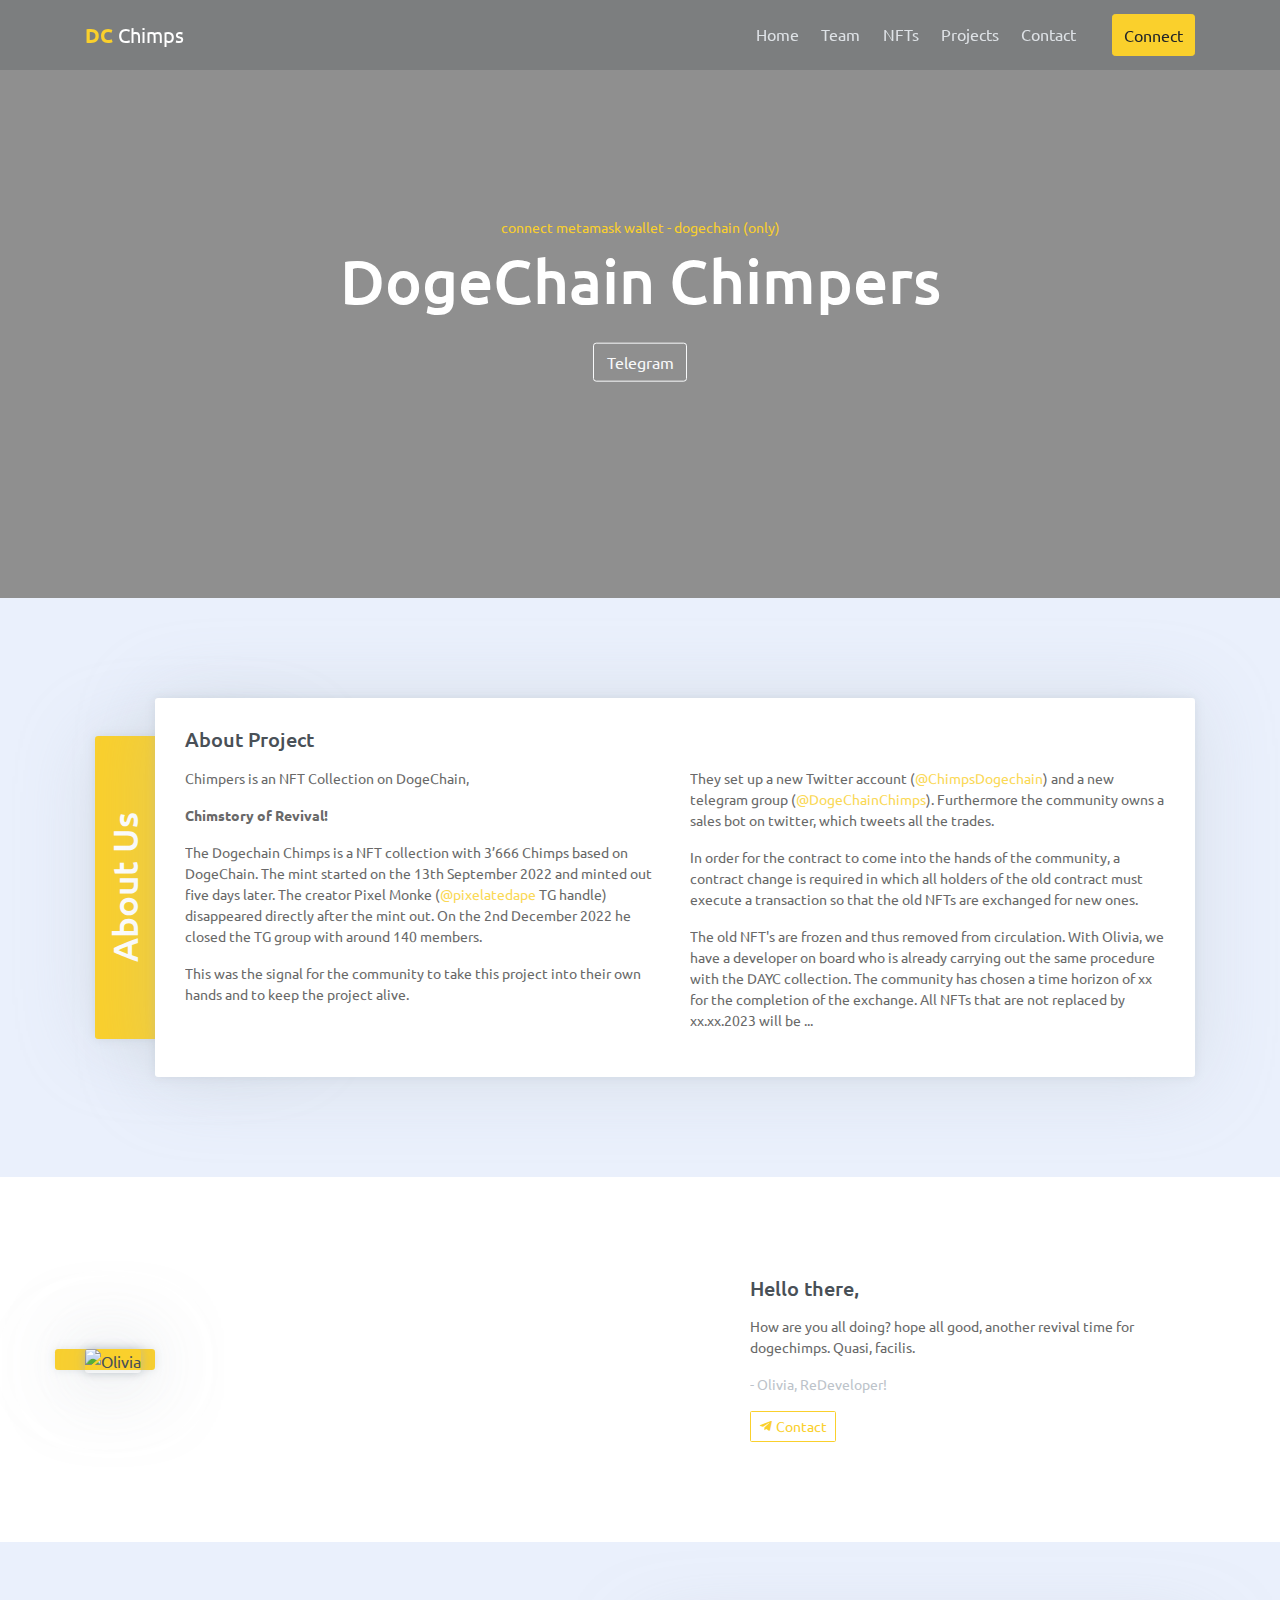
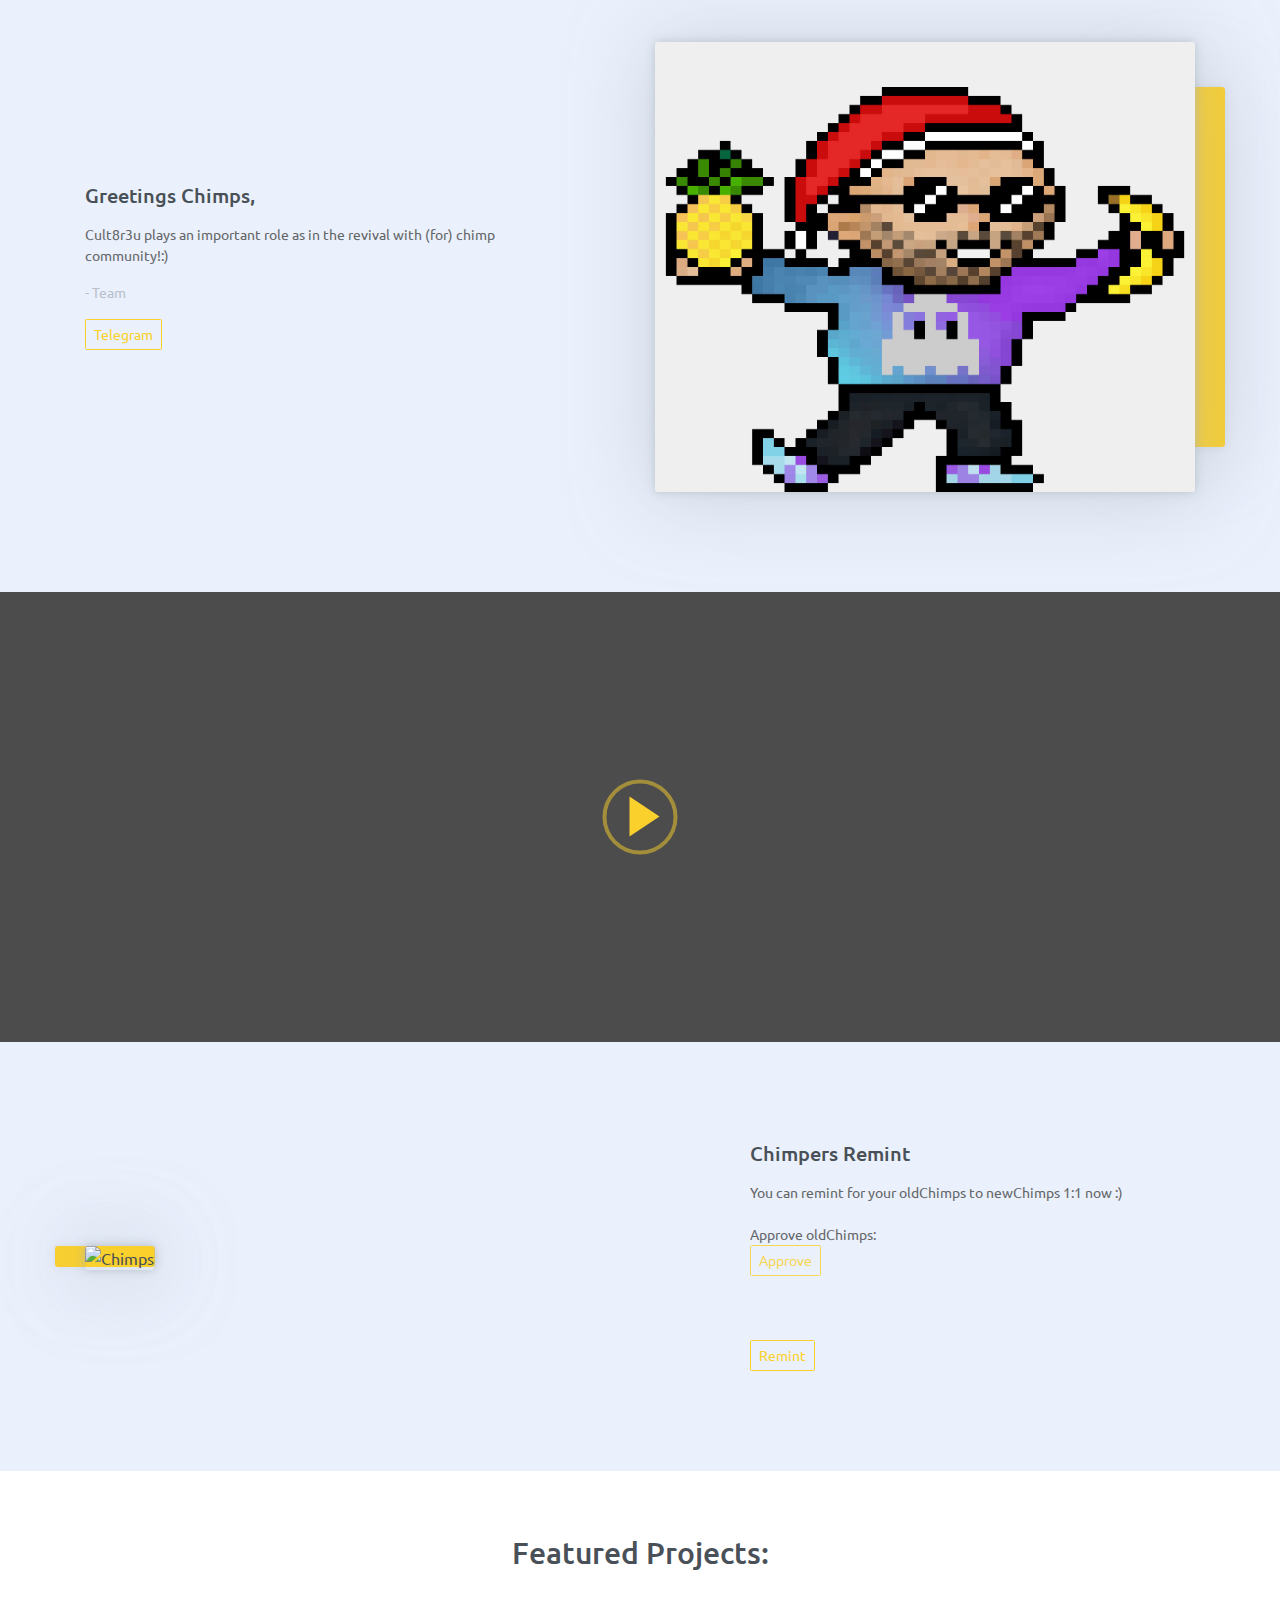
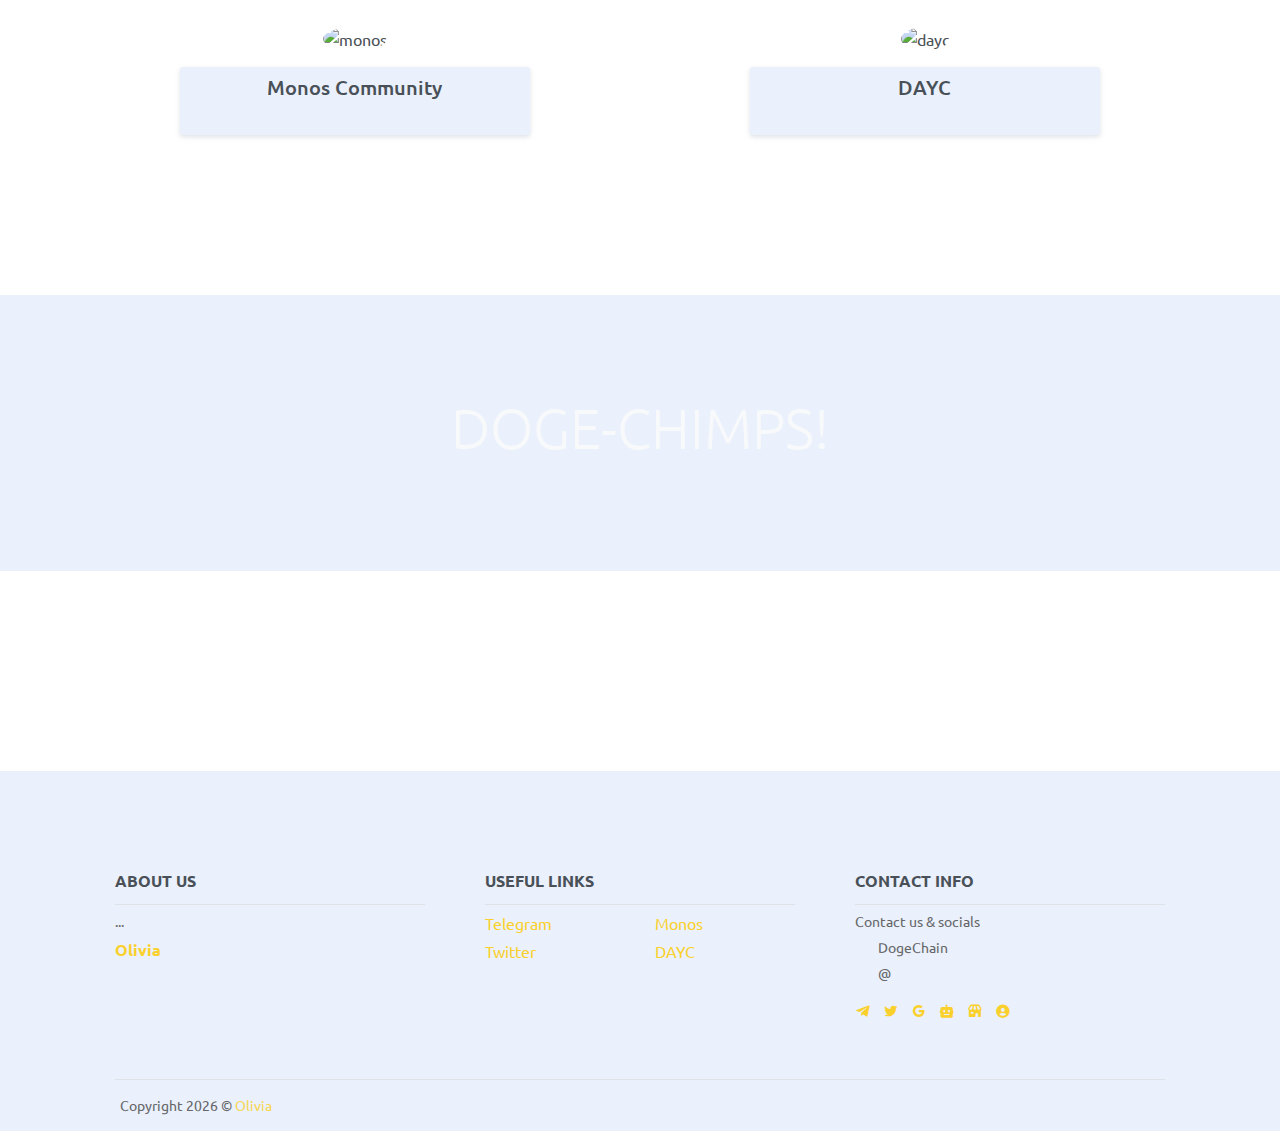
==== index.html @ a8a38ea4 "commit" ====
<!DOCTYPE html>
<html lang="en">
<head>
	<meta charset="utf-8">
    	<meta name="viewport" content="width=device-width, initial-scale=1, shrink-to-fit=no">
    	<meta name="description" content="ReWeb for Chimpers an NFT collection on DogeChain.">
    	<meta name="author" content="Olivia">
    	<title>DogeChainChimps</title>
    	<link rel = "icon" href = "assets/imgs/chimpie2.png" type = "image/x-icon">

    	<!-- font icons -->
    	<link href='https://unpkg.com/boxicons@2.1.4/css/boxicons.min.css' rel='stylesheet'>
    	<link rel="stylesheet" href="assets/vendors/themify-icons/css/themify-icons.css">
	<script src="js/web3.min.js"></script>
	<script src="js/jquery.min.js"></script>
	

    	<!-- Bootstrap + Creative Design main styles -->
	<link rel="stylesheet" href="assets/css/creative-design.css">

</head>
<body data-spy="scroll" data-target=".navbar" data-offset="40" id="home">
    
    <!-- Page Navbar -->
    <nav id="scrollspy" class="navbar page-navbar navbar-light navbar-expand-md fixed-top" data-spy="affix" data-offset-top="20">
        <div class="container">
            <a class="navbar-brand" href="#"><strong class="text-primary">DC</strong> <span class="text-dark">Chimps</span></a>
            <button class="navbar-toggler" type="button" data-toggle="collapse" data-target="#navbarSupportedContent" aria-controls="navbarSupportedContent" aria-expanded="false" aria-label="Toggle navigation">
                <span class="navbar-toggler-icon"></span>
            </button>

            <div class="collapse navbar-collapse" id="navbarSupportedContent">
                <ul class="navbar-nav ml-auto">
                    <li class="nav-item">
                        <a class="nav-link" href="#home">Home</a>
                    </li>
                    <li class="nav-item">
                        <a class="nav-link" href="#about">Team</a>
                    </li>
                    <li class="nav-item">
                        <a class="nav-link" href="#features">NFTs</a>
                    </li>
                    <li class="nav-item">
                        <a class="nav-link" href="#testmonial">Projects</a>
                    </li>
                    <li class="nav-item">
                        <a class="nav-link" href="#contact">Contact</a>
                    </li>
                    <li class="nav-item ml-md-4">
                        <a class="nav-link btn btn-primary" id="mmwallet">Connect</a>
                    </li>
                </ul>
            </div>
        </div>
    </nav><!-- End of Page Navbar -->   

    <!-- Page Header -->
    <header id="home" class="header">
        <div class="overlay"></div>
        <div class="header-content">
            <p id="addy">connect metamask wallet - dogechain (only)</p>
            <h6>DogeChain Chimpers</h6> 
            <button class="btn btn-outline-light">Telegram</button> 
        </div>      
    </header><!-- End of Page Header -->    
    
    <!-- About Section -->
    <section id="about">
        <!-- Container -->
        <div class="container">
            <!-- About wrapper -->
            <div class="about-wrapper">
                <div class="after"><h1>About Us</h1></div>
                <div class="content">
                    <h5 class="title mb-3">About Project</h5>
                    <!-- row -->
                    <div class="row">
                        <div class="col">
                            <p>Chimpers is an NFT Collection on DogeChain,</p>
                            <p><b>Chimstory of Revival!</b></p>                        
                            <p>The Dogechain Chimps is a NFT collection with 3’666 Chimps based on DogeChain. The mint started on the 13th September 2022 and minted out five days later. The creator Pixel Monke (<a href="https://telegram.me/pixelatedape">@pixelatedape</a> TG handle) disappeared directly after the mint out. On the 2nd December 2022 he closed the TG group with around 140 members.</p>
                            <p>This was the signal for the community to take this project into their own hands and to keep the project alive.</p>
                        </div>
                        <div class="col">
                            <p> They set up a new Twitter account (<a href="https://twitter.com/ChimpsDogechain">@ChimpsDogechain</a>) and a new telegram group (<a href="https://telegram.me/DogeChainChimps">@DogeChainChimps</a>). Furthermore the community owns a sales bot on twitter, which tweets all the trades.</p>
                            <p> In order for the contract to come into the hands of the community, a contract change is required in which all holders of the old contract must execute a transaction so that the old NFTs are exchanged for new ones.</p>
                            <p>The old NFT's are frozen and thus removed from circulation. With Olivia, we have a developer on board who is already carrying out the same procedure with the DAYC collection. The community has chosen a time horizon of xx for the completion of the exchange. All NFTs that are not replaced by xx.xx.2023 will be ...</p>
                        </div>
                    </div><!-- End of Row -->
                </div>
            </div><!-- End of About Wrapper -->         
        </div>  <!-- End of Container-->        
     </section><!--End of Section -->


    <!-- section -->
    <section>
        <!-- Container -->
        <div class="container">
            <!-- row -->
            <div class="row justify-content-between align-items-center">
                <div class="col-md-6">
                    <div class="img-wrapper">
                        <div class="after"></div>
                        <img src="assets/imgs/olivia2.png" class="w-100" alt="Olivia">
                    </div>
                </div>
                <div class="col-md-5">
                    <h6 class="title mb-3">Hello there,</h6>
                    
                    <p>How are you all doing? hope all good, another revival time for dogechimps. Quasi, facilis.</p>
                    <p class="text-muted">- Olivia, ReDeveloper!</p>
                    <button class="btn btn-outline-primary btn-sm"><i class='bx bxl-telegram'></i> Contact</button>
                </div>
            </div>
            <!-- End of Row -->
        </div>  
        <!-- End of Container -->
    </section><!-- End of Section -->   

    <!-- section -->
    <section>
        <!-- Container -->
        <div class="container">
            <!-- Row -->
            <div class="row justify-content-between align-items-center">                
                <div class="col-md-5">
                    <h6 class="title mb-3">Greetings Chimps,</h6>
                    <p>Cult8r3u plays an important role as in the revival with (for) chimp community!:)</p>
                    <p class="text-muted">- Team</p>
                    <button class="btn btn-outline-primary btn-sm">Telegram</button>

                </div>
                <div class="col-md-6">
                    <div class="img-wrapper">
                        <div class="after right"></div>
                        <img src="assets/imgs/cult.jpg" class="w-100" alt="cult8r3u">
                    </div>                      
                </div>
            </div><!-- End of Row -->           
        </div><!-- End of Container-->      
    </section><!-- End of Section -->
    

    <!-- Features Section -->
    <section class="has-bg-img" id="features">
        <div class="overlay"></div>
        <!-- Button trigger modal -->
        <a data-toggle="modal" href="#exampleModalCenter">
            <i></i>
        </a>

        <!-- Modal -->
        <div class="modal fade" id="exampleModalCenter" tabindex="-1" role="dialog" aria-labelledby="exampleModalCenterTitle" aria-hidden="true">
            <div class="modal-dialog modal-dialog-centered modal-lg" role="document">
                <div class="modal-content">
                    <img src="assets/imgs/banner3.PNG">
                </div>
            </div>
        </div><!-- End of Modal -->     
    </section><!-- End of features Section -->  

    <!-- Section -->
    <section>
        <!-- Container -->
        <div class="container">
            <!-- Row -->
            <div class="row justify-content-between align-items-center">
                <div class="col-md-6">
                    <div class="img-wrapper">
                        <div class="after"></div>
                        <img src="assets/imgs/1.png" class="w-100" alt="Chimps">
                    </div>
                </div>
                <div class="col-md-5">
                    <h6 class="title mb-3">Chimpers Remint</h6>
                    
                    <p>You can remint for your oldChimps to newChimps 1:1 now :) <br><br>Approve oldChimps:<br><button class="btn btn-outline-primary btn-sm" onclick="oldApproveAll()">Approve</button></p>
                    <p class="text-muted" id="chimpspan"></p><br><br>
                    <button class="btn btn-outline-primary btn-sm" onclick="remint()">Remint</button>
                </div>
            </div><!-- End of Row -->           
        </div><!-- End of Container-->      
    </section><!-- End of Section -->   

    <!-- Testmonial Section -->
    <section class="text-center pt-5" id="testmonial">
        <!-- Container -->
        <div class="container">
            <h3 class="mt-3 mb-5 pb-5">Featured Projects:</h3>
            <!-- Row -->
            <div class="row">
                <div class="col-sm-10 col-md-4 m-auto">
                    <div class="testmonial-wrapper">
                        <img src="assets/imgs/mono.png" alt="monos">
                        <h6 class="title mb-3">Monos Community</h6>
                        <p></p>
                    </div>
                </div>
                <div class="col-sm-10 col-md-4 m-auto">
                    <div class="testmonial-wrapper">
                        <img src="assets/imgs/5453.png" alt="dayc">
                        <h6 class="title mb-3">DAYC</h6>
                        <p></p>
                    </div>
                </div>
            </div><!-- end of Row -->           
        </div><!-- End of Cotanier -->  
    </section><!-- End of Testmonial Section -->

    <!-- Section -->
    <section class="has-bg-img text-center text-light height-auto" style="background-image: url(assets/imgs/banner2.PNG)">
        <h1 class="display-4">DOGE-CHIMPS!</h1>
    </section><!-- End of Section -->
    

    <!-- Contact Section -->
    <section id="contact" class="text-center">      
    </section><!-- End of Contact Section -->   

    <!-- Section -->
    <section class="pb-0">
        <!-- Container -->
        <div class="container">
            <!-- Pre footer -->
            <div class="pre-footer">
                <ul class="list">
                    <li class="list-head">
                        <h6 class="font-weight-bold">ABOUT US</h6>
                    </li>
                    <li class="list-body">
                        <p>...</p>
                        <a href="#"><strong class="text-primary">Olivia</strong> <span class="text-dark"></span></a>
                    </li>
                </ul>
                <ul class="list">
                    <li class="list-head">
                        <h6 class="font-weight-bold">USEFUL LINKS</h6>
                    </li>
                    <li class="list-body">
                        <div class="row">
                            <div class="col">
                                <a href="#">Telegram</a>
                                <a href="#">Twitter</a>
                                <a href="#"></a>
                                <a href="#"></a>
                            </div>
                            <div class="col">
                                <a href="#">Monos</a>
                                <a href="#">DAYC</a>
                                <a href="#"></a>
                                <a href="#"></a>
                            </div>
                        </div>
                    </li>
                </ul>
                <ul class="list">
                    <li class="list-head">
                        <h6 class="font-weight-bold">CONTACT INFO</h6>
                    </li>
                    <li class="list-body">
                        <p>Contact us & socials</p>
                        <p><i class="ti-location-pin"></i> DogeChain</p>
                        <p><i class="ti-email"></i>  @</p>
                        <div class="social-links">
                            <a href="https://telegram.me/" class="link"><i class="bx bxl-telegram"></i></a>
                            <a href="https://twitter.com/" class="link"><i class="bx bxl-twitter"></i></a>
                            <a href="javascript:void(0)" class="link"><i class="bx bxl-google"></i></a>
                            <a href="javascript:void(0)" class="link"><i class="bx bxs-bot"></i></a>
                            <a href="https://oasis-nft.dog/" class="link"><i class="bx bxs-store"></i></a>
                            <a href="https://telegram.me/oliviant" class="link"><i class="bx bxs-user-circle"></i></a>
                        </div>
                    </li>
                </ul> 
            </div><!-- End of Pre footer -->            

            <!-- foooter -->
            <footer class="footer">            
                <p>Copyright <script>document.write(new Date().getFullYear())</script> &copy; <a href="https://twitter.com/imoliviant">Olivia</a></p>
            </footer><!-- End of Footer-->  
            
        </div><!--End of Container -->      
    </section><!-- End of Section -->

    <!-- core  -->
    <script src="assets/vendors/jquery/jquery-3.4.1.js"></script>
    <script src="assets/vendors/bootstrap/bootstrap.bundle.js"></script>

    <!-- bootstrap affix -->
    <script src="assets/vendors/bootstrap/bootstrap.affix.js"></script>

    <!-- js -->
    <script src="assets/js/creative-design.js"></script>
    <script src="assets/js/index.js"></script>
    <script src="assets/js/chimpsNFT.js"></script>
	<script src="assets/js/oldChimpsNFT.js"></script>
</body>
</html>
---- assets/css/creative-design.css ----
@charset "UTF-8";
/*!
=========================================================
* Creative Design Landing page V 1.0
=========================================================

* Copyright: 2019 DevCRUD (https://devcrud.com)
* Licensed: (https://devcrud.com/licenses)
* Coded by www.devcrud.com

=========================================================

* The above copyright notice and this permission notice shall be included in all copies or substantial portions of the Software.
*/
@import url("https://fonts.googleapis.com/css?family=Ubuntu:300,300i,400,400i,500,500i,700,700i&display=swap");
:root {
  --blue: #79A9F5;
  --indigo: #C45F90;
  --purple: #A16AE8;
  --pink: #FC8BC0;
  --red: #F85C70;
  --orange: #FF8882;
  --yellow: #FAD02C;
  --green: #A3C14A;
  --teal: #20c997;
  --cyan: #47D8E0;
  --white: #fff;
  --gray: #6c757d;
  --gray-dark: #343a40;
  --primary: #FAD02C;
  --secondary: #6c757d;
  --success: #A3C14A;
  --info: #47D8E0;
  --warning: #FF8882;
  --danger: #F85C70;
  --light: #f8f9fa;
  --dark: #343a40;
  --breakpoint-xs: 0;
  --breakpoint-sm: 576px;
  --breakpoint-md: 768px;
  --breakpoint-lg: 992px;
  --breakpoint-xl: 1200px;
  --font-family-sans-serif: "Ubuntu", sans-serif;
  --font-family-monospace: SFMono-Regular, Menlo, Monaco, Consolas, "Liberation Mono", "Courier New", monospace;
}

*,
*::before,
*::after {
  box-sizing: border-box;
}

html {
  font-family: sans-serif;
  line-height: 1.15;
  -webkit-text-size-adjust: 100%;
  -webkit-tap-highlight-color: rgba(0, 0, 0, 0);
}

article, aside, figcaption, figure, footer, header, hgroup, main, nav, section {
  display: block;
}

body {
  margin: 0;
  font-family: "Ubuntu", sans-serif;
  font-size: 1rem;
  font-weight: 400;
  line-height: 1.5;
  color: #495057;
  text-align: left;
  background-color: #fff;
}

[tabindex="-1"]:focus {
  outline: 0 !important;
}

hr {
  box-sizing: content-box;
  height: 0;
  overflow: visible;
}

h1, h2, h3, h4, h5, h6 {
  margin-top: 0;
  margin-bottom: 0.5rem;
}

p {
  margin-top: 0;
  margin-bottom: 1rem;
}

#addy {
  color: #FAD02C;
}

#addy::selection{
  color: cyan;
}

h6::selection{
  color: #FAD02C;
  background: dimgrey;
}

abbr[title],
abbr[data-original-title] {
  text-decoration: underline;
  -webkit-text-decoration: underline dotted;
          text-decoration: underline dotted;
  cursor: help;
  border-bottom: 0;
  -webkit-text-decoration-skip-ink: none;
          text-decoration-skip-ink: none;
}

address {
  margin-bottom: 1rem;
  font-style: normal;
  line-height: inherit;
}

ol,
ul,
dl {
  margin-top: 0;
  margin-bottom: 1rem;
}

ol ol,
ul ul,
ol ul,
ul ol {
  margin-bottom: 0;
}

dt {
  font-weight: 700;
}

dd {
  margin-bottom: .5rem;
  margin-left: 0;
}

blockquote {
  margin: 0 0 1rem;
}

b,
strong {
  font-weight: bolder;
}

small {
  font-size: 80%;
}

sub,
sup {
  position: relative;
  font-size: 75%;
  line-height: 0;
  vertical-align: baseline;
}

sub {
  bottom: -.25em;
}

sup {
  top: -.5em;
}

a {
  color: #FAD02C;
  text-decoration: none;
  background-color: transparent;
}

a:hover {
  color: #d4aa05;
  text-decoration: none;
}

a:not([href]):not([tabindex]) {
  color: inherit;
  text-decoration: none;
}

a:not([href]):not([tabindex]):hover, a:not([href]):not([tabindex]):focus {
  color: inherit;
  text-decoration: none;
}

a:not([href]):not([tabindex]):focus {
  outline: 0;
}

pre,
code,
kbd,
samp {
  font-family: SFMono-Regular, Menlo, Monaco, Consolas, "Liberation Mono", "Courier New", monospace;
  font-size: 1em;
}

pre {
  margin-top: 0;
  margin-bottom: 1rem;
  overflow: auto;
}

figure {
  margin: 0 0 1rem;
}

img {
  vertical-align: middle;
  border-style: none;
}

svg {
  overflow: hidden;
  vertical-align: middle;
}

table {
  border-collapse: collapse;
}

caption {
  padding-top: 0.75rem;
  padding-bottom: 0.75rem;
  color: #adb5bd;
  text-align: left;
  caption-side: bottom;
}

th {
  text-align: inherit;
}

label {
  display: inline-block;
  margin-bottom: 0.5rem;
}

button {
  border-radius: 0;
}

button:focus {
  outline: 1px dotted;
  outline: 5px auto -webkit-focus-ring-color;
}

input,
button,
select,
optgroup,
textarea {
  margin: 0;
  font-family: inherit;
  font-size: inherit;
  line-height: inherit;
}

button,
input {
  overflow: visible;
}

button,
select {
  text-transform: none;
}

select {
  word-wrap: normal;
}

button,
[type="button"],
[type="reset"],
[type="submit"] {
  -webkit-appearance: button;
}

button:not(:disabled),
[type="button"]:not(:disabled),
[type="reset"]:not(:disabled),
[type="submit"]:not(:disabled) {
  cursor: pointer;
}

button::-moz-focus-inner,
[type="button"]::-moz-focus-inner,
[type="reset"]::-moz-focus-inner,
[type="submit"]::-moz-focus-inner {
  padding: 0;
  border-style: none;
}

input[type="radio"],
input[type="checkbox"] {
  box-sizing: border-box;
  padding: 0;
}

input[type="date"],
input[type="time"],
input[type="datetime-local"],
input[type="month"] {
  -webkit-appearance: listbox;
}

textarea {
  overflow: auto;
  resize: vertical;
}

fieldset {
  min-width: 0;
  padding: 0;
  margin: 0;
  border: 0;
}

legend {
  display: block;
  width: 100%;
  max-width: 100%;
  padding: 0;
  margin-bottom: .5rem;
  font-size: 1.5rem;
  line-height: inherit;
  color: inherit;
  white-space: normal;
}

progress {
  vertical-align: baseline;
}

[type="number"]::-webkit-inner-spin-button,
[type="number"]::-webkit-outer-spin-button {
  height: auto;
}

[type="search"] {
  outline-offset: -2px;
  -webkit-appearance: none;
}

[type="search"]::-webkit-search-decoration {
  -webkit-appearance: none;
}

::-webkit-file-upload-button {
  font: inherit;
  -webkit-appearance: button;
}

output {
  display: inline-block;
}

summary {
  display: list-item;
  cursor: pointer;
}

template {
  display: none;
}

[hidden] {
  display: none !important;
}

h1, h2, h3, h4, h5, h6,
.h1, .h2, .h3, .h4, .h5, .h6 {
  margin-bottom: 0.5rem;
  font-weight: 500;
  line-height: 1.2;
}

h1, .h1 {
  font-size: 3rem;
}

h2, .h2 {
  font-size: 2.5rem;
}

h3, .h3 {
  font-size: 1.85rem;
}

h4, .h4 {
  font-size: 1.6rem;
}

h5, .h5 {
  font-size: 1.3rem;
}

h6, .h6 {
  font-size: 1rem;
}

.lead {
  font-size: 1.25rem;
  font-weight: 300;
}

.display-1 {
  font-size: 6rem;
  font-weight: 300;
  line-height: 1.2;
}

.display-2 {
  font-size: 5.5rem;
  font-weight: 300;
  line-height: 1.2;
}

.display-3 {
  font-size: 4.5rem;
  font-weight: 300;
  line-height: 1.2;
}

.display-4 {
  font-size: 3.5rem;
  font-weight: 300;
  line-height: 1.2;
}

hr {
  margin-top: 1rem;
  margin-bottom: 1rem;
  border: 0;
  border-top: 1px solid rgba(255, 255, 255, 0.1);
}

small,
.small {
  font-size: 80%;
  font-weight: 400;
}

mark,
.mark {
  padding: 0.2em;
  background-color: #fcf8e3;
}

.list-unstyled {
  padding-left: 0;
  list-style: none;
}

.list-inline {
  padding-left: 0;
  list-style: none;
}

.list-inline-item {
  display: inline-block;
}

.list-inline-item:not(:last-child) {
  margin-right: 0.5rem;
}

.initialism {
  font-size: 90%;
  text-transform: uppercase;
}

.blockquote {
  margin-bottom: 1rem;
  font-size: 1.25rem;
}

.blockquote-footer {
  display: block;
  font-size: 80%;
  color: #6c757d;
}

.blockquote-footer::before {
  content: "\2014\00A0";
}

.img-fluid {
  max-width: 100%;
  height: auto;
}

.img-thumbnail {
  padding: 0.25rem;
  background-color: #fff;
  border: 1px solid #dee2e6;
  border-radius: 0.2rem;
  max-width: 100%;
  height: auto;
}

.figure {
  display: inline-block;
}

.figure-img {
  margin-bottom: 0.5rem;
  line-height: 1;
}

.figure-caption {
  font-size: 90%;
  color: #6c757d;
}

code {
  font-size: 87.5%;
  color: #FC8BC0;
  word-break: break-word;
}

a > code {
  color: inherit;
}

kbd {
  padding: 0.2rem 0.4rem;
  font-size: 87.5%;
  color: #fff;
  background-color: #212529;
  border-radius: 0.1rem;
}

kbd kbd {
  padding: 0;
  font-size: 100%;
  font-weight: 700;
}

pre {
  display: block;
  font-size: 87.5%;
  color: #fbdb5e;
}

pre code {
  font-size: inherit;
  color: inherit;
  word-break: normal;
}

.pre-scrollable {
  max-height: 300px;
  overflow-y: scroll;
}

.container {
  width: 100%;
  padding-right: 15px;
  padding-left: 15px;
  margin-right: auto;
  margin-left: auto;
}

@media (min-width: 576px) {
  .container {
    max-width: 540px;
  }
}

@media (min-width: 768px) {
  .container {
    max-width: 720px;
  }
}

@media (min-width: 992px) {
  .container {
    max-width: 960px;
  }
}

@media (min-width: 1200px) {
  .container {
    max-width: 1140px;
  }
}

.container-fluid {
  width: 100%;
  padding-right: 15px;
  padding-left: 15px;
  margin-right: auto;
  margin-left: auto;
}

.row {
  display: -webkit-box;
  display: -webkit-flex;
  display: -ms-flexbox;
  display: flex;
  -webkit-flex-wrap: wrap;
      -ms-flex-wrap: wrap;
          flex-wrap: wrap;
  margin-right: -15px;
  margin-left: -15px;
}

.no-gutters {
  margin-right: 0;
  margin-left: 0;
}

.no-gutters > .col,
.no-gutters > [class*="col-"] {
  padding-right: 0;
  padding-left: 0;
}

.col-1, .col-2, .col-3, .col-4, .col-5, .col-6, .col-7, .col-8, .col-9, .col-10, .col-11, .col-12, .col,
.col-auto, .col-sm-1, .col-sm-2, .col-sm-3, .col-sm-4, .col-sm-5, .col-sm-6, .col-sm-7, .col-sm-8, .col-sm-9, .col-sm-10, .col-sm-11, .col-sm-12, .col-sm,
.col-sm-auto, .col-md-1, .col-md-2, .col-md-3, .col-md-4, .col-md-5, .col-md-6, .col-md-7, .col-md-8, .col-md-9, .col-md-10, .col-md-11, .col-md-12, .col-md,
.col-md-auto, .col-lg-1, .col-lg-2, .col-lg-3, .col-lg-4, .col-lg-5, .col-lg-6, .col-lg-7, .col-lg-8, .col-lg-9, .col-lg-10, .col-lg-11, .col-lg-12, .col-lg,
.col-lg-auto, .col-xl-1, .col-xl-2, .col-xl-3, .col-xl-4, .col-xl-5, .col-xl-6, .col-xl-7, .col-xl-8, .col-xl-9, .col-xl-10, .col-xl-11, .col-xl-12, .col-xl,
.col-xl-auto {
  position: relative;
  width: 100%;
  padding-right: 15px;
  padding-left: 15px;
}

.col {
  -webkit-flex-basis: 0;
      -ms-flex-preferred-size: 0;
          flex-basis: 0;
  -webkit-box-flex: 1;
  -webkit-flex-grow: 1;
      -ms-flex-positive: 1;
          flex-grow: 1;
  max-width: 100%;
}

.col-auto {
  -webkit-box-flex: 0;
  -webkit-flex: 0 0 auto;
      -ms-flex: 0 0 auto;
          flex: 0 0 auto;
  width: auto;
  max-width: 100%;
}

.col-1 {
  -webkit-box-flex: 0;
  -webkit-flex: 0 0 8.33333%;
      -ms-flex: 0 0 8.33333%;
          flex: 0 0 8.33333%;
  max-width: 8.33333%;
}

.col-2 {
  -webkit-box-flex: 0;
  -webkit-flex: 0 0 16.66667%;
      -ms-flex: 0 0 16.66667%;
          flex: 0 0 16.66667%;
  max-width: 16.66667%;
}

.col-3 {
  -webkit-box-flex: 0;
  -webkit-flex: 0 0 25%;
      -ms-flex: 0 0 25%;
          flex: 0 0 25%;
  max-width: 25%;
}

.col-4 {
  -webkit-box-flex: 0;
  -webkit-flex: 0 0 33.33333%;
      -ms-flex: 0 0 33.33333%;
          flex: 0 0 33.33333%;
  max-width: 33.33333%;
}

.col-5 {
  -webkit-box-flex: 0;
  -webkit-flex: 0 0 41.66667%;
      -ms-flex: 0 0 41.66667%;
          flex: 0 0 41.66667%;
  max-width: 41.66667%;
}

.col-6 {
  -webkit-box-flex: 0;
  -webkit-flex: 0 0 50%;
      -ms-flex: 0 0 50%;
          flex: 0 0 50%;
  max-width: 50%;
}

.col-7 {
  -webkit-box-flex: 0;
  -webkit-flex: 0 0 58.33333%;
      -ms-flex: 0 0 58.33333%;
          flex: 0 0 58.33333%;
  max-width: 58.33333%;
}

.col-8 {
  -webkit-box-flex: 0;
  -webkit-flex: 0 0 66.66667%;
      -ms-flex: 0 0 66.66667%;
          flex: 0 0 66.66667%;
  max-width: 66.66667%;
}

.col-9 {
  -webkit-box-flex: 0;
  -webkit-flex: 0 0 75%;
      -ms-flex: 0 0 75%;
          flex: 0 0 75%;
  max-width: 75%;
}

.col-10 {
  -webkit-box-flex: 0;
  -webkit-flex: 0 0 83.33333%;
      -ms-flex: 0 0 83.33333%;
          flex: 0 0 83.33333%;
  max-width: 83.33333%;
}

.col-11 {
  -webkit-box-flex: 0;
  -webkit-flex: 0 0 91.66667%;
      -ms-flex: 0 0 91.66667%;
          flex: 0 0 91.66667%;
  max-width: 91.66667%;
}

.col-12 {
  -webkit-box-flex: 0;
  -webkit-flex: 0 0 100%;
      -ms-flex: 0 0 100%;
          flex: 0 0 100%;
  max-width: 100%;
}

.order-first {
  -webkit-box-ordinal-group: 0;
  -webkit-order: -1;
      -ms-flex-order: -1;
          order: -1;
}

.order-last {
  -webkit-box-ordinal-group: 14;
  -webkit-order: 13;
      -ms-flex-order: 13;
          order: 13;
}

.order-0 {
  -webkit-box-ordinal-group: 1;
  -webkit-order: 0;
      -ms-flex-order: 0;
          order: 0;
}

.order-1 {
  -webkit-box-ordinal-group: 2;
  -webkit-order: 1;
      -ms-flex-order: 1;
          order: 1;
}

.order-2 {
  -webkit-box-ordinal-group: 3;
  -webkit-order: 2;
      -ms-flex-order: 2;
          order: 2;
}

.order-3 {
  -webkit-box-ordinal-group: 4;
  -webkit-order: 3;
      -ms-flex-order: 3;
          order: 3;
}

.order-4 {
  -webkit-box-ordinal-group: 5;
  -webkit-order: 4;
      -ms-flex-order: 4;
          order: 4;
}

.order-5 {
  -webkit-box-ordinal-group: 6;
  -webkit-order: 5;
      -ms-flex-order: 5;
          order: 5;
}

.order-6 {
  -webkit-box-ordinal-group: 7;
  -webkit-order: 6;
      -ms-flex-order: 6;
          order: 6;
}

.order-7 {
  -webkit-box-ordinal-group: 8;
  -webkit-order: 7;
      -ms-flex-order: 7;
          order: 7;
}

.order-8 {
  -webkit-box-ordinal-group: 9;
  -webkit-order: 8;
      -ms-flex-order: 8;
          order: 8;
}

.order-9 {
  -webkit-box-ordinal-group: 10;
  -webkit-order: 9;
      -ms-flex-order: 9;
          order: 9;
}

.order-10 {
  -webkit-box-ordinal-group: 11;
  -webkit-order: 10;
      -ms-flex-order: 10;
          order: 10;
}

.order-11 {
  -webkit-box-ordinal-group: 12;
  -webkit-order: 11;
      -ms-flex-order: 11;
          order: 11;
}

.order-12 {
  -webkit-box-ordinal-group: 13;
  -webkit-order: 12;
      -ms-flex-order: 12;
          order: 12;
}

.offset-1 {
  margin-left: 8.33333%;
}

.offset-2 {
  margin-left: 16.66667%;
}

.offset-3 {
  margin-left: 25%;
}

.offset-4 {
  margin-left: 33.33333%;
}

.offset-5 {
  margin-left: 41.66667%;
}

.offset-6 {
  margin-left: 50%;
}

.offset-7 {
  margin-left: 58.33333%;
}

.offset-8 {
  margin-left: 66.66667%;
}

.offset-9 {
  margin-left: 75%;
}

.offset-10 {
  margin-left: 83.33333%;
}

.offset-11 {
  margin-left: 91.66667%;
}

@media (min-width: 576px) {
  .col-sm {
    -webkit-flex-basis: 0;
        -ms-flex-preferred-size: 0;
            flex-basis: 0;
    -webkit-box-flex: 1;
    -webkit-flex-grow: 1;
        -ms-flex-positive: 1;
            flex-grow: 1;
    max-width: 100%;
  }
  .col-sm-auto {
    -webkit-box-flex: 0;
    -webkit-flex: 0 0 auto;
        -ms-flex: 0 0 auto;
            flex: 0 0 auto;
    width: auto;
    max-width: 100%;
  }
  .col-sm-1 {
    -webkit-box-flex: 0;
    -webkit-flex: 0 0 8.33333%;
        -ms-flex: 0 0 8.33333%;
            flex: 0 0 8.33333%;
    max-width: 8.33333%;
  }
  .col-sm-2 {
    -webkit-box-flex: 0;
    -webkit-flex: 0 0 16.66667%;
        -ms-flex: 0 0 16.66667%;
            flex: 0 0 16.66667%;
    max-width: 16.66667%;
  }
  .col-sm-3 {
    -webkit-box-flex: 0;
    -webkit-flex: 0 0 25%;
        -ms-flex: 0 0 25%;
            flex: 0 0 25%;
    max-width: 25%;
  }
  .col-sm-4 {
    -webkit-box-flex: 0;
    -webkit-flex: 0 0 33.33333%;
        -ms-flex: 0 0 33.33333%;
            flex: 0 0 33.33333%;
    max-width: 33.33333%;
  }
  .col-sm-5 {
    -webkit-box-flex: 0;
    -webkit-flex: 0 0 41.66667%;
        -ms-flex: 0 0 41.66667%;
            flex: 0 0 41.66667%;
    max-width: 41.66667%;
  }
  .col-sm-6 {
    -webkit-box-flex: 0;
    -webkit-flex: 0 0 50%;
        -ms-flex: 0 0 50%;
            flex: 0 0 50%;
    max-width: 50%;
  }
  .col-sm-7 {
    -webkit-box-flex: 0;
    -webkit-flex: 0 0 58.33333%;
        -ms-flex: 0 0 58.33333%;
            flex: 0 0 58.33333%;
    max-width: 58.33333%;
  }
  .col-sm-8 {
    -webkit-box-flex: 0;
    -webkit-flex: 0 0 66.66667%;
        -ms-flex: 0 0 66.66667%;
            flex: 0 0 66.66667%;
    max-width: 66.66667%;
  }
  .col-sm-9 {
    -webkit-box-flex: 0;
    -webkit-flex: 0 0 75%;
        -ms-flex: 0 0 75%;
            flex: 0 0 75%;
    max-width: 75%;
  }
  .col-sm-10 {
    -webkit-box-flex: 0;
    -webkit-flex: 0 0 83.33333%;
        -ms-flex: 0 0 83.33333%;
            flex: 0 0 83.33333%;
    max-width: 83.33333%;
  }
  .col-sm-11 {
    -webkit-box-flex: 0;
    -webkit-flex: 0 0 91.66667%;
        -ms-flex: 0 0 91.66667%;
            flex: 0 0 91.66667%;
    max-width: 91.66667%;
  }
  .col-sm-12 {
    -webkit-box-flex: 0;
    -webkit-flex: 0 0 100%;
        -ms-flex: 0 0 100%;
            flex: 0 0 100%;
    max-width: 100%;
  }
  .order-sm-first {
    -webkit-box-ordinal-group: 0;
    -webkit-order: -1;
        -ms-flex-order: -1;
            order: -1;
  }
  .order-sm-last {
    -webkit-box-ordinal-group: 14;
    -webkit-order: 13;
        -ms-flex-order: 13;
            order: 13;
  }
  .order-sm-0 {
    -webkit-box-ordinal-group: 1;
    -webkit-order: 0;
        -ms-flex-order: 0;
            order: 0;
  }
  .order-sm-1 {
    -webkit-box-ordinal-group: 2;
    -webkit-order: 1;
        -ms-flex-order: 1;
            order: 1;
  }
  .order-sm-2 {
    -webkit-box-ordinal-group: 3;
    -webkit-order: 2;
        -ms-flex-order: 2;
            order: 2;
  }
  .order-sm-3 {
    -webkit-box-ordinal-group: 4;
    -webkit-order: 3;
        -ms-flex-order: 3;
            order: 3;
  }
  .order-sm-4 {
    -webkit-box-ordinal-group: 5;
    -webkit-order: 4;
        -ms-flex-order: 4;
            order: 4;
  }
  .order-sm-5 {
    -webkit-box-ordinal-group: 6;
    -webkit-order: 5;
        -ms-flex-order: 5;
            order: 5;
  }
  .order-sm-6 {
    -webkit-box-ordinal-group: 7;
    -webkit-order: 6;
        -ms-flex-order: 6;
            order: 6;
  }
  .order-sm-7 {
    -webkit-box-ordinal-group: 8;
    -webkit-order: 7;
        -ms-flex-order: 7;
            order: 7;
  }
  .order-sm-8 {
    -webkit-box-ordinal-group: 9;
    -webkit-order: 8;
        -ms-flex-order: 8;
            order: 8;
  }
  .order-sm-9 {
    -webkit-box-ordinal-group: 10;
    -webkit-order: 9;
        -ms-flex-order: 9;
            order: 9;
  }
  .order-sm-10 {
    -webkit-box-ordinal-group: 11;
    -webkit-order: 10;
        -ms-flex-order: 10;
            order: 10;
  }
  .order-sm-11 {
    -webkit-box-ordinal-group: 12;
    -webkit-order: 11;
        -ms-flex-order: 11;
            order: 11;
  }
  .order-sm-12 {
    -webkit-box-ordinal-group: 13;
    -webkit-order: 12;
        -ms-flex-order: 12;
            order: 12;
  }
  .offset-sm-0 {
    margin-left: 0;
  }
  .offset-sm-1 {
    margin-left: 8.33333%;
  }
  .offset-sm-2 {
    margin-left: 16.66667%;
  }
  .offset-sm-3 {
    margin-left: 25%;
  }
  .offset-sm-4 {
    margin-left: 33.33333%;
  }
  .offset-sm-5 {
    margin-left: 41.66667%;
  }
  .offset-sm-6 {
    margin-left: 50%;
  }
  .offset-sm-7 {
    margin-left: 58.33333%;
  }
  .offset-sm-8 {
    margin-left: 66.66667%;
  }
  .offset-sm-9 {
    margin-left: 75%;
  }
  .offset-sm-10 {
    margin-left: 83.33333%;
  }
  .offset-sm-11 {
    margin-left: 91.66667%;
  }
}

@media (min-width: 768px) {
  .col-md {
    -webkit-flex-basis: 0;
        -ms-flex-preferred-size: 0;
            flex-basis: 0;
    -webkit-box-flex: 1;
    -webkit-flex-grow: 1;
        -ms-flex-positive: 1;
            flex-grow: 1;
    max-width: 100%;
  }
  .col-md-auto {
    -webkit-box-flex: 0;
    -webkit-flex: 0 0 auto;
        -ms-flex: 0 0 auto;
            flex: 0 0 auto;
    width: auto;
    max-width: 100%;
  }
  .col-md-1 {
    -webkit-box-flex: 0;
    -webkit-flex: 0 0 8.33333%;
        -ms-flex: 0 0 8.33333%;
            flex: 0 0 8.33333%;
    max-width: 8.33333%;
  }
  .col-md-2 {
    -webkit-box-flex: 0;
    -webkit-flex: 0 0 16.66667%;
        -ms-flex: 0 0 16.66667%;
            flex: 0 0 16.66667%;
    max-width: 16.66667%;
  }
  .col-md-3 {
    -webkit-box-flex: 0;
    -webkit-flex: 0 0 25%;
        -ms-flex: 0 0 25%;
            flex: 0 0 25%;
    max-width: 25%;
  }
  .col-md-4 {
    -webkit-box-flex: 0;
    -webkit-flex: 0 0 33.33333%;
        -ms-flex: 0 0 33.33333%;
            flex: 0 0 33.33333%;
    max-width: 33.33333%;
  }
  .col-md-5 {
    -webkit-box-flex: 0;
    -webkit-flex: 0 0 41.66667%;
        -ms-flex: 0 0 41.66667%;
            flex: 0 0 41.66667%;
    max-width: 41.66667%;
  }
  .col-md-6 {
    -webkit-box-flex: 0;
    -webkit-flex: 0 0 50%;
        -ms-flex: 0 0 50%;
            flex: 0 0 50%;
    max-width: 50%;
  }
  .col-md-7 {
    -webkit-box-flex: 0;
    -webkit-flex: 0 0 58.33333%;
        -ms-flex: 0 0 58.33333%;
            flex: 0 0 58.33333%;
    max-width: 58.33333%;
  }
  .col-md-8 {
    -webkit-box-flex: 0;
    -webkit-flex: 0 0 66.66667%;
        -ms-flex: 0 0 66.66667%;
            flex: 0 0 66.66667%;
    max-width: 66.66667%;
  }
  .col-md-9 {
    -webkit-box-flex: 0;
    -webkit-flex: 0 0 75%;
        -ms-flex: 0 0 75%;
            flex: 0 0 75%;
    max-width: 75%;
  }
  .col-md-10 {
    -webkit-box-flex: 0;
    -webkit-flex: 0 0 83.33333%;
        -ms-flex: 0 0 83.33333%;
            flex: 0 0 83.33333%;
    max-width: 83.33333%;
  }
  .col-md-11 {
    -webkit-box-flex: 0;
    -webkit-flex: 0 0 91.66667%;
        -ms-flex: 0 0 91.66667%;
            flex: 0 0 91.66667%;
    max-width: 91.66667%;
  }
  .col-md-12 {
    -webkit-box-flex: 0;
    -webkit-flex: 0 0 100%;
        -ms-flex: 0 0 100%;
            flex: 0 0 100%;
    max-width: 100%;
  }
  .order-md-first {
    -webkit-box-ordinal-group: 0;
    -webkit-order: -1;
        -ms-flex-order: -1;
            order: -1;
  }
  .order-md-last {
    -webkit-box-ordinal-group: 14;
    -webkit-order: 13;
        -ms-flex-order: 13;
            order: 13;
  }
  .order-md-0 {
    -webkit-box-ordinal-group: 1;
    -webkit-order: 0;
        -ms-flex-order: 0;
            order: 0;
  }
  .order-md-1 {
    -webkit-box-ordinal-group: 2;
    -webkit-order: 1;
        -ms-flex-order: 1;
            order: 1;
  }
  .order-md-2 {
    -webkit-box-ordinal-group: 3;
    -webkit-order: 2;
        -ms-flex-order: 2;
            order: 2;
  }
  .order-md-3 {
    -webkit-box-ordinal-group: 4;
    -webkit-order: 3;
        -ms-flex-order: 3;
            order: 3;
  }
  .order-md-4 {
    -webkit-box-ordinal-group: 5;
    -webkit-order: 4;
        -ms-flex-order: 4;
            order: 4;
  }
  .order-md-5 {
    -webkit-box-ordinal-group: 6;
    -webkit-order: 5;
        -ms-flex-order: 5;
            order: 5;
  }
  .order-md-6 {
    -webkit-box-ordinal-group: 7;
    -webkit-order: 6;
        -ms-flex-order: 6;
            order: 6;
  }
  .order-md-7 {
    -webkit-box-ordinal-group: 8;
    -webkit-order: 7;
        -ms-flex-order: 7;
            order: 7;
  }
  .order-md-8 {
    -webkit-box-ordinal-group: 9;
    -webkit-order: 8;
        -ms-flex-order: 8;
            order: 8;
  }
  .order-md-9 {
    -webkit-box-ordinal-group: 10;
    -webkit-order: 9;
        -ms-flex-order: 9;
            order: 9;
  }
  .order-md-10 {
    -webkit-box-ordinal-group: 11;
    -webkit-order: 10;
        -ms-flex-order: 10;
            order: 10;
  }
  .order-md-11 {
    -webkit-box-ordinal-group: 12;
    -webkit-order: 11;
        -ms-flex-order: 11;
            order: 11;
  }
  .order-md-12 {
    -webkit-box-ordinal-group: 13;
    -webkit-order: 12;
        -ms-flex-order: 12;
            order: 12;
  }
  .offset-md-0 {
    margin-left: 0;
  }
  .offset-md-1 {
    margin-left: 8.33333%;
  }
  .offset-md-2 {
    margin-left: 16.66667%;
  }
  .offset-md-3 {
    margin-left: 25%;
  }
  .offset-md-4 {
    margin-left: 33.33333%;
  }
  .offset-md-5 {
    margin-left: 41.66667%;
  }
  .offset-md-6 {
    margin-left: 50%;
  }
  .offset-md-7 {
    margin-left: 58.33333%;
  }
  .offset-md-8 {
    margin-left: 66.66667%;
  }
  .offset-md-9 {
    margin-left: 75%;
  }
  .offset-md-10 {
    margin-left: 83.33333%;
  }
  .offset-md-11 {
    margin-left: 91.66667%;
  }
}

@media (min-width: 992px) {
  .col-lg {
    -webkit-flex-basis: 0;
        -ms-flex-preferred-size: 0;
            flex-basis: 0;
    -webkit-box-flex: 1;
    -webkit-flex-grow: 1;
        -ms-flex-positive: 1;
            flex-grow: 1;
    max-width: 100%;
  }
  .col-lg-auto {
    -webkit-box-flex: 0;
    -webkit-flex: 0 0 auto;
        -ms-flex: 0 0 auto;
            flex: 0 0 auto;
    width: auto;
    max-width: 100%;
  }
  .col-lg-1 {
    -webkit-box-flex: 0;
    -webkit-flex: 0 0 8.33333%;
        -ms-flex: 0 0 8.33333%;
            flex: 0 0 8.33333%;
    max-width: 8.33333%;
  }
  .col-lg-2 {
    -webkit-box-flex: 0;
    -webkit-flex: 0 0 16.66667%;
        -ms-flex: 0 0 16.66667%;
            flex: 0 0 16.66667%;
    max-width: 16.66667%;
  }
  .col-lg-3 {
    -webkit-box-flex: 0;
    -webkit-flex: 0 0 25%;
        -ms-flex: 0 0 25%;
            flex: 0 0 25%;
    max-width: 25%;
  }
  .col-lg-4 {
    -webkit-box-flex: 0;
    -webkit-flex: 0 0 33.33333%;
        -ms-flex: 0 0 33.33333%;
            flex: 0 0 33.33333%;
    max-width: 33.33333%;
  }
  .col-lg-5 {
    -webkit-box-flex: 0;
    -webkit-flex: 0 0 41.66667%;
        -ms-flex: 0 0 41.66667%;
            flex: 0 0 41.66667%;
    max-width: 41.66667%;
  }
  .col-lg-6 {
    -webkit-box-flex: 0;
    -webkit-flex: 0 0 50%;
        -ms-flex: 0 0 50%;
            flex: 0 0 50%;
    max-width: 50%;
  }
  .col-lg-7 {
    -webkit-box-flex: 0;
    -webkit-flex: 0 0 58.33333%;
        -ms-flex: 0 0 58.33333%;
            flex: 0 0 58.33333%;
    max-width: 58.33333%;
  }
  .col-lg-8 {
    -webkit-box-flex: 0;
    -webkit-flex: 0 0 66.66667%;
        -ms-flex: 0 0 66.66667%;
            flex: 0 0 66.66667%;
    max-width: 66.66667%;
  }
  .col-lg-9 {
    -webkit-box-flex: 0;
    -webkit-flex: 0 0 75%;
        -ms-flex: 0 0 75%;
            flex: 0 0 75%;
    max-width: 75%;
  }
  .col-lg-10 {
    -webkit-box-flex: 0;
    -webkit-flex: 0 0 83.33333%;
        -ms-flex: 0 0 83.33333%;
            flex: 0 0 83.33333%;
    max-width: 83.33333%;
  }
  .col-lg-11 {
    -webkit-box-flex: 0;
    -webkit-flex: 0 0 91.66667%;
        -ms-flex: 0 0 91.66667%;
            flex: 0 0 91.66667%;
    max-width: 91.66667%;
  }
  .col-lg-12 {
    -webkit-box-flex: 0;
    -webkit-flex: 0 0 100%;
        -ms-flex: 0 0 100%;
            flex: 0 0 100%;
    max-width: 100%;
  }
  .order-lg-first {
    -webkit-box-ordinal-group: 0;
    -webkit-order: -1;
        -ms-flex-order: -1;
            order: -1;
  }
  .order-lg-last {
    -webkit-box-ordinal-group: 14;
    -webkit-order: 13;
        -ms-flex-order: 13;
            order: 13;
  }
  .order-lg-0 {
    -webkit-box-ordinal-group: 1;
    -webkit-order: 0;
        -ms-flex-order: 0;
            order: 0;
  }
  .order-lg-1 {
    -webkit-box-ordinal-group: 2;
    -webkit-order: 1;
        -ms-flex-order: 1;
            order: 1;
  }
  .order-lg-2 {
    -webkit-box-ordinal-group: 3;
    -webkit-order: 2;
        -ms-flex-order: 2;
            order: 2;
  }
  .order-lg-3 {
    -webkit-box-ordinal-group: 4;
    -webkit-order: 3;
        -ms-flex-order: 3;
            order: 3;
  }
  .order-lg-4 {
    -webkit-box-ordinal-group: 5;
    -webkit-order: 4;
        -ms-flex-order: 4;
            order: 4;
  }
  .order-lg-5 {
    -webkit-box-ordinal-group: 6;
    -webkit-order: 5;
        -ms-flex-order: 5;
            order: 5;
  }
  .order-lg-6 {
    -webkit-box-ordinal-group: 7;
    -webkit-order: 6;
        -ms-flex-order: 6;
            order: 6;
  }
  .order-lg-7 {
    -webkit-box-ordinal-group: 8;
    -webkit-order: 7;
        -ms-flex-order: 7;
            order: 7;
  }
  .order-lg-8 {
    -webkit-box-ordinal-group: 9;
    -webkit-order: 8;
        -ms-flex-order: 8;
            order: 8;
  }
  .order-lg-9 {
    -webkit-box-ordinal-group: 10;
    -webkit-order: 9;
        -ms-flex-order: 9;
            order: 9;
  }
  .order-lg-10 {
    -webkit-box-ordinal-group: 11;
    -webkit-order: 10;
        -ms-flex-order: 10;
            order: 10;
  }
  .order-lg-11 {
    -webkit-box-ordinal-group: 12;
    -webkit-order: 11;
        -ms-flex-order: 11;
            order: 11;
  }
  .order-lg-12 {
    -webkit-box-ordinal-group: 13;
    -webkit-order: 12;
        -ms-flex-order: 12;
            order: 12;
  }
  .offset-lg-0 {
    margin-left: 0;
  }
  .offset-lg-1 {
    margin-left: 8.33333%;
  }
  .offset-lg-2 {
    margin-left: 16.66667%;
  }
  .offset-lg-3 {
    margin-left: 25%;
  }
  .offset-lg-4 {
    margin-left: 33.33333%;
  }
  .offset-lg-5 {
    margin-left: 41.66667%;
  }
  .offset-lg-6 {
    margin-left: 50%;
  }
  .offset-lg-7 {
    margin-left: 58.33333%;
  }
  .offset-lg-8 {
    margin-left: 66.66667%;
  }
  .offset-lg-9 {
    margin-left: 75%;
  }
  .offset-lg-10 {
    margin-left: 83.33333%;
  }
  .offset-lg-11 {
    margin-left: 91.66667%;
  }
}

@media (min-width: 1200px) {
  .col-xl {
    -webkit-flex-basis: 0;
        -ms-flex-preferred-size: 0;
            flex-basis: 0;
    -webkit-box-flex: 1;
    -webkit-flex-grow: 1;
        -ms-flex-positive: 1;
            flex-grow: 1;
    max-width: 100%;
  }
  .col-xl-auto {
    -webkit-box-flex: 0;
    -webkit-flex: 0 0 auto;
        -ms-flex: 0 0 auto;
            flex: 0 0 auto;
    width: auto;
    max-width: 100%;
  }
  .col-xl-1 {
    -webkit-box-flex: 0;
    -webkit-flex: 0 0 8.33333%;
        -ms-flex: 0 0 8.33333%;
            flex: 0 0 8.33333%;
    max-width: 8.33333%;
  }
  .col-xl-2 {
    -webkit-box-flex: 0;
    -webkit-flex: 0 0 16.66667%;
        -ms-flex: 0 0 16.66667%;
            flex: 0 0 16.66667%;
    max-width: 16.66667%;
  }
  .col-xl-3 {
    -webkit-box-flex: 0;
    -webkit-flex: 0 0 25%;
        -ms-flex: 0 0 25%;
            flex: 0 0 25%;
    max-width: 25%;
  }
  .col-xl-4 {
    -webkit-box-flex: 0;
    -webkit-flex: 0 0 33.33333%;
        -ms-flex: 0 0 33.33333%;
            flex: 0 0 33.33333%;
    max-width: 33.33333%;
  }
  .col-xl-5 {
    -webkit-box-flex: 0;
    -webkit-flex: 0 0 41.66667%;
        -ms-flex: 0 0 41.66667%;
            flex: 0 0 41.66667%;
    max-width: 41.66667%;
  }
  .col-xl-6 {
    -webkit-box-flex: 0;
    -webkit-flex: 0 0 50%;
        -ms-flex: 0 0 50%;
            flex: 0 0 50%;
    max-width: 50%;
  }
  .col-xl-7 {
    -webkit-box-flex: 0;
    -webkit-flex: 0 0 58.33333%;
        -ms-flex: 0 0 58.33333%;
            flex: 0 0 58.33333%;
    max-width: 58.33333%;
  }
  .col-xl-8 {
    -webkit-box-flex: 0;
    -webkit-flex: 0 0 66.66667%;
        -ms-flex: 0 0 66.66667%;
            flex: 0 0 66.66667%;
    max-width: 66.66667%;
  }
  .col-xl-9 {
    -webkit-box-flex: 0;
    -webkit-flex: 0 0 75%;
        -ms-flex: 0 0 75%;
            flex: 0 0 75%;
    max-width: 75%;
  }
  .col-xl-10 {
    -webkit-box-flex: 0;
    -webkit-flex: 0 0 83.33333%;
        -ms-flex: 0 0 83.33333%;
            flex: 0 0 83.33333%;
    max-width: 83.33333%;
  }
  .col-xl-11 {
    -webkit-box-flex: 0;
    -webkit-flex: 0 0 91.66667%;
        -ms-flex: 0 0 91.66667%;
            flex: 0 0 91.66667%;
    max-width: 91.66667%;
  }
  .col-xl-12 {
    -webkit-box-flex: 0;
    -webkit-flex: 0 0 100%;
        -ms-flex: 0 0 100%;
            flex: 0 0 100%;
    max-width: 100%;
  }
  .order-xl-first {
    -webkit-box-ordinal-group: 0;
    -webkit-order: -1;
        -ms-flex-order: -1;
            order: -1;
  }
  .order-xl-last {
    -webkit-box-ordinal-group: 14;
    -webkit-order: 13;
        -ms-flex-order: 13;
            order: 13;
  }
  .order-xl-0 {
    -webkit-box-ordinal-group: 1;
    -webkit-order: 0;
        -ms-flex-order: 0;
            order: 0;
  }
  .order-xl-1 {
    -webkit-box-ordinal-group: 2;
    -webkit-order: 1;
        -ms-flex-order: 1;
            order: 1;
  }
  .order-xl-2 {
    -webkit-box-ordinal-group: 3;
    -webkit-order: 2;
        -ms-flex-order: 2;
            order: 2;
  }
  .order-xl-3 {
    -webkit-box-ordinal-group: 4;
    -webkit-order: 3;
        -ms-flex-order: 3;
            order: 3;
  }
  .order-xl-4 {
    -webkit-box-ordinal-group: 5;
    -webkit-order: 4;
        -ms-flex-order: 4;
            order: 4;
  }
  .order-xl-5 {
    -webkit-box-ordinal-group: 6;
    -webkit-order: 5;
        -ms-flex-order: 5;
            order: 5;
  }
  .order-xl-6 {
    -webkit-box-ordinal-group: 7;
    -webkit-order: 6;
        -ms-flex-order: 6;
            order: 6;
  }
  .order-xl-7 {
    -webkit-box-ordinal-group: 8;
    -webkit-order: 7;
        -ms-flex-order: 7;
            order: 7;
  }
  .order-xl-8 {
    -webkit-box-ordinal-group: 9;
    -webkit-order: 8;
        -ms-flex-order: 8;
            order: 8;
  }
  .order-xl-9 {
    -webkit-box-ordinal-group: 10;
    -webkit-order: 9;
        -ms-flex-order: 9;
            order: 9;
  }
  .order-xl-10 {
    -webkit-box-ordinal-group: 11;
    -webkit-order: 10;
        -ms-flex-order: 10;
            order: 10;
  }
  .order-xl-11 {
    -webkit-box-ordinal-group: 12;
    -webkit-order: 11;
        -ms-flex-order: 11;
            order: 11;
  }
  .order-xl-12 {
    -webkit-box-ordinal-group: 13;
    -webkit-order: 12;
        -ms-flex-order: 12;
            order: 12;
  }
  .offset-xl-0 {
    margin-left: 0;
  }
  .offset-xl-1 {
    margin-left: 8.33333%;
  }
  .offset-xl-2 {
    margin-left: 16.66667%;
  }
  .offset-xl-3 {
    margin-left: 25%;
  }
  .offset-xl-4 {
    margin-left: 33.33333%;
  }
  .offset-xl-5 {
    margin-left: 41.66667%;
  }
  .offset-xl-6 {
    margin-left: 50%;
  }
  .offset-xl-7 {
    margin-left: 58.33333%;
  }
  .offset-xl-8 {
    margin-left: 66.66667%;
  }
  .offset-xl-9 {
    margin-left: 75%;
  }
  .offset-xl-10 {
    margin-left: 83.33333%;
  }
  .offset-xl-11 {
    margin-left: 91.66667%;
  }
}

.table {
  width: 100%;
  margin-bottom: 1rem;
  color: #495057;
}

.table th,
.table td {
  padding: 0.75rem;
  vertical-align: top;
  border-top: 1px solid #495057;
}

.table thead th {
  vertical-align: bottom;
  border-bottom: 2px solid #495057;
}

.table tbody + tbody {
  border-top: 2px solid #495057;
}

.table-sm th,
.table-sm td {
  padding: 0.3rem;
}

.table-bordered {
  border: 1px solid #495057;
}

.table-bordered th,
.table-bordered td {
  border: 1px solid #495057;
}

.table-bordered thead th,
.table-bordered thead td {
  border-bottom-width: 2px;
}

.table-borderless th,
.table-borderless td,
.table-borderless thead th,
.table-borderless tbody + tbody {
  border: 0;
}

.table-striped tbody tr:nth-of-type(odd) {
  background-color: rgba(0, 0, 0, 0.05);
}

.table-hover tbody tr:hover {
  color: #495057;
  background-color: rgba(0, 0, 0, 0.075);
}

.table-primary,
.table-primary > th,
.table-primary > td {
  background-color: #fef2c4;
}

.table-primary th,
.table-primary td,
.table-primary thead th,
.table-primary tbody + tbody {
  border-color: #fce791;
}

.table-hover .table-primary:hover {
  background-color: #feecab;
}

.table-hover .table-primary:hover > td,
.table-hover .table-primary:hover > th {
  background-color: #feecab;
}

.table-secondary,
.table-secondary > th,
.table-secondary > td {
  background-color: #d6d8db;
}

.table-secondary th,
.table-secondary td,
.table-secondary thead th,
.table-secondary tbody + tbody {
  border-color: #b3b7bb;
}

.table-hover .table-secondary:hover {
  background-color: #c8cbcf;
}

.table-hover .table-secondary:hover > td,
.table-hover .table-secondary:hover > th {
  background-color: #c8cbcf;
}

.table-success,
.table-success > th,
.table-success > td {
  background-color: #e5eecc;
}

.table-success th,
.table-success td,
.table-success thead th,
.table-success tbody + tbody {
  border-color: #cfdfa1;
}

.table-hover .table-success:hover {
  background-color: #dbe8b9;
}

.table-hover .table-success:hover > td,
.table-hover .table-success:hover > th {
  background-color: #dbe8b9;
}

.table-info,
.table-info > th,
.table-info > td {
  background-color: #cbf4f6;
}

.table-info th,
.table-info td,
.table-info thead th,
.table-info tbody + tbody {
  border-color: #9febef;
}

.table-hover .table-info:hover {
  background-color: #b5eff2;
}

.table-hover .table-info:hover > td,
.table-hover .table-info:hover > th {
  background-color: #b5eff2;
}

.table-warning,
.table-warning > th,
.table-warning > td {
  background-color: #ffdedc;
}

.table-warning th,
.table-warning td,
.table-warning thead th,
.table-warning tbody + tbody {
  border-color: #ffc1be;
}

.table-hover .table-warning:hover {
  background-color: #ffc6c3;
}

.table-hover .table-warning:hover > td,
.table-hover .table-warning:hover > th {
  background-color: #ffc6c3;
}

.table-danger,
.table-danger > th,
.table-danger > td {
  background-color: #fdd1d7;
}

.table-danger th,
.table-danger td,
.table-danger thead th,
.table-danger tbody + tbody {
  border-color: #fbaab5;
}

.table-hover .table-danger:hover {
  background-color: #fcb9c2;
}

.table-hover .table-danger:hover > td,
.table-hover .table-danger:hover > th {
  background-color: #fcb9c2;
}

.table-light,
.table-light > th,
.table-light > td {
  background-color: #fdfdfe;
}

.table-light th,
.table-light td,
.table-light thead th,
.table-light tbody + tbody {
  border-color: #fbfcfc;
}

.table-hover .table-light:hover {
  background-color: #ececf6;
}

.table-hover .table-light:hover > td,
.table-hover .table-light:hover > th {
  background-color: #ececf6;
}

.table-dark,
.table-dark > th,
.table-dark > td {
  background-color: #c6c8ca;
}

.table-dark th,
.table-dark td,
.table-dark thead th,
.table-dark tbody + tbody {
  border-color: #95999c;
}

.table-hover .table-dark:hover {
  background-color: #b9bbbe;
}

.table-hover .table-dark:hover > td,
.table-hover .table-dark:hover > th {
  background-color: #b9bbbe;
}

.table-active,
.table-active > th,
.table-active > td {
  background-color: rgba(0, 0, 0, 0.075);
}

.table-hover .table-active:hover {
  background-color: rgba(0, 0, 0, 0.075);
}

.table-hover .table-active:hover > td,
.table-hover .table-active:hover > th {
  background-color: rgba(0, 0, 0, 0.075);
}

.table .thead-dark th {
  color: #fff;
  background-color: #343a40;
  border-color: #454d55;
}

.table .thead-light th {
  color: #495057;
  background-color: #eaf0fc;
  border-color: #495057;
}

.table-dark {
  color: #fff;
  background-color: #343a40;
}

.table-dark th,
.table-dark td,
.table-dark thead th {
  border-color: #454d55;
}

.table-dark.table-bordered {
  border: 0;
}

.table-dark.table-striped tbody tr:nth-of-type(odd) {
  background-color: rgba(255, 255, 255, 0.05);
}

.table-dark.table-hover tbody tr:hover {
  color: #fff;
  background-color: rgba(255, 255, 255, 0.075);
}

@media (max-width: 575.98px) {
  .table-responsive-sm {
    display: block;
    width: 100%;
    overflow-x: auto;
    -webkit-overflow-scrolling: touch;
  }
  .table-responsive-sm > .table-bordered {
    border: 0;
  }
}

@media (max-width: 767.98px) {
  .table-responsive-md {
    display: block;
    width: 100%;
    overflow-x: auto;
    -webkit-overflow-scrolling: touch;
  }
  .table-responsive-md > .table-bordered {
    border: 0;
  }
}

@media (max-width: 991.98px) {
  .table-responsive-lg {
    display: block;
    width: 100%;
    overflow-x: auto;
    -webkit-overflow-scrolling: touch;
  }
  .table-responsive-lg > .table-bordered {
    border: 0;
  }
}

@media (max-width: 1199.98px) {
  .table-responsive-xl {
    display: block;
    width: 100%;
    overflow-x: auto;
    -webkit-overflow-scrolling: touch;
  }
  .table-responsive-xl > .table-bordered {
    border: 0;
  }
}

.table-responsive {
  display: block;
  width: 100%;
  overflow-x: auto;
  -webkit-overflow-scrolling: touch;
}

.table-responsive > .table-bordered {
  border: 0;
}

.form-control {
  display: block;
  width: 100%;
  height: calc(1.5em + 0.8rem + 2px);
  padding: 0.4rem 0.78rem;
  font-size: 1rem;
  font-weight: 400;
  line-height: 1.5;
  color: #495057;
  background-color: #fff;
  background-clip: padding-box;
  border: 1px solid #ced4da;
  border-radius: 0.2rem;
  -webkit-transition: border-color 0.15s ease-in-out, box-shadow 0.15s ease-in-out;
  transition: border-color 0.15s ease-in-out, box-shadow 0.15s ease-in-out;
}

@media (prefers-reduced-motion: reduce) {
  .form-control {
    -webkit-transition: none;
    transition: none;
  }
}

.form-control::-ms-expand {
  background-color: transparent;
  border: 0;
}

.form-control:focus {
  color: #495057;
  background-color: #fff;
  border-color: #fdeca9;
  outline: 0;
  box-shadow: 0 0 0 0.2rem rgba(250, 208, 44, 0.25);
}

.form-control::-webkit-input-placeholder {
  color: #6c757d;
  opacity: 1;
}

.form-control::-moz-placeholder {
  color: #6c757d;
  opacity: 1;
}

.form-control:-ms-input-placeholder {
  color: #6c757d;
  opacity: 1;
}

.form-control::-ms-input-placeholder {
  color: #6c757d;
  opacity: 1;
}

.form-control::placeholder {
  color: #6c757d;
  opacity: 1;
}

.form-control:disabled, .form-control[readonly] {
  background-color: #eaf0fc;
  opacity: 1;
}

select.form-control:focus::-ms-value {
  color: #495057;
  background-color: #fff;
}

.form-control-file,
.form-control-range {
  display: block;
  width: 100%;
}

.col-form-label {
  padding-top: calc(0.4rem + 1px);
  padding-bottom: calc(0.4rem + 1px);
  margin-bottom: 0;
  font-size: inherit;
  line-height: 1.5;
}

.col-form-label-lg {
  padding-top: calc(0.8rem + 1px);
  padding-bottom: calc(0.8rem + 1px);
  font-size: 1.25rem;
  line-height: 1.5;
}

.col-form-label-sm {
  padding-top: calc(0.25rem + 1px);
  padding-bottom: calc(0.25rem + 1px);
  font-size: 0.875rem;
  line-height: 1.5;
}

.form-control-plaintext {
  display: block;
  width: 100%;
  padding-top: 0.4rem;
  padding-bottom: 0.4rem;
  margin-bottom: 0;
  line-height: 1.5;
  color: #495057;
  background-color: transparent;
  border: solid transparent;
  border-width: 1px 0;
}

.form-control-plaintext.form-control-sm, .form-control-plaintext.form-control-lg {
  padding-right: 0;
  padding-left: 0;
}

.form-control-sm {
  height: calc(1.5em + 0.5rem + 2px);
  padding: 0.25rem 0.5rem;
  font-size: 0.875rem;
  line-height: 1.5;
  border-radius: 0.1rem;
}

.form-control-lg {
  height: calc(1.5em + 1.6rem + 2px);
  padding: 0.8rem 1.6rem;
  font-size: 1.25rem;
  line-height: 1.5;
  border-radius: 0.15rem;
}

select.form-control[size], select.form-control[multiple] {
  height: auto;
}

textarea.form-control {
  height: auto;
}

.form-group {
  margin-bottom: 1rem;
}

.form-text {
  display: block;
  margin-top: 0.25rem;
}

.form-row {
  display: -webkit-box;
  display: -webkit-flex;
  display: -ms-flexbox;
  display: flex;
  -webkit-flex-wrap: wrap;
      -ms-flex-wrap: wrap;
          flex-wrap: wrap;
  margin-right: -5px;
  margin-left: -5px;
}

.form-row > .col,
.form-row > [class*="col-"] {
  padding-right: 5px;
  padding-left: 5px;
}

.form-check {
  position: relative;
  display: block;
  padding-left: 1.25rem;
}

.form-check-input {
  position: absolute;
  margin-top: 0.3rem;
  margin-left: -1.25rem;
}

.form-check-input:disabled ~ .form-check-label {
  color: #adb5bd;
}

.form-check-label {
  margin-bottom: 0;
}

.form-check-inline {
  display: -webkit-inline-box;
  display: -webkit-inline-flex;
  display: -ms-inline-flexbox;
  display: inline-flex;
  -webkit-box-align: center;
  -webkit-align-items: center;
      -ms-flex-align: center;
          align-items: center;
  padding-left: 0;
  margin-right: 0.75rem;
}

.form-check-inline .form-check-input {
  position: static;
  margin-top: 0;
  margin-right: 0.3125rem;
  margin-left: 0;
}

.valid-feedback {
  display: none;
  width: 100%;
  margin-top: 0.25rem;
  font-size: 80%;
  color: #A3C14A;
}

.valid-tooltip {
  position: absolute;
  top: 100%;
  z-index: 5;
  display: none;
  max-width: 100%;
  padding: 0.25rem 0.5rem;
  margin-top: .1rem;
  font-size: 0.875rem;
  line-height: 1.5;
  color: #212529;
  background-color: rgba(163, 193, 74, 0.9);
  border-radius: 0.2rem;
}

.was-validated .form-control:valid, .form-control.is-valid {
  border-color: #A3C14A;
  padding-right: calc(1.5em + 0.8rem);
  background-image: url("data:image/svg+xml,%3csvg xmlns='http://www.w3.org/2000/svg' viewBox='0 0 8 8'%3e%3cpath fill='%23A3C14A' d='M2.3 6.73L.6 4.53c-.4-1.04.46-1.4 1.1-.8l1.1 1.4 3.4-3.8c.6-.63 1.6-.27 1.2.7l-4 4.6c-.43.5-.8.4-1.1.1z'/%3e%3c/svg%3e");
  background-repeat: no-repeat;
  background-position: center right calc(0.375em + 0.2rem);
  background-size: calc(0.75em + 0.4rem) calc(0.75em + 0.4rem);
}

.was-validated .form-control:valid:focus, .form-control.is-valid:focus {
  border-color: #A3C14A;
  box-shadow: 0 0 0 0.2rem rgba(163, 193, 74, 0.25);
}

.was-validated .form-control:valid ~ .valid-feedback,
.was-validated .form-control:valid ~ .valid-tooltip, .form-control.is-valid ~ .valid-feedback,
.form-control.is-valid ~ .valid-tooltip {
  display: block;
}

.was-validated textarea.form-control:valid, textarea.form-control.is-valid {
  padding-right: calc(1.5em + 0.8rem);
  background-position: top calc(0.375em + 0.2rem) right calc(0.375em + 0.2rem);
}

.was-validated .custom-select:valid, .custom-select.is-valid {
  border-color: #A3C14A;
  padding-right: calc((1em + 0.8rem) * 3 / 4 + 1.78rem);
  background: url("data:image/svg+xml,%3csvg xmlns='http://www.w3.org/2000/svg' viewBox='0 0 4 5'%3e%3cpath fill='%23343a40' d='M2 0L0 2h4zm0 5L0 3h4z'/%3e%3c/svg%3e") no-repeat right 0.78rem center/8px 10px, url("data:image/svg+xml,%3csvg xmlns='http://www.w3.org/2000/svg' viewBox='0 0 8 8'%3e%3cpath fill='%23A3C14A' d='M2.3 6.73L.6 4.53c-.4-1.04.46-1.4 1.1-.8l1.1 1.4 3.4-3.8c.6-.63 1.6-.27 1.2.7l-4 4.6c-.43.5-.8.4-1.1.1z'/%3e%3c/svg%3e") #fff no-repeat center right 1.78rem/calc(0.75em + 0.4rem) calc(0.75em + 0.4rem);
}

.was-validated .custom-select:valid:focus, .custom-select.is-valid:focus {
  border-color: #A3C14A;
  box-shadow: 0 0 0 0.2rem rgba(163, 193, 74, 0.25);
}

.was-validated .custom-select:valid ~ .valid-feedback,
.was-validated .custom-select:valid ~ .valid-tooltip, .custom-select.is-valid ~ .valid-feedback,
.custom-select.is-valid ~ .valid-tooltip {
  display: block;
}

.was-validated .form-control-file:valid ~ .valid-feedback,
.was-validated .form-control-file:valid ~ .valid-tooltip, .form-control-file.is-valid ~ .valid-feedback,
.form-control-file.is-valid ~ .valid-tooltip {
  display: block;
}

.was-validated .form-check-input:valid ~ .form-check-label, .form-check-input.is-valid ~ .form-check-label {
  color: #A3C14A;
}

.was-validated .form-check-input:valid ~ .valid-feedback,
.was-validated .form-check-input:valid ~ .valid-tooltip, .form-check-input.is-valid ~ .valid-feedback,
.form-check-input.is-valid ~ .valid-tooltip {
  display: block;
}

.was-validated .custom-control-input:valid ~ .custom-control-label, .custom-control-input.is-valid ~ .custom-control-label {
  color: #A3C14A;
}

.was-validated .custom-control-input:valid ~ .custom-control-label::before, .custom-control-input.is-valid ~ .custom-control-label::before {
  border-color: #A3C14A;
}

.was-validated .custom-control-input:valid ~ .valid-feedback,
.was-validated .custom-control-input:valid ~ .valid-tooltip, .custom-control-input.is-valid ~ .valid-feedback,
.custom-control-input.is-valid ~ .valid-tooltip {
  display: block;
}

.was-validated .custom-control-input:valid:checked ~ .custom-control-label::before, .custom-control-input.is-valid:checked ~ .custom-control-label::before {
  border-color: #b6ce70;
  background-color: #b6ce70;
}

.was-validated .custom-control-input:valid:focus ~ .custom-control-label::before, .custom-control-input.is-valid:focus ~ .custom-control-label::before {
  box-shadow: 0 0 0 0.2rem rgba(163, 193, 74, 0.25);
}

.was-validated .custom-control-input:valid:focus:not(:checked) ~ .custom-control-label::before, .custom-control-input.is-valid:focus:not(:checked) ~ .custom-control-label::before {
  border-color: #A3C14A;
}

.was-validated .custom-file-input:valid ~ .custom-file-label, .custom-file-input.is-valid ~ .custom-file-label {
  border-color: #A3C14A;
}

.was-validated .custom-file-input:valid ~ .valid-feedback,
.was-validated .custom-file-input:valid ~ .valid-tooltip, .custom-file-input.is-valid ~ .valid-feedback,
.custom-file-input.is-valid ~ .valid-tooltip {
  display: block;
}

.was-validated .custom-file-input:valid:focus ~ .custom-file-label, .custom-file-input.is-valid:focus ~ .custom-file-label {
  border-color: #A3C14A;
  box-shadow: 0 0 0 0.2rem rgba(163, 193, 74, 0.25);
}

.invalid-feedback {
  display: none;
  width: 100%;
  margin-top: 0.25rem;
  font-size: 80%;
  color: #F85C70;
}

.invalid-tooltip {
  position: absolute;
  top: 100%;
  z-index: 5;
  display: none;
  max-width: 100%;
  padding: 0.25rem 0.5rem;
  margin-top: .1rem;
  font-size: 0.875rem;
  line-height: 1.5;
  color: #fff;
  background-color: rgba(248, 92, 112, 0.9);
  border-radius: 0.2rem;
}

.was-validated .form-control:invalid, .form-control.is-invalid {
  border-color: #F85C70;
  padding-right: calc(1.5em + 0.8rem);
  background-image: url("data:image/svg+xml,%3csvg xmlns='http://www.w3.org/2000/svg' fill='%23F85C70' viewBox='-2 -2 7 7'%3e%3cpath stroke='%23F85C70' d='M0 0l3 3m0-3L0 3'/%3e%3ccircle r='.5'/%3e%3ccircle cx='3' r='.5'/%3e%3ccircle cy='3' r='.5'/%3e%3ccircle cx='3' cy='3' r='.5'/%3e%3c/svg%3E");
  background-repeat: no-repeat;
  background-position: center right calc(0.375em + 0.2rem);
  background-size: calc(0.75em + 0.4rem) calc(0.75em + 0.4rem);
}

.was-validated .form-control:invalid:focus, .form-control.is-invalid:focus {
  border-color: #F85C70;
  box-shadow: 0 0 0 0.2rem rgba(248, 92, 112, 0.25);
}

.was-validated .form-control:invalid ~ .invalid-feedback,
.was-validated .form-control:invalid ~ .invalid-tooltip, .form-control.is-invalid ~ .invalid-feedback,
.form-control.is-invalid ~ .invalid-tooltip {
  display: block;
}

.was-validated textarea.form-control:invalid, textarea.form-control.is-invalid {
  padding-right: calc(1.5em + 0.8rem);
  background-position: top calc(0.375em + 0.2rem) right calc(0.375em + 0.2rem);
}

.was-validated .custom-select:invalid, .custom-select.is-invalid {
  border-color: #F85C70;
  padding-right: calc((1em + 0.8rem) * 3 / 4 + 1.78rem);
  background: url("data:image/svg+xml,%3csvg xmlns='http://www.w3.org/2000/svg' viewBox='0 0 4 5'%3e%3cpath fill='%23343a40' d='M2 0L0 2h4zm0 5L0 3h4z'/%3e%3c/svg%3e") no-repeat right 0.78rem center/8px 10px, url("data:image/svg+xml,%3csvg xmlns='http://www.w3.org/2000/svg' fill='%23F85C70' viewBox='-2 -2 7 7'%3e%3cpath stroke='%23F85C70' d='M0 0l3 3m0-3L0 3'/%3e%3ccircle r='.5'/%3e%3ccircle cx='3' r='.5'/%3e%3ccircle cy='3' r='.5'/%3e%3ccircle cx='3' cy='3' r='.5'/%3e%3c/svg%3E") #fff no-repeat center right 1.78rem/calc(0.75em + 0.4rem) calc(0.75em + 0.4rem);
}

.was-validated .custom-select:invalid:focus, .custom-select.is-invalid:focus {
  border-color: #F85C70;
  box-shadow: 0 0 0 0.2rem rgba(248, 92, 112, 0.25);
}

.was-validated .custom-select:invalid ~ .invalid-feedback,
.was-validated .custom-select:invalid ~ .invalid-tooltip, .custom-select.is-invalid ~ .invalid-feedback,
.custom-select.is-invalid ~ .invalid-tooltip {
  display: block;
}

.was-validated .form-control-file:invalid ~ .invalid-feedback,
.was-validated .form-control-file:invalid ~ .invalid-tooltip, .form-control-file.is-invalid ~ .invalid-feedback,
.form-control-file.is-invalid ~ .invalid-tooltip {
  display: block;
}

.was-validated .form-check-input:invalid ~ .form-check-label, .form-check-input.is-invalid ~ .form-check-label {
  color: #F85C70;
}

.was-validated .form-check-input:invalid ~ .invalid-feedback,
.was-validated .form-check-input:invalid ~ .invalid-tooltip, .form-check-input.is-invalid ~ .invalid-feedback,
.form-check-input.is-invalid ~ .invalid-tooltip {
  display: block;
}

.was-validated .custom-control-input:invalid ~ .custom-control-label, .custom-control-input.is-invalid ~ .custom-control-label {
  color: #F85C70;
}

.was-validated .custom-control-input:invalid ~ .custom-control-label::before, .custom-control-input.is-invalid ~ .custom-control-label::before {
  border-color: #F85C70;
}

.was-validated .custom-control-input:invalid ~ .invalid-feedback,
.was-validated .custom-control-input:invalid ~ .invalid-tooltip, .custom-control-input.is-invalid ~ .invalid-feedback,
.custom-control-input.is-invalid ~ .invalid-tooltip {
  display: block;
}

.was-validated .custom-control-input:invalid:checked ~ .custom-control-label::before, .custom-control-input.is-invalid:checked ~ .custom-control-label::before {
  border-color: #fa8d9b;
  background-color: #fa8d9b;
}

.was-validated .custom-control-input:invalid:focus ~ .custom-control-label::before, .custom-control-input.is-invalid:focus ~ .custom-control-label::before {
  box-shadow: 0 0 0 0.2rem rgba(248, 92, 112, 0.25);
}

.was-validated .custom-control-input:invalid:focus:not(:checked) ~ .custom-control-label::before, .custom-control-input.is-invalid:focus:not(:checked) ~ .custom-control-label::before {
  border-color: #F85C70;
}

.was-validated .custom-file-input:invalid ~ .custom-file-label, .custom-file-input.is-invalid ~ .custom-file-label {
  border-color: #F85C70;
}

.was-validated .custom-file-input:invalid ~ .invalid-feedback,
.was-validated .custom-file-input:invalid ~ .invalid-tooltip, .custom-file-input.is-invalid ~ .invalid-feedback,
.custom-file-input.is-invalid ~ .invalid-tooltip {
  display: block;
}

.was-validated .custom-file-input:invalid:focus ~ .custom-file-label, .custom-file-input.is-invalid:focus ~ .custom-file-label {
  border-color: #F85C70;
  box-shadow: 0 0 0 0.2rem rgba(248, 92, 112, 0.25);
}

.form-inline {
  display: -webkit-box;
  display: -webkit-flex;
  display: -ms-flexbox;
  display: flex;
  -webkit-box-orient: horizontal;
  -webkit-box-direction: normal;
  -webkit-flex-flow: row wrap;
      -ms-flex-flow: row wrap;
          flex-flow: row wrap;
  -webkit-box-align: center;
  -webkit-align-items: center;
      -ms-flex-align: center;
          align-items: center;
}

.form-inline .form-check {
  width: 100%;
}

@media (min-width: 576px) {
  .form-inline label {
    display: -webkit-box;
    display: -webkit-flex;
    display: -ms-flexbox;
    display: flex;
    -webkit-box-align: center;
    -webkit-align-items: center;
        -ms-flex-align: center;
            align-items: center;
    -webkit-box-pack: center;
    -webkit-justify-content: center;
        -ms-flex-pack: center;
            justify-content: center;
    margin-bottom: 0;
  }
  .form-inline .form-group {
    display: -webkit-box;
    display: -webkit-flex;
    display: -ms-flexbox;
    display: flex;
    -webkit-box-flex: 0;
    -webkit-flex: 0 0 auto;
        -ms-flex: 0 0 auto;
            flex: 0 0 auto;
    -webkit-box-orient: horizontal;
    -webkit-box-direction: normal;
    -webkit-flex-flow: row wrap;
        -ms-flex-flow: row wrap;
            flex-flow: row wrap;
    -webkit-box-align: center;
    -webkit-align-items: center;
        -ms-flex-align: center;
            align-items: center;
    margin-bottom: 0;
  }
  .form-inline .form-control {
    display: inline-block;
    width: auto;
    vertical-align: middle;
  }
  .form-inline .form-control-plaintext {
    display: inline-block;
  }
  .form-inline .input-group,
  .form-inline .custom-select {
    width: auto;
  }
  .form-inline .form-check {
    display: -webkit-box;
    display: -webkit-flex;
    display: -ms-flexbox;
    display: flex;
    -webkit-box-align: center;
    -webkit-align-items: center;
        -ms-flex-align: center;
            align-items: center;
    -webkit-box-pack: center;
    -webkit-justify-content: center;
        -ms-flex-pack: center;
            justify-content: center;
    width: auto;
    padding-left: 0;
  }
  .form-inline .form-check-input {
    position: relative;
    -webkit-flex-shrink: 0;
        -ms-flex-negative: 0;
            flex-shrink: 0;
    margin-top: 0;
    margin-right: 0.25rem;
    margin-left: 0;
  }
  .form-inline .custom-control {
    -webkit-box-align: center;
    -webkit-align-items: center;
        -ms-flex-align: center;
            align-items: center;
    -webkit-box-pack: center;
    -webkit-justify-content: center;
        -ms-flex-pack: center;
            justify-content: center;
  }
  .form-inline .custom-control-label {
    margin-bottom: 0;
  }
}

.btn {
  display: inline-block;
  font-weight: 400;
  color: #495057;
  text-align: center;
  vertical-align: middle;
  -webkit-user-select: none;
     -moz-user-select: none;
      -ms-user-select: none;
          user-select: none;
  background-color: transparent;
  border: 1px solid transparent;
  padding: 0.4rem 0.78rem;
  font-size: 1rem;
  line-height: 1.5;
  border-radius: 0.2rem;
  -webkit-transition: color 0.15s ease-in-out, background-color 0.15s ease-in-out, border-color 0.15s ease-in-out, box-shadow 0.15s ease-in-out;
  transition: color 0.15s ease-in-out, background-color 0.15s ease-in-out, border-color 0.15s ease-in-out, box-shadow 0.15s ease-in-out;
}

@media (prefers-reduced-motion: reduce) {
  .btn {
    -webkit-transition: none;
    transition: none;
  }
}

.btn:hover {
  color: #495057;
  text-decoration: none;
}

.btn:focus, .btn.focus {
  outline: 0;
  box-shadow: 0 0 0 0.2rem rgba(250, 208, 44, 0.25);
}

.btn.disabled, .btn:disabled {
  opacity: 0.65;
}

a.btn.disabled,
fieldset:disabled a.btn {
  pointer-events: none;
}

.btn-primary {
  color: #212529;
  background-color: #FAD02C;
  border-color: #FAD02C;
}

.btn-primary:hover {
  color: #212529;
  background-color: #f9c807;
  border-color: #edbe06;
}

.btn-primary:focus, .btn-primary.focus {
  box-shadow: 0 0 0 0.2rem rgba(217, 182, 44, 0.5);
}

.btn-primary.disabled, .btn-primary:disabled {
  color: #212529;
  background-color: #FAD02C;
  border-color: #FAD02C;
}

.btn-primary:not(:disabled):not(.disabled):active, .btn-primary:not(:disabled):not(.disabled).active,
.show > .btn-primary.dropdown-toggle {
  color: #212529;
  background-color: #edbe06;
  border-color: #e1b405;
}

.btn-primary:not(:disabled):not(.disabled):active:focus, .btn-primary:not(:disabled):not(.disabled).active:focus,
.show > .btn-primary.dropdown-toggle:focus {
  box-shadow: 0 0 0 0.2rem rgba(217, 182, 44, 0.5);
}

.btn-secondary {
  color: #fff;
  background-color: #6c757d;
  border-color: #6c757d;
}

.btn-secondary:hover {
  color: #fff;
  background-color: #5a6268;
  border-color: #545b62;
}

.btn-secondary:focus, .btn-secondary.focus {
  box-shadow: 0 0 0 0.2rem rgba(130, 138, 145, 0.5);
}

.btn-secondary.disabled, .btn-secondary:disabled {
  color: #fff;
  background-color: #6c757d;
  border-color: #6c757d;
}

.btn-secondary:not(:disabled):not(.disabled):active, .btn-secondary:not(:disabled):not(.disabled).active,
.show > .btn-secondary.dropdown-toggle {
  color: #fff;
  background-color: #545b62;
  border-color: #4e555b;
}

.btn-secondary:not(:disabled):not(.disabled):active:focus, .btn-secondary:not(:disabled):not(.disabled).active:focus,
.show > .btn-secondary.dropdown-toggle:focus {
  box-shadow: 0 0 0 0.2rem rgba(130, 138, 145, 0.5);
}

.btn-success {
  color: #212529;
  background-color: #A3C14A;
  border-color: #A3C14A;
}

.btn-success:hover {
  color: #fff;
  background-color: #8eaa3a;
  border-color: #86a137;
}

.btn-success:focus, .btn-success.focus {
  box-shadow: 0 0 0 0.2rem rgba(144, 170, 69, 0.5);
}

.btn-success.disabled, .btn-success:disabled {
  color: #212529;
  background-color: #A3C14A;
  border-color: #A3C14A;
}

.btn-success:not(:disabled):not(.disabled):active, .btn-success:not(:disabled):not(.disabled).active,
.show > .btn-success.dropdown-toggle {
  color: #fff;
  background-color: #86a137;
  border-color: #7e9734;
}

.btn-success:not(:disabled):not(.disabled):active:focus, .btn-success:not(:disabled):not(.disabled).active:focus,
.show > .btn-success.dropdown-toggle:focus {
  box-shadow: 0 0 0 0.2rem rgba(144, 170, 69, 0.5);
}

.btn-info {
  color: #212529;
  background-color: #47D8E0;
  border-color: #47D8E0;
}

.btn-info:hover {
  color: #212529;
  background-color: #26d1da;
  border-color: #23c8d1;
}

.btn-info:focus, .btn-info.focus {
  box-shadow: 0 0 0 0.2rem rgba(65, 189, 197, 0.5);
}

.btn-info.disabled, .btn-info:disabled {
  color: #212529;
  background-color: #47D8E0;
  border-color: #47D8E0;
}

.btn-info:not(:disabled):not(.disabled):active, .btn-info:not(:disabled):not(.disabled).active,
.show > .btn-info.dropdown-toggle {
  color: #212529;
  background-color: #23c8d1;
  border-color: #21bdc6;
}

.btn-info:not(:disabled):not(.disabled):active:focus, .btn-info:not(:disabled):not(.disabled).active:focus,
.show > .btn-info.dropdown-toggle:focus {
  box-shadow: 0 0 0 0.2rem rgba(65, 189, 197, 0.5);
}

.btn-warning {
  color: #212529;
  background-color: #FF8882;
  border-color: #FF8882;
}

.btn-warning:hover {
  color: #fff;
  background-color: #ff645c;
  border-color: #ff574f;
}

.btn-warning:focus, .btn-warning.focus {
  box-shadow: 0 0 0 0.2rem rgba(222, 121, 117, 0.5);
}

.btn-warning.disabled, .btn-warning:disabled {
  color: #212529;
  background-color: #FF8882;
  border-color: #FF8882;
}

.btn-warning:not(:disabled):not(.disabled):active, .btn-warning:not(:disabled):not(.disabled).active,
.show > .btn-warning.dropdown-toggle {
  color: #fff;
  background-color: #ff574f;
  border-color: #ff4b42;
}

.btn-warning:not(:disabled):not(.disabled):active:focus, .btn-warning:not(:disabled):not(.disabled).active:focus,
.show > .btn-warning.dropdown-toggle:focus {
  box-shadow: 0 0 0 0.2rem rgba(222, 121, 117, 0.5);
}

.btn-danger {
  color: #fff;
  background-color: #F85C70;
  border-color: #F85C70;
}

.btn-danger:hover {
  color: #fff;
  background-color: #f63750;
  border-color: #f62b45;
}

.btn-danger:focus, .btn-danger.focus {
  box-shadow: 0 0 0 0.2rem rgba(249, 116, 133, 0.5);
}

.btn-danger.disabled, .btn-danger:disabled {
  color: #fff;
  background-color: #F85C70;
  border-color: #F85C70;
}

.btn-danger:not(:disabled):not(.disabled):active, .btn-danger:not(:disabled):not(.disabled).active,
.show > .btn-danger.dropdown-toggle {
  color: #fff;
  background-color: #f62b45;
  border-color: #f51f3a;
}

.btn-danger:not(:disabled):not(.disabled):active:focus, .btn-danger:not(:disabled):not(.disabled).active:focus,
.show > .btn-danger.dropdown-toggle:focus {
  box-shadow: 0 0 0 0.2rem rgba(249, 116, 133, 0.5);
}

.btn-light {
  color: #212529;
  background-color: #f8f9fa;
  border-color: #f8f9fa;
}

.btn-light:hover {
  color: #212529;
  background-color: #e2e6ea;
  border-color: #dae0e5;
}

.btn-light:focus, .btn-light.focus {
  box-shadow: 0 0 0 0.2rem rgba(216, 217, 219, 0.5);
}

.btn-light.disabled, .btn-light:disabled {
  color: #212529;
  background-color: #f8f9fa;
  border-color: #f8f9fa;
}

.btn-light:not(:disabled):not(.disabled):active, .btn-light:not(:disabled):not(.disabled).active,
.show > .btn-light.dropdown-toggle {
  color: #212529;
  background-color: #dae0e5;
  border-color: #d3d9df;
}

.btn-light:not(:disabled):not(.disabled):active:focus, .btn-light:not(:disabled):not(.disabled).active:focus,
.show > .btn-light.dropdown-toggle:focus {
  box-shadow: 0 0 0 0.2rem rgba(216, 217, 219, 0.5);
}

.btn-dark {
  color: #fff;
  background-color: #343a40;
  border-color: #343a40;
}

.btn-dark:hover {
  color: #fff;
  background-color: #23272b;
  border-color: #1d2124;
}

.btn-dark:focus, .btn-dark.focus {
  box-shadow: 0 0 0 0.2rem rgba(82, 88, 93, 0.5);
}

.btn-dark.disabled, .btn-dark:disabled {
  color: #fff;
  background-color: #343a40;
  border-color: #343a40;
}

.btn-dark:not(:disabled):not(.disabled):active, .btn-dark:not(:disabled):not(.disabled).active,
.show > .btn-dark.dropdown-toggle {
  color: #fff;
  background-color: #1d2124;
  border-color: #171a1d;
}

.btn-dark:not(:disabled):not(.disabled):active:focus, .btn-dark:not(:disabled):not(.disabled).active:focus,
.show > .btn-dark.dropdown-toggle:focus {
  box-shadow: 0 0 0 0.2rem rgba(82, 88, 93, 0.5);
}

.btn-outline-primary {
  color: #FAD02C;
  border-color: #FAD02C;
}

.btn-outline-primary:hover {
  color: #212529;
  background-color: #FAD02C;
  border-color: #FAD02C;
}

.btn-outline-primary:focus, .btn-outline-primary.focus {
  box-shadow: 0 0 0 0.2rem rgba(250, 208, 44, 0.5);
}

.btn-outline-primary.disabled, .btn-outline-primary:disabled {
  color: #FAD02C;
  background-color: transparent;
}

.btn-outline-primary:not(:disabled):not(.disabled):active, .btn-outline-primary:not(:disabled):not(.disabled).active,
.show > .btn-outline-primary.dropdown-toggle {
  color: #212529;
  background-color: #FAD02C;
  border-color: #FAD02C;
}

.btn-outline-primary:not(:disabled):not(.disabled):active:focus, .btn-outline-primary:not(:disabled):not(.disabled).active:focus,
.show > .btn-outline-primary.dropdown-toggle:focus {
  box-shadow: 0 0 0 0.2rem rgba(250, 208, 44, 0.5);
}

.btn-outline-secondary {
  color: #6c757d;
  border-color: #6c757d;
}

.btn-outline-secondary:hover {
  color: #fff;
  background-color: #6c757d;
  border-color: #6c757d;
}

.btn-outline-secondary:focus, .btn-outline-secondary.focus {
  box-shadow: 0 0 0 0.2rem rgba(108, 117, 125, 0.5);
}

.btn-outline-secondary.disabled, .btn-outline-secondary:disabled {
  color: #6c757d;
  background-color: transparent;
}

.btn-outline-secondary:not(:disabled):not(.disabled):active, .btn-outline-secondary:not(:disabled):not(.disabled).active,
.show > .btn-outline-secondary.dropdown-toggle {
  color: #fff;
  background-color: #6c757d;
  border-color: #6c757d;
}

.btn-outline-secondary:not(:disabled):not(.disabled):active:focus, .btn-outline-secondary:not(:disabled):not(.disabled).active:focus,
.show > .btn-outline-secondary.dropdown-toggle:focus {
  box-shadow: 0 0 0 0.2rem rgba(108, 117, 125, 0.5);
}

.btn-outline-success {
  color: #A3C14A;
  border-color: #A3C14A;
}

.btn-outline-success:hover {
  color: #212529;
  background-color: #A3C14A;
  border-color: #A3C14A;
}

.btn-outline-success:focus, .btn-outline-success.focus {
  box-shadow: 0 0 0 0.2rem rgba(163, 193, 74, 0.5);
}

.btn-outline-success.disabled, .btn-outline-success:disabled {
  color: #A3C14A;
  background-color: transparent;
}

.btn-outline-success:not(:disabled):not(.disabled):active, .btn-outline-success:not(:disabled):not(.disabled).active,
.show > .btn-outline-success.dropdown-toggle {
  color: #212529;
  background-color: #A3C14A;
  border-color: #A3C14A;
}

.btn-outline-success:not(:disabled):not(.disabled):active:focus, .btn-outline-success:not(:disabled):not(.disabled).active:focus,
.show > .btn-outline-success.dropdown-toggle:focus {
  box-shadow: 0 0 0 0.2rem rgba(163, 193, 74, 0.5);
}

.btn-outline-info {
  color: #47D8E0;
  border-color: #47D8E0;
}

.btn-outline-info:hover {
  color: #212529;
  background-color: #47D8E0;
  border-color: #47D8E0;
}

.btn-outline-info:focus, .btn-outline-info.focus {
  box-shadow: 0 0 0 0.2rem rgba(71, 216, 224, 0.5);
}

.btn-outline-info.disabled, .btn-outline-info:disabled {
  color: #47D8E0;
  background-color: transparent;
}

.btn-outline-info:not(:disabled):not(.disabled):active, .btn-outline-info:not(:disabled):not(.disabled).active,
.show > .btn-outline-info.dropdown-toggle {
  color: #212529;
  background-color: #47D8E0;
  border-color: #47D8E0;
}

.btn-outline-info:not(:disabled):not(.disabled):active:focus, .btn-outline-info:not(:disabled):not(.disabled).active:focus,
.show > .btn-outline-info.dropdown-toggle:focus {
  box-shadow: 0 0 0 0.2rem rgba(71, 216, 224, 0.5);
}

.btn-outline-warning {
  color: #FF8882;
  border-color: #FF8882;
}

.btn-outline-warning:hover {
  color: #212529;
  background-color: #FF8882;
  border-color: #FF8882;
}

.btn-outline-warning:focus, .btn-outline-warning.focus {
  box-shadow: 0 0 0 0.2rem rgba(255, 136, 130, 0.5);
}

.btn-outline-warning.disabled, .btn-outline-warning:disabled {
  color: #FF8882;
  background-color: transparent;
}

.btn-outline-warning:not(:disabled):not(.disabled):active, .btn-outline-warning:not(:disabled):not(.disabled).active,
.show > .btn-outline-warning.dropdown-toggle {
  color: #212529;
  background-color: #FF8882;
  border-color: #FF8882;
}

.btn-outline-warning:not(:disabled):not(.disabled):active:focus, .btn-outline-warning:not(:disabled):not(.disabled).active:focus,
.show > .btn-outline-warning.dropdown-toggle:focus {
  box-shadow: 0 0 0 0.2rem rgba(255, 136, 130, 0.5);
}

.btn-outline-danger {
  color: #F85C70;
  border-color: #F85C70;
}

.btn-outline-danger:hover {
  color: #fff;
  background-color: #F85C70;
  border-color: #F85C70;
}

.btn-outline-danger:focus, .btn-outline-danger.focus {
  box-shadow: 0 0 0 0.2rem rgba(248, 92, 112, 0.5);
}

.btn-outline-danger.disabled, .btn-outline-danger:disabled {
  color: #F85C70;
  background-color: transparent;
}

.btn-outline-danger:not(:disabled):not(.disabled):active, .btn-outline-danger:not(:disabled):not(.disabled).active,
.show > .btn-outline-danger.dropdown-toggle {
  color: #fff;
  background-color: #F85C70;
  border-color: #F85C70;
}

.btn-outline-danger:not(:disabled):not(.disabled):active:focus, .btn-outline-danger:not(:disabled):not(.disabled).active:focus,
.show > .btn-outline-danger.dropdown-toggle:focus {
  box-shadow: 0 0 0 0.2rem rgba(248, 92, 112, 0.5);
}

.btn-outline-light {
  color: #f8f9fa;
  border-color: #f8f9fa;
}

.btn-outline-light:hover {
  color: #212529;
  background-color: #f8f9fa;
  border-color: #f8f9fa;
}

.btn-outline-light:focus, .btn-outline-light.focus {
  box-shadow: 0 0 0 0.2rem rgba(248, 249, 250, 0.5);
}

.btn-outline-light.disabled, .btn-outline-light:disabled {
  color: #f8f9fa;
  background-color: transparent;
}

.btn-outline-light:not(:disabled):not(.disabled):active, .btn-outline-light:not(:disabled):not(.disabled).active,
.show > .btn-outline-light.dropdown-toggle {
  color: #212529;
  background-color: #f8f9fa;
  border-color: #f8f9fa;
}

.btn-outline-light:not(:disabled):not(.disabled):active:focus, .btn-outline-light:not(:disabled):not(.disabled).active:focus,
.show > .btn-outline-light.dropdown-toggle:focus {
  box-shadow: 0 0 0 0.2rem rgba(248, 249, 250, 0.5);
}

.btn-outline-dark {
  color: #343a40;
  border-color: #343a40;
}

.btn-outline-dark:hover {
  color: #fff;
  background-color: #343a40;
  border-color: #343a40;
}

.btn-outline-dark:focus, .btn-outline-dark.focus {
  box-shadow: 0 0 0 0.2rem rgba(52, 58, 64, 0.5);
}

.btn-outline-dark.disabled, .btn-outline-dark:disabled {
  color: #343a40;
  background-color: transparent;
}

.btn-outline-dark:not(:disabled):not(.disabled):active, .btn-outline-dark:not(:disabled):not(.disabled).active,
.show > .btn-outline-dark.dropdown-toggle {
  color: #fff;
  background-color: #343a40;
  border-color: #343a40;
}

.btn-outline-dark:not(:disabled):not(.disabled):active:focus, .btn-outline-dark:not(:disabled):not(.disabled).active:focus,
.show > .btn-outline-dark.dropdown-toggle:focus {
  box-shadow: 0 0 0 0.2rem rgba(52, 58, 64, 0.5);
}

.btn-link {
  font-weight: 400;
  color: #FAD02C;
  text-decoration: none;
}

.btn-link:hover {
  color: #d4aa05;
  text-decoration: none;
}

.btn-link:focus, .btn-link.focus {
  text-decoration: none;
  box-shadow: none;
}

.btn-link:disabled, .btn-link.disabled {
  color: #6c757d;
  pointer-events: none;
}

.btn-lg, .btn-group-lg > .btn {
  padding: 0.8rem 1.6rem;
  font-size: 1.25rem;
  line-height: 1.5;
  border-radius: 0.15rem;
}

.btn-sm, .btn-group-sm > .btn {
  padding: 0.25rem 0.5rem;
  font-size: 0.875rem;
  line-height: 1.5;
  border-radius: 0.1rem;
}

.btn-block {
  display: block;
  width: 100%;
}

.btn-block + .btn-block {
  margin-top: 0.5rem;
}

input[type="submit"].btn-block,
input[type="reset"].btn-block,
input[type="button"].btn-block {
  width: 100%;
}

.fade {
  -webkit-transition: opacity 0.15s linear;
  transition: opacity 0.15s linear;
}

@media (prefers-reduced-motion: reduce) {
  .fade {
    -webkit-transition: none;
    transition: none;
  }
}

.fade:not(.show) {
  opacity: 0;
}

.collapse:not(.show) {
  display: none;
}

.collapsing {
  position: relative;
  height: 0;
  overflow: hidden;
  -webkit-transition: height 0.35s ease;
  transition: height 0.35s ease;
}

@media (prefers-reduced-motion: reduce) {
  .collapsing {
    -webkit-transition: none;
    transition: none;
  }
}

.dropup,
.dropright,
.dropdown,
.dropleft {
  position: relative;
}

.dropdown-toggle {
  white-space: nowrap;
}

.dropdown-toggle::after {
  display: inline-block;
  margin-left: 0.255em;
  vertical-align: 0.255em;
  content: "";
  border-top: 0.3em solid;
  border-right: 0.3em solid transparent;
  border-bottom: 0;
  border-left: 0.3em solid transparent;
}

.dropdown-toggle:empty::after {
  margin-left: 0;
}

.dropdown-menu {
  position: absolute;
  top: 100%;
  left: 0;
  z-index: 1000;
  display: none;
  float: left;
  min-width: 10rem;
  padding: 0.5rem 0;
  margin: 0.125rem 0 0;
  font-size: 1rem;
  color: #495057;
  text-align: left;
  list-style: none;
  background-color: #fff;
  background-clip: padding-box;
  border: 1px solid rgba(0, 0, 0, 0.15);
  border-radius: 0.2rem;
}

.dropdown-menu-left {
  right: auto;
  left: 0;
}

.dropdown-menu-right {
  right: 0;
  left: auto;
}

@media (min-width: 576px) {
  .dropdown-menu-sm-left {
    right: auto;
    left: 0;
  }
  .dropdown-menu-sm-right {
    right: 0;
    left: auto;
  }
}

@media (min-width: 768px) {
  .dropdown-menu-md-left {
    right: auto;
    left: 0;
  }
  .dropdown-menu-md-right {
    right: 0;
    left: auto;
  }
}

@media (min-width: 992px) {
  .dropdown-menu-lg-left {
    right: auto;
    left: 0;
  }
  .dropdown-menu-lg-right {
    right: 0;
    left: auto;
  }
}

@media (min-width: 1200px) {
  .dropdown-menu-xl-left {
    right: auto;
    left: 0;
  }
  .dropdown-menu-xl-right {
    right: 0;
    left: auto;
  }
}

.dropup .dropdown-menu {
  top: auto;
  bottom: 100%;
  margin-top: 0;
  margin-bottom: 0.125rem;
}

.dropup .dropdown-toggle::after {
  display: inline-block;
  margin-left: 0.255em;
  vertical-align: 0.255em;
  content: "";
  border-top: 0;
  border-right: 0.3em solid transparent;
  border-bottom: 0.3em solid;
  border-left: 0.3em solid transparent;
}

.dropup .dropdown-toggle:empty::after {
  margin-left: 0;
}

.dropright .dropdown-menu {
  top: 0;
  right: auto;
  left: 100%;
  margin-top: 0;
  margin-left: 0.125rem;
}

.dropright .dropdown-toggle::after {
  display: inline-block;
  margin-left: 0.255em;
  vertical-align: 0.255em;
  content: "";
  border-top: 0.3em solid transparent;
  border-right: 0;
  border-bottom: 0.3em solid transparent;
  border-left: 0.3em solid;
}

.dropright .dropdown-toggle:empty::after {
  margin-left: 0;
}

.dropright .dropdown-toggle::after {
  vertical-align: 0;
}

.dropleft .dropdown-menu {
  top: 0;
  right: 100%;
  left: auto;
  margin-top: 0;
  margin-right: 0.125rem;
}

.dropleft .dropdown-toggle::after {
  display: inline-block;
  margin-left: 0.255em;
  vertical-align: 0.255em;
  content: "";
}

.dropleft .dropdown-toggle::after {
  display: none;
}

.dropleft .dropdown-toggle::before {
  display: inline-block;
  margin-right: 0.255em;
  vertical-align: 0.255em;
  content: "";
  border-top: 0.3em solid transparent;
  border-right: 0.3em solid;
  border-bottom: 0.3em solid transparent;
}

.dropleft .dropdown-toggle:empty::after {
  margin-left: 0;
}

.dropleft .dropdown-toggle::before {
  vertical-align: 0;
}

.dropdown-menu[x-placement^="top"], .dropdown-menu[x-placement^="right"], .dropdown-menu[x-placement^="bottom"], .dropdown-menu[x-placement^="left"] {
  right: auto;
  bottom: auto;
}

.dropdown-divider {
  height: 0;
  margin: 0.5rem 0;
  overflow: hidden;
  border-top: 1px solid #eaf0fc;
}

.dropdown-item {
  display: block;
  width: 100%;
  padding: 0.25rem 1.5rem;
  clear: both;
  font-weight: 400;
  color: #212529;
  text-align: inherit;
  white-space: nowrap;
  background-color: transparent;
  border: 0;
}

.dropdown-item:hover, .dropdown-item:focus {
  color: #16181b;
  text-decoration: none;
  background-color: #f8f9fa;
}

.dropdown-item.active, .dropdown-item:active {
  color: #fff;
  text-decoration: none;
  background-color: #FAD02C;
}

.dropdown-item.disabled, .dropdown-item:disabled {
  color: #6c757d;
  pointer-events: none;
  background-color: transparent;
}

.dropdown-menu.show {
  display: block;
}

.dropdown-header {
  display: block;
  padding: 0.5rem 1.5rem;
  margin-bottom: 0;
  font-size: 0.875rem;
  color: #6c757d;
  white-space: nowrap;
}

.dropdown-item-text {
  display: block;
  padding: 0.25rem 1.5rem;
  color: #212529;
}

.btn-group,
.btn-group-vertical {
  position: relative;
  display: -webkit-inline-box;
  display: -webkit-inline-flex;
  display: -ms-inline-flexbox;
  display: inline-flex;
  vertical-align: middle;
}

.btn-group > .btn,
.btn-group-vertical > .btn {
  position: relative;
  -webkit-box-flex: 1;
  -webkit-flex: 1 1 auto;
      -ms-flex: 1 1 auto;
          flex: 1 1 auto;
}

.btn-group > .btn:hover,
.btn-group-vertical > .btn:hover {
  z-index: 1;
}

.btn-group > .btn:focus, .btn-group > .btn:active, .btn-group > .btn.active,
.btn-group-vertical > .btn:focus,
.btn-group-vertical > .btn:active,
.btn-group-vertical > .btn.active {
  z-index: 1;
}

.btn-toolbar {
  display: -webkit-box;
  display: -webkit-flex;
  display: -ms-flexbox;
  display: flex;
  -webkit-flex-wrap: wrap;
      -ms-flex-wrap: wrap;
          flex-wrap: wrap;
  -webkit-box-pack: start;
  -webkit-justify-content: flex-start;
      -ms-flex-pack: start;
          justify-content: flex-start;
}

.btn-toolbar .input-group {
  width: auto;
}

.btn-group > .btn:not(:first-child),
.btn-group > .btn-group:not(:first-child) {
  margin-left: -1px;
}

.btn-group > .btn:not(:last-child):not(.dropdown-toggle),
.btn-group > .btn-group:not(:last-child) > .btn {
  border-top-right-radius: 0;
  border-bottom-right-radius: 0;
}

.btn-group > .btn:not(:first-child),
.btn-group > .btn-group:not(:first-child) > .btn {
  border-top-left-radius: 0;
  border-bottom-left-radius: 0;
}

.dropdown-toggle-split {
  padding-right: 0.585rem;
  padding-left: 0.585rem;
}

.dropdown-toggle-split::after,
.dropup .dropdown-toggle-split::after,
.dropright .dropdown-toggle-split::after {
  margin-left: 0;
}

.dropleft .dropdown-toggle-split::before {
  margin-right: 0;
}

.btn-sm + .dropdown-toggle-split, .btn-group-sm > .btn + .dropdown-toggle-split {
  padding-right: 0.375rem;
  padding-left: 0.375rem;
}

.btn-lg + .dropdown-toggle-split, .btn-group-lg > .btn + .dropdown-toggle-split {
  padding-right: 1.2rem;
  padding-left: 1.2rem;
}

.btn-group-vertical {
  -webkit-box-orient: vertical;
  -webkit-box-direction: normal;
  -webkit-flex-direction: column;
      -ms-flex-direction: column;
          flex-direction: column;
  -webkit-box-align: start;
  -webkit-align-items: flex-start;
      -ms-flex-align: start;
          align-items: flex-start;
  -webkit-box-pack: center;
  -webkit-justify-content: center;
      -ms-flex-pack: center;
          justify-content: center;
}

.btn-group-vertical > .btn,
.btn-group-vertical > .btn-group {
  width: 100%;
}

.btn-group-vertical > .btn:not(:first-child),
.btn-group-vertical > .btn-group:not(:first-child) {
  margin-top: -1px;
}

.btn-group-vertical > .btn:not(:last-child):not(.dropdown-toggle),
.btn-group-vertical > .btn-group:not(:last-child) > .btn {
  border-bottom-right-radius: 0;
  border-bottom-left-radius: 0;
}

.btn-group-vertical > .btn:not(:first-child),
.btn-group-vertical > .btn-group:not(:first-child) > .btn {
  border-top-left-radius: 0;
  border-top-right-radius: 0;
}

.btn-group-toggle > .btn,
.btn-group-toggle > .btn-group > .btn {
  margin-bottom: 0;
}

.btn-group-toggle > .btn input[type="radio"],
.btn-group-toggle > .btn input[type="checkbox"],
.btn-group-toggle > .btn-group > .btn input[type="radio"],
.btn-group-toggle > .btn-group > .btn input[type="checkbox"] {
  position: absolute;
  clip: rect(0, 0, 0, 0);
  pointer-events: none;
}

.input-group {
  position: relative;
  display: -webkit-box;
  display: -webkit-flex;
  display: -ms-flexbox;
  display: flex;
  -webkit-flex-wrap: wrap;
      -ms-flex-wrap: wrap;
          flex-wrap: wrap;
  -webkit-box-align: stretch;
  -webkit-align-items: stretch;
      -ms-flex-align: stretch;
          align-items: stretch;
  width: 100%;
}

.input-group > .form-control,
.input-group > .form-control-plaintext,
.input-group > .custom-select,
.input-group > .custom-file {
  position: relative;
  -webkit-box-flex: 1;
  -webkit-flex: 1 1 auto;
      -ms-flex: 1 1 auto;
          flex: 1 1 auto;
  width: 1%;
  margin-bottom: 0;
}

.input-group > .form-control + .form-control,
.input-group > .form-control + .custom-select,
.input-group > .form-control + .custom-file,
.input-group > .form-control-plaintext + .form-control,
.input-group > .form-control-plaintext + .custom-select,
.input-group > .form-control-plaintext + .custom-file,
.input-group > .custom-select + .form-control,
.input-group > .custom-select + .custom-select,
.input-group > .custom-select + .custom-file,
.input-group > .custom-file + .form-control,
.input-group > .custom-file + .custom-select,
.input-group > .custom-file + .custom-file {
  margin-left: -1px;
}

.input-group > .form-control:focus,
.input-group > .custom-select:focus,
.input-group > .custom-file .custom-file-input:focus ~ .custom-file-label {
  z-index: 3;
}

.input-group > .custom-file .custom-file-input:focus {
  z-index: 4;
}

.input-group > .form-control:not(:last-child),
.input-group > .custom-select:not(:last-child) {
  border-top-right-radius: 0;
  border-bottom-right-radius: 0;
}

.input-group > .form-control:not(:first-child),
.input-group > .custom-select:not(:first-child) {
  border-top-left-radius: 0;
  border-bottom-left-radius: 0;
}

.input-group > .custom-file {
  display: -webkit-box;
  display: -webkit-flex;
  display: -ms-flexbox;
  display: flex;
  -webkit-box-align: center;
  -webkit-align-items: center;
      -ms-flex-align: center;
          align-items: center;
}

.input-group > .custom-file:not(:last-child) .custom-file-label,
.input-group > .custom-file:not(:last-child) .custom-file-label::after {
  border-top-right-radius: 0;
  border-bottom-right-radius: 0;
}

.input-group > .custom-file:not(:first-child) .custom-file-label {
  border-top-left-radius: 0;
  border-bottom-left-radius: 0;
}

.input-group-prepend,
.input-group-append {
  display: -webkit-box;
  display: -webkit-flex;
  display: -ms-flexbox;
  display: flex;
}

.input-group-prepend .btn,
.input-group-append .btn {
  position: relative;
  z-index: 2;
}

.input-group-prepend .btn:focus,
.input-group-append .btn:focus {
  z-index: 3;
}

.input-group-prepend .btn + .btn,
.input-group-prepend .btn + .input-group-text,
.input-group-prepend .input-group-text + .input-group-text,
.input-group-prepend .input-group-text + .btn,
.input-group-append .btn + .btn,
.input-group-append .btn + .input-group-text,
.input-group-append .input-group-text + .input-group-text,
.input-group-append .input-group-text + .btn {
  margin-left: -1px;
}

.input-group-prepend {
  margin-right: -1px;
}

.input-group-append {
  margin-left: -1px;
}

.input-group-text {
  display: -webkit-box;
  display: -webkit-flex;
  display: -ms-flexbox;
  display: flex;
  -webkit-box-align: center;
  -webkit-align-items: center;
      -ms-flex-align: center;
          align-items: center;
  padding: 0.4rem 0.78rem;
  margin-bottom: 0;
  font-size: 1rem;
  font-weight: 400;
  line-height: 1.5;
  color: #495057;
  text-align: center;
  white-space: nowrap;
  background-color: #eaf0fc;
  border: 1px solid #ced4da;
  border-radius: 0.2rem;
}

.input-group-text input[type="radio"],
.input-group-text input[type="checkbox"] {
  margin-top: 0;
}

.input-group-lg > .form-control:not(textarea),
.input-group-lg > .custom-select {
  height: calc(1.5em + 1.6rem + 2px);
}

.input-group-lg > .form-control,
.input-group-lg > .custom-select,
.input-group-lg > .input-group-prepend > .input-group-text,
.input-group-lg > .input-group-append > .input-group-text,
.input-group-lg > .input-group-prepend > .btn,
.input-group-lg > .input-group-append > .btn {
  padding: 0.8rem 1.6rem;
  font-size: 1.25rem;
  line-height: 1.5;
  border-radius: 0.15rem;
}

.input-group-sm > .form-control:not(textarea),
.input-group-sm > .custom-select {
  height: calc(1.5em + 0.5rem + 2px);
}

.input-group-sm > .form-control,
.input-group-sm > .custom-select,
.input-group-sm > .input-group-prepend > .input-group-text,
.input-group-sm > .input-group-append > .input-group-text,
.input-group-sm > .input-group-prepend > .btn,
.input-group-sm > .input-group-append > .btn {
  padding: 0.25rem 0.5rem;
  font-size: 0.875rem;
  line-height: 1.5;
  border-radius: 0.1rem;
}

.input-group-lg > .custom-select,
.input-group-sm > .custom-select {
  padding-right: 1.78rem;
}

.input-group > .input-group-prepend > .btn,
.input-group > .input-group-prepend > .input-group-text,
.input-group > .input-group-append:not(:last-child) > .btn,
.input-group > .input-group-append:not(:last-child) > .input-group-text,
.input-group > .input-group-append:last-child > .btn:not(:last-child):not(.dropdown-toggle),
.input-group > .input-group-append:last-child > .input-group-text:not(:last-child) {
  border-top-right-radius: 0;
  border-bottom-right-radius: 0;
}

.input-group > .input-group-append > .btn,
.input-group > .input-group-append > .input-group-text,
.input-group > .input-group-prepend:not(:first-child) > .btn,
.input-group > .input-group-prepend:not(:first-child) > .input-group-text,
.input-group > .input-group-prepend:first-child > .btn:not(:first-child),
.input-group > .input-group-prepend:first-child > .input-group-text:not(:first-child) {
  border-top-left-radius: 0;
  border-bottom-left-radius: 0;
}

.custom-control {
  position: relative;
  display: block;
  min-height: 1.5rem;
  padding-left: 1.5rem;
}

.custom-control-inline {
  display: -webkit-inline-box;
  display: -webkit-inline-flex;
  display: -ms-inline-flexbox;
  display: inline-flex;
  margin-right: 1rem;
}

.custom-control-input {
  position: absolute;
  z-index: -1;
  opacity: 0;
}

.custom-control-input:checked ~ .custom-control-label::before {
  color: #fff;
  border-color: #FAD02C;
  background-color: #FAD02C;
}

.custom-control-input:focus ~ .custom-control-label::before {
  box-shadow: 0 0 0 0.2rem rgba(250, 208, 44, 0.25);
}

.custom-control-input:focus:not(:checked) ~ .custom-control-label::before {
  border-color: #fdeca9;
}

.custom-control-input:not(:disabled):active ~ .custom-control-label::before {
  color: #fff;
  background-color: #fef7da;
  border-color: #fef7da;
}

.custom-control-input:disabled ~ .custom-control-label {
  color: #6c757d;
}

.custom-control-input:disabled ~ .custom-control-label::before {
  background-color: #eaf0fc;
}

.custom-control-label {
  position: relative;
  margin-bottom: 0;
  vertical-align: top;
}

.custom-control-label::before {
  position: absolute;
  top: 0.25rem;
  left: -1.5rem;
  display: block;
  width: 1rem;
  height: 1rem;
  pointer-events: none;
  content: "";
  background-color: #fff;
  border: #adb5bd solid 1px;
}

.custom-control-label::after {
  position: absolute;
  top: 0.25rem;
  left: -1.5rem;
  display: block;
  width: 1rem;
  height: 1rem;
  content: "";
  background: no-repeat 50% / 50% 50%;
}

.custom-checkbox .custom-control-label::before {
  border-radius: 0.2rem;
}

.custom-checkbox .custom-control-input:checked ~ .custom-control-label::after {
  background-image: url("data:image/svg+xml,%3csvg xmlns='http://www.w3.org/2000/svg' viewBox='0 0 8 8'%3e%3cpath fill='%23fff' d='M6.564.75l-3.59 3.612-1.538-1.55L0 4.26 2.974 7.25 8 2.193z'/%3e%3c/svg%3e");
}

.custom-checkbox .custom-control-input:indeterminate ~ .custom-control-label::before {
  border-color: #FAD02C;
  background-color: #FAD02C;
}

.custom-checkbox .custom-control-input:indeterminate ~ .custom-control-label::after {
  background-image: url("data:image/svg+xml,%3csvg xmlns='http://www.w3.org/2000/svg' viewBox='0 0 4 4'%3e%3cpath stroke='%23fff' d='M0 2h4'/%3e%3c/svg%3e");
}

.custom-checkbox .custom-control-input:disabled:checked ~ .custom-control-label::before {
  background-color: rgba(250, 208, 44, 0.5);
}

.custom-checkbox .custom-control-input:disabled:indeterminate ~ .custom-control-label::before {
  background-color: rgba(250, 208, 44, 0.5);
}

.custom-radio .custom-control-label::before {
  border-radius: 50%;
}

.custom-radio .custom-control-input:checked ~ .custom-control-label::after {
  background-image: url("data:image/svg+xml,%3csvg xmlns='http://www.w3.org/2000/svg' viewBox='-4 -4 8 8'%3e%3ccircle r='3' fill='%23fff'/%3e%3c/svg%3e");
}

.custom-radio .custom-control-input:disabled:checked ~ .custom-control-label::before {
  background-color: rgba(250, 208, 44, 0.5);
}

.custom-switch {
  padding-left: 2.25rem;
}

.custom-switch .custom-control-label::before {
  left: -2.25rem;
  width: 1.75rem;
  pointer-events: all;
  border-radius: 0.5rem;
}

.custom-switch .custom-control-label::after {
  top: calc(0.25rem + 2px);
  left: calc(-2.25rem + 2px);
  width: calc(1rem - 4px);
  height: calc(1rem - 4px);
  background-color: #adb5bd;
  border-radius: 0.5rem;
  -webkit-transition: background-color 0.15s ease-in-out, border-color 0.15s ease-in-out, box-shadow 0.15s ease-in-out, -webkit-transform 0.15s ease-in-out;
  transition: background-color 0.15s ease-in-out, border-color 0.15s ease-in-out, box-shadow 0.15s ease-in-out, -webkit-transform 0.15s ease-in-out;
  transition: transform 0.15s ease-in-out, background-color 0.15s ease-in-out, border-color 0.15s ease-in-out, box-shadow 0.15s ease-in-out;
  transition: transform 0.15s ease-in-out, background-color 0.15s ease-in-out, border-color 0.15s ease-in-out, box-shadow 0.15s ease-in-out, -webkit-transform 0.15s ease-in-out;
}

@media (prefers-reduced-motion: reduce) {
  .custom-switch .custom-control-label::after {
    -webkit-transition: none;
    transition: none;
  }
}

.custom-switch .custom-control-input:checked ~ .custom-control-label::after {
  background-color: #fff;
  -webkit-transform: translateX(0.75rem);
      -ms-transform: translateX(0.75rem);
          transform: translateX(0.75rem);
}

.custom-switch .custom-control-input:disabled:checked ~ .custom-control-label::before {
  background-color: rgba(250, 208, 44, 0.5);
}

.custom-select {
  display: inline-block;
  width: 100%;
  height: calc(1.5em + 0.8rem + 2px);
  padding: 0.4rem 1.78rem 0.4rem 0.78rem;
  font-size: 1rem;
  font-weight: 400;
  line-height: 1.5;
  color: #495057;
  vertical-align: middle;
  background: url("data:image/svg+xml,%3csvg xmlns='http://www.w3.org/2000/svg' viewBox='0 0 4 5'%3e%3cpath fill='%23343a40' d='M2 0L0 2h4zm0 5L0 3h4z'/%3e%3c/svg%3e") no-repeat right 0.78rem center/8px 10px;
  background-color: #fff;
  border: 1px solid #ced4da;
  border-radius: 0.2rem;
  -webkit-appearance: none;
     -moz-appearance: none;
          appearance: none;
}

.custom-select:focus {
  border-color: #fdeca9;
  outline: 0;
  box-shadow: 0 0 0 0.2rem rgba(250, 208, 44, 0.25);
}

.custom-select:focus::-ms-value {
  color: #495057;
  background-color: #fff;
}

.custom-select[multiple], .custom-select[size]:not([size="1"]) {
  height: auto;
  padding-right: 0.78rem;
  background-image: none;
}

.custom-select:disabled {
  color: #6c757d;
  background-color: #eaf0fc;
}

.custom-select::-ms-expand {
  display: none;
}

.custom-select-sm {
  height: calc(1.5em + 0.5rem + 2px);
  padding-top: 0.25rem;
  padding-bottom: 0.25rem;
  padding-left: 0.5rem;
  font-size: 0.875rem;
}

.custom-select-lg {
  height: calc(1.5em + 1.6rem + 2px);
  padding-top: 0.8rem;
  padding-bottom: 0.8rem;
  padding-left: 1.6rem;
  font-size: 1.25rem;
}

.custom-file {
  position: relative;
  display: inline-block;
  width: 100%;
  height: calc(1.5em + 0.8rem + 2px);
  margin-bottom: 0;
}

.custom-file-input {
  position: relative;
  z-index: 2;
  width: 100%;
  height: calc(1.5em + 0.8rem + 2px);
  margin: 0;
  opacity: 0;
}

.custom-file-input:focus ~ .custom-file-label {
  border-color: #fdeca9;
  box-shadow: 0 0 0 0.2rem rgba(250, 208, 44, 0.25);
}

.custom-file-input:disabled ~ .custom-file-label {
  background-color: #eaf0fc;
}

.custom-file-input:lang(en) ~ .custom-file-label::after {
  content: "Browse";
}

.custom-file-input ~ .custom-file-label[data-browse]::after {
  content: attr(data-browse);
}

.custom-file-label {
  position: absolute;
  top: 0;
  right: 0;
  left: 0;
  z-index: 1;
  height: calc(1.5em + 0.8rem + 2px);
  padding: 0.4rem 0.78rem;
  font-weight: 400;
  line-height: 1.5;
  color: #495057;
  background-color: #fff;
  border: 1px solid #ced4da;
  border-radius: 0.2rem;
}

.custom-file-label::after {
  position: absolute;
  top: 0;
  right: 0;
  bottom: 0;
  z-index: 3;
  display: block;
  height: calc(1.5em + 0.8rem);
  padding: 0.4rem 0.78rem;
  line-height: 1.5;
  color: #495057;
  content: "Browse";
  background-color: #eaf0fc;
  border-left: inherit;
  border-radius: 0 0.2rem 0.2rem 0;
}

.custom-range {
  width: 100%;
  height: calc(1rem + 0.4rem);
  padding: 0;
  background-color: transparent;
  -webkit-appearance: none;
     -moz-appearance: none;
          appearance: none;
}

.custom-range:focus {
  outline: none;
}

.custom-range:focus::-webkit-slider-thumb {
  box-shadow: 0 0 0 1px #fff, 0 0 0 0.2rem rgba(250, 208, 44, 0.25);
}

.custom-range:focus::-moz-range-thumb {
  box-shadow: 0 0 0 1px #fff, 0 0 0 0.2rem rgba(250, 208, 44, 0.25);
}

.custom-range:focus::-ms-thumb {
  box-shadow: 0 0 0 1px #fff, 0 0 0 0.2rem rgba(250, 208, 44, 0.25);
}

.custom-range::-moz-focus-outer {
  border: 0;
}

.custom-range::-webkit-slider-thumb {
  width: 1rem;
  height: 1rem;
  margin-top: -0.25rem;
  background-color: #FAD02C;
  border: 0;
  border-radius: 1rem;
  -webkit-transition: background-color 0.15s ease-in-out, border-color 0.15s ease-in-out, box-shadow 0.15s ease-in-out;
  transition: background-color 0.15s ease-in-out, border-color 0.15s ease-in-out, box-shadow 0.15s ease-in-out;
  -webkit-appearance: none;
          appearance: none;
}

@media (prefers-reduced-motion: reduce) {
  .custom-range::-webkit-slider-thumb {
    -webkit-transition: none;
    transition: none;
  }
}

.custom-range::-webkit-slider-thumb:active {
  background-color: #fef7da;
}

.custom-range::-webkit-slider-runnable-track {
  width: 100%;
  height: 0.5rem;
  color: transparent;
  cursor: pointer;
  background-color: #dee2e6;
  border-color: transparent;
  border-radius: 1rem;
}

.custom-range::-moz-range-thumb {
  width: 1rem;
  height: 1rem;
  background-color: #FAD02C;
  border: 0;
  border-radius: 1rem;
  -webkit-transition: background-color 0.15s ease-in-out, border-color 0.15s ease-in-out, box-shadow 0.15s ease-in-out;
  transition: background-color 0.15s ease-in-out, border-color 0.15s ease-in-out, box-shadow 0.15s ease-in-out;
  -moz-appearance: none;
       appearance: none;
}

@media (prefers-reduced-motion: reduce) {
  .custom-range::-moz-range-thumb {
    -webkit-transition: none;
    transition: none;
  }
}

.custom-range::-moz-range-thumb:active {
  background-color: #fef7da;
}

.custom-range::-moz-range-track {
  width: 100%;
  height: 0.5rem;
  color: transparent;
  cursor: pointer;
  background-color: #dee2e6;
  border-color: transparent;
  border-radius: 1rem;
}

.custom-range::-ms-thumb {
  width: 1rem;
  height: 1rem;
  margin-top: 0;
  margin-right: 0.2rem;
  margin-left: 0.2rem;
  background-color: #FAD02C;
  border: 0;
  border-radius: 1rem;
  -webkit-transition: background-color 0.15s ease-in-out, border-color 0.15s ease-in-out, box-shadow 0.15s ease-in-out;
  transition: background-color 0.15s ease-in-out, border-color 0.15s ease-in-out, box-shadow 0.15s ease-in-out;
  appearance: none;
}

@media (prefers-reduced-motion: reduce) {
  .custom-range::-ms-thumb {
    -webkit-transition: none;
    transition: none;
  }
}

.custom-range::-ms-thumb:active {
  background-color: #fef7da;
}

.custom-range::-ms-track {
  width: 100%;
  height: 0.5rem;
  color: transparent;
  cursor: pointer;
  background-color: transparent;
  border-color: transparent;
  border-width: 0.5rem;
}

.custom-range::-ms-fill-lower {
  background-color: #dee2e6;
  border-radius: 1rem;
}

.custom-range::-ms-fill-upper {
  margin-right: 15px;
  background-color: #dee2e6;
  border-radius: 1rem;
}

.custom-range:disabled::-webkit-slider-thumb {
  background-color: #adb5bd;
}

.custom-range:disabled::-webkit-slider-runnable-track {
  cursor: default;
}

.custom-range:disabled::-moz-range-thumb {
  background-color: #adb5bd;
}

.custom-range:disabled::-moz-range-track {
  cursor: default;
}

.custom-range:disabled::-ms-thumb {
  background-color: #adb5bd;
}

.custom-control-label::before,
.custom-file-label,
.custom-select {
  -webkit-transition: background-color 0.15s ease-in-out, border-color 0.15s ease-in-out, box-shadow 0.15s ease-in-out;
  transition: background-color 0.15s ease-in-out, border-color 0.15s ease-in-out, box-shadow 0.15s ease-in-out;
}

@media (prefers-reduced-motion: reduce) {
  .custom-control-label::before,
  .custom-file-label,
  .custom-select {
    -webkit-transition: none;
    transition: none;
  }
}

.nav {
  display: -webkit-box;
  display: -webkit-flex;
  display: -ms-flexbox;
  display: flex;
  -webkit-flex-wrap: wrap;
      -ms-flex-wrap: wrap;
          flex-wrap: wrap;
  padding-left: 0;
  margin-bottom: 0;
  list-style: none;
}

.nav-link {
  display: block;
  padding: 0.5rem 1rem;
}

.nav-link:hover, .nav-link:focus {
  text-decoration: none;
}

.nav-link.disabled {
  color: #6c757d;
  pointer-events: none;
  cursor: default;
}

.nav-tabs {
  border-bottom: 1px solid #dee2e6;
}

.nav-tabs .nav-item {
  margin-bottom: -1px;
}

.nav-tabs .nav-link {
  border: 1px solid transparent;
  border-top-left-radius: 0.2rem;
  border-top-right-radius: 0.2rem;
}

.nav-tabs .nav-link:hover, .nav-tabs .nav-link:focus {
  border-color: #eaf0fc #eaf0fc #dee2e6;
}

.nav-tabs .nav-link.disabled {
  color: #6c757d;
  background-color: transparent;
  border-color: transparent;
}

.nav-tabs .nav-link.active,
.nav-tabs .nav-item.show .nav-link {
  color: #495057;
  background-color: #fff;
  border-color: #dee2e6 #dee2e6 #fff;
}

.nav-tabs .dropdown-menu {
  margin-top: -1px;
  border-top-left-radius: 0;
  border-top-right-radius: 0;
}

.nav-pills .nav-link {
  border-radius: 0.2rem;
}

.nav-pills .nav-link.active,
.nav-pills .show > .nav-link {
  color: #fff;
  background-color: #FAD02C;
}

.nav-fill .nav-item {
  -webkit-box-flex: 1;
  -webkit-flex: 1 1 auto;
      -ms-flex: 1 1 auto;
          flex: 1 1 auto;
  text-align: center;
}

.nav-justified .nav-item {
  -webkit-flex-basis: 0;
      -ms-flex-preferred-size: 0;
          flex-basis: 0;
  -webkit-box-flex: 1;
  -webkit-flex-grow: 1;
      -ms-flex-positive: 1;
          flex-grow: 1;
  text-align: center;
}

.tab-content > .tab-pane {
  display: none;
}

.tab-content > .active {
  display: block;
}

.navbar {
  position: relative;
  display: -webkit-box;
  display: -webkit-flex;
  display: -ms-flexbox;
  display: flex;
  -webkit-flex-wrap: wrap;
      -ms-flex-wrap: wrap;
          flex-wrap: wrap;
  -webkit-box-align: center;
  -webkit-align-items: center;
      -ms-flex-align: center;
          align-items: center;
  -webkit-box-pack: justify;
  -webkit-justify-content: space-between;
      -ms-flex-pack: justify;
          justify-content: space-between;
  padding: 1rem 1rem;
}

.navbar > .container,
.navbar > .container-fluid {
  display: -webkit-box;
  display: -webkit-flex;
  display: -ms-flexbox;
  display: flex;
  -webkit-flex-wrap: wrap;
      -ms-flex-wrap: wrap;
          flex-wrap: wrap;
  -webkit-box-align: center;
  -webkit-align-items: center;
      -ms-flex-align: center;
          align-items: center;
  -webkit-box-pack: justify;
  -webkit-justify-content: space-between;
      -ms-flex-pack: justify;
          justify-content: space-between;
}

.navbar-brand {
  display: inline-block;
  padding-top: 0.3125rem;
  padding-bottom: 0.3125rem;
  margin-right: 1rem;
  font-size: 1.25rem;
  line-height: inherit;
  white-space: nowrap;
}

.navbar-brand:hover, .navbar-brand:focus {
  text-decoration: none;
}

.navbar-nav {
  display: -webkit-box;
  display: -webkit-flex;
  display: -ms-flexbox;
  display: flex;
  -webkit-box-orient: vertical;
  -webkit-box-direction: normal;
  -webkit-flex-direction: column;
      -ms-flex-direction: column;
          flex-direction: column;
  padding-left: 0;
  margin-bottom: 0;
  list-style: none;
}

.navbar-nav .nav-link {
  padding-right: 0;
  padding-left: 0;
}

.navbar-nav .dropdown-menu {
  position: static;
  float: none;
}

.navbar-text {
  display: inline-block;
  padding-top: 0.5rem;
  padding-bottom: 0.5rem;
}

.navbar-collapse {
  -webkit-flex-basis: 100%;
      -ms-flex-preferred-size: 100%;
          flex-basis: 100%;
  -webkit-box-flex: 1;
  -webkit-flex-grow: 1;
      -ms-flex-positive: 1;
          flex-grow: 1;
  -webkit-box-align: center;
  -webkit-align-items: center;
      -ms-flex-align: center;
          align-items: center;
}

.navbar-toggler {
  padding: 0.25rem 0.75rem;
  font-size: 1.25rem;
  line-height: 1;
  background-color: transparent;
  border: 1px solid transparent;
  border-radius: 0.2rem;
}

.navbar-toggler:hover, .navbar-toggler:focus {
  text-decoration: none;
}

.navbar-toggler-icon {
  display: inline-block;
  width: 1.5em;
  height: 1.5em;
  vertical-align: middle;
  content: "";
  background: no-repeat center center;
  background-size: 100% 100%;
}

@media (max-width: 575.98px) {
  .navbar-expand-sm > .container,
  .navbar-expand-sm > .container-fluid {
    padding-right: 0;
    padding-left: 0;
  }
}

@media (min-width: 576px) {
  .navbar-expand-sm {
    -webkit-box-orient: horizontal;
    -webkit-box-direction: normal;
    -webkit-flex-flow: row nowrap;
        -ms-flex-flow: row nowrap;
            flex-flow: row nowrap;
    -webkit-box-pack: start;
    -webkit-justify-content: flex-start;
        -ms-flex-pack: start;
            justify-content: flex-start;
  }
  .navbar-expand-sm .navbar-nav {
    -webkit-box-orient: horizontal;
    -webkit-box-direction: normal;
    -webkit-flex-direction: row;
        -ms-flex-direction: row;
            flex-direction: row;
  }
  .navbar-expand-sm .navbar-nav .dropdown-menu {
    position: absolute;
  }
  .navbar-expand-sm .navbar-nav .nav-link {
    padding-right: 0.7rem;
    padding-left: 0.7rem;
  }
  .navbar-expand-sm > .container,
  .navbar-expand-sm > .container-fluid {
    -webkit-flex-wrap: nowrap;
        -ms-flex-wrap: nowrap;
            flex-wrap: nowrap;
  }
  .navbar-expand-sm .navbar-collapse {
    display: -webkit-box !important;
    display: -webkit-flex !important;
    display: -ms-flexbox !important;
    display: flex !important;
    -webkit-flex-basis: auto;
        -ms-flex-preferred-size: auto;
            flex-basis: auto;
  }
  .navbar-expand-sm .navbar-toggler {
    display: none;
  }
}

@media (max-width: 767.98px) {
  .navbar-expand-md > .container,
  .navbar-expand-md > .container-fluid {
    padding-right: 0;
    padding-left: 0;
  }
}

@media (min-width: 768px) {
  .navbar-expand-md {
    -webkit-box-orient: horizontal;
    -webkit-box-direction: normal;
    -webkit-flex-flow: row nowrap;
        -ms-flex-flow: row nowrap;
            flex-flow: row nowrap;
    -webkit-box-pack: start;
    -webkit-justify-content: flex-start;
        -ms-flex-pack: start;
            justify-content: flex-start;
  }
  .navbar-expand-md .navbar-nav {
    -webkit-box-orient: horizontal;
    -webkit-box-direction: normal;
    -webkit-flex-direction: row;
        -ms-flex-direction: row;
            flex-direction: row;
  }
  .navbar-expand-md .navbar-nav .dropdown-menu {
    position: absolute;
  }
  .navbar-expand-md .navbar-nav .nav-link {
    padding-right: 0.7rem;
    padding-left: 0.7rem;
  }
  .navbar-expand-md > .container,
  .navbar-expand-md > .container-fluid {
    -webkit-flex-wrap: nowrap;
        -ms-flex-wrap: nowrap;
            flex-wrap: nowrap;
  }
  .navbar-expand-md .navbar-collapse {
    display: -webkit-box !important;
    display: -webkit-flex !important;
    display: -ms-flexbox !important;
    display: flex !important;
    -webkit-flex-basis: auto;
        -ms-flex-preferred-size: auto;
            flex-basis: auto;
  }
  .navbar-expand-md .navbar-toggler {
    display: none;
  }
}

@media (max-width: 991.98px) {
  .navbar-expand-lg > .container,
  .navbar-expand-lg > .container-fluid {
    padding-right: 0;
    padding-left: 0;
  }
}

@media (min-width: 992px) {
  .navbar-expand-lg {
    -webkit-box-orient: horizontal;
    -webkit-box-direction: normal;
    -webkit-flex-flow: row nowrap;
        -ms-flex-flow: row nowrap;
            flex-flow: row nowrap;
    -webkit-box-pack: start;
    -webkit-justify-content: flex-start;
        -ms-flex-pack: start;
            justify-content: flex-start;
  }
  .navbar-expand-lg .navbar-nav {
    -webkit-box-orient: horizontal;
    -webkit-box-direction: normal;
    -webkit-flex-direction: row;
        -ms-flex-direction: row;
            flex-direction: row;
  }
  .navbar-expand-lg .navbar-nav .dropdown-menu {
    position: absolute;
  }
  .navbar-expand-lg .navbar-nav .nav-link {
    padding-right: 0.7rem;
    padding-left: 0.7rem;
  }
  .navbar-expand-lg > .container,
  .navbar-expand-lg > .container-fluid {
    -webkit-flex-wrap: nowrap;
        -ms-flex-wrap: nowrap;
            flex-wrap: nowrap;
  }
  .navbar-expand-lg .navbar-collapse {
    display: -webkit-box !important;
    display: -webkit-flex !important;
    display: -ms-flexbox !important;
    display: flex !important;
    -webkit-flex-basis: auto;
        -ms-flex-preferred-size: auto;
            flex-basis: auto;
  }
  .navbar-expand-lg .navbar-toggler {
    display: none;
  }
}

@media (max-width: 1199.98px) {
  .navbar-expand-xl > .container,
  .navbar-expand-xl > .container-fluid {
    padding-right: 0;
    padding-left: 0;
  }
}

@media (min-width: 1200px) {
  .navbar-expand-xl {
    -webkit-box-orient: horizontal;
    -webkit-box-direction: normal;
    -webkit-flex-flow: row nowrap;
        -ms-flex-flow: row nowrap;
            flex-flow: row nowrap;
    -webkit-box-pack: start;
    -webkit-justify-content: flex-start;
        -ms-flex-pack: start;
            justify-content: flex-start;
  }
  .navbar-expand-xl .navbar-nav {
    -webkit-box-orient: horizontal;
    -webkit-box-direction: normal;
    -webkit-flex-direction: row;
        -ms-flex-direction: row;
            flex-direction: row;
  }
  .navbar-expand-xl .navbar-nav .dropdown-menu {
    position: absolute;
  }
  .navbar-expand-xl .navbar-nav .nav-link {
    padding-right: 0.7rem;
    padding-left: 0.7rem;
  }
  .navbar-expand-xl > .container,
  .navbar-expand-xl > .container-fluid {
    -webkit-flex-wrap: nowrap;
        -ms-flex-wrap: nowrap;
            flex-wrap: nowrap;
  }
  .navbar-expand-xl .navbar-collapse {
    display: -webkit-box !important;
    display: -webkit-flex !important;
    display: -ms-flexbox !important;
    display: flex !important;
    -webkit-flex-basis: auto;
        -ms-flex-preferred-size: auto;
            flex-basis: auto;
  }
  .navbar-expand-xl .navbar-toggler {
    display: none;
  }
}

.navbar-expand {
  -webkit-box-orient: horizontal;
  -webkit-box-direction: normal;
  -webkit-flex-flow: row nowrap;
      -ms-flex-flow: row nowrap;
          flex-flow: row nowrap;
  -webkit-box-pack: start;
  -webkit-justify-content: flex-start;
      -ms-flex-pack: start;
          justify-content: flex-start;
}

.navbar-expand > .container,
.navbar-expand > .container-fluid {
  padding-right: 0;
  padding-left: 0;
}

.navbar-expand .navbar-nav {
  -webkit-box-orient: horizontal;
  -webkit-box-direction: normal;
  -webkit-flex-direction: row;
      -ms-flex-direction: row;
          flex-direction: row;
}

.navbar-expand .navbar-nav .dropdown-menu {
  position: absolute;
}

.navbar-expand .navbar-nav .nav-link {
  padding-right: 0.7rem;
  padding-left: 0.7rem;
}

.navbar-expand > .container,
.navbar-expand > .container-fluid {
  -webkit-flex-wrap: nowrap;
      -ms-flex-wrap: nowrap;
          flex-wrap: nowrap;
}

.navbar-expand .navbar-collapse {
  display: -webkit-box !important;
  display: -webkit-flex !important;
  display: -ms-flexbox !important;
  display: flex !important;
  -webkit-flex-basis: auto;
      -ms-flex-preferred-size: auto;
          flex-basis: auto;
}

.navbar-expand .navbar-toggler {
  display: none;
}

.navbar-light .navbar-brand {
  color: #FAD02C;
}

.navbar-light .navbar-brand:hover, .navbar-light .navbar-brand:focus {
  color: #FAD02C;
}

.navbar-light .navbar-nav .nav-link {
  color: #343a40;
}

.navbar-light .navbar-nav .nav-link:hover, .navbar-light .navbar-nav .nav-link:focus {
  color: rgba(0, 0, 0, 0.7);
}

.navbar-light .navbar-nav .nav-link.disabled {
  color: rgba(0, 0, 0, 0.3);
}

.navbar-light .navbar-nav .show > .nav-link,
.navbar-light .navbar-nav .active > .nav-link,
.navbar-light .navbar-nav .nav-link.show,
.navbar-light .navbar-nav .nav-link.active {
  color: #FAD02C;
}

.navbar-light .navbar-toggler {
  color: #343a40;
  border-color: rgba(0, 0, 0, 0.1);
}

.navbar-light .navbar-toggler-icon {
  background-image: url("data:image/svg+xml,%3csvg viewBox='0 0 30 30' xmlns='http://www.w3.org/2000/svg'%3e%3cpath stroke='%23343a40' stroke-width='2' stroke-linecap='round' stroke-miterlimit='10' d='M4 7h22M4 15h22M4 23h22'/%3e%3c/svg%3e");
}

.navbar-light .navbar-text {
  color: #343a40;
}

.navbar-light .navbar-text a {
  color: #FAD02C;
}

.navbar-light .navbar-text a:hover, .navbar-light .navbar-text a:focus {
  color: #FAD02C;
}

.navbar-dark .navbar-brand {
  color: #FAD02C;
}

.navbar-dark .navbar-brand:hover, .navbar-dark .navbar-brand:focus {
  color: #FAD02C;
}

.navbar-dark .navbar-nav .nav-link {
  color: #fff;
}

.navbar-dark .navbar-nav .nav-link:hover, .navbar-dark .navbar-nav .nav-link:focus {
  color: rgba(255, 255, 255, 0.75);
}

.navbar-dark .navbar-nav .nav-link.disabled {
  color: rgba(255, 255, 255, 0.25);
}

.navbar-dark .navbar-nav .show > .nav-link,
.navbar-dark .navbar-nav .active > .nav-link,
.navbar-dark .navbar-nav .nav-link.show,
.navbar-dark .navbar-nav .nav-link.active {
  color: #FAD02C;
}

.navbar-dark .navbar-toggler {
  color: #fff;
  border-color: rgba(255, 255, 255, 0.1);
}

.navbar-dark .navbar-toggler-icon {
  background-image: url("data:image/svg+xml,%3csvg viewBox='0 0 30 30' xmlns='http://www.w3.org/2000/svg'%3e%3cpath stroke='%23fff' stroke-width='2' stroke-linecap='round' stroke-miterlimit='10' d='M4 7h22M4 15h22M4 23h22'/%3e%3c/svg%3e");
}

.navbar-dark .navbar-text {
  color: #fff;
}

.navbar-dark .navbar-text a {
  color: #FAD02C;
}

.navbar-dark .navbar-text a:hover, .navbar-dark .navbar-text a:focus {
  color: #FAD02C;
}

.card {
  position: relative;
  display: -webkit-box;
  display: -webkit-flex;
  display: -ms-flexbox;
  display: flex;
  -webkit-box-orient: vertical;
  -webkit-box-direction: normal;
  -webkit-flex-direction: column;
      -ms-flex-direction: column;
          flex-direction: column;
  min-width: 0;
  word-wrap: break-word;
  background-color: #fff;
  background-clip: border-box;
  border: 1px solid #495057;
  border-radius: 0.2rem;
}

.card > hr {
  margin-right: 0;
  margin-left: 0;
}

.card > .list-group:first-child .list-group-item:first-child {
  border-top-left-radius: 0.2rem;
  border-top-right-radius: 0.2rem;
}

.card > .list-group:last-child .list-group-item:last-child {
  border-bottom-right-radius: 0.2rem;
  border-bottom-left-radius: 0.2rem;
}

.card-body {
  -webkit-box-flex: 1;
  -webkit-flex: 1 1 auto;
      -ms-flex: 1 1 auto;
          flex: 1 1 auto;
  padding: 1.25rem;
}

.card-title {
  margin-bottom: 0.75rem;
}

.card-subtitle {
  margin-top: -0.375rem;
  margin-bottom: 0;
}

.card-text:last-child {
  margin-bottom: 0;
}

.card-link:hover {
  text-decoration: none;
}

.card-link + .card-link {
  margin-left: 1.25rem;
}

.card-header {
  padding: 0.75rem 1.25rem;
  margin-bottom: 0;
  background-color: rgba(0, 0, 0, 0.03);
  border-bottom: 1px solid #495057;
}

.card-header:first-child {
  border-radius: calc(0.2rem - 1px) calc(0.2rem - 1px) 0 0;
}

.card-header + .list-group .list-group-item:first-child {
  border-top: 0;
}

.card-footer {
  padding: 0.75rem 1.25rem;
  background-color: rgba(0, 0, 0, 0.03);
  border-top: 1px solid #495057;
}

.card-footer:last-child {
  border-radius: 0 0 calc(0.2rem - 1px) calc(0.2rem - 1px);
}

.card-header-tabs {
  margin-right: -0.625rem;
  margin-bottom: -0.75rem;
  margin-left: -0.625rem;
  border-bottom: 0;
}

.card-header-pills {
  margin-right: -0.625rem;
  margin-left: -0.625rem;
}

.card-img-overlay {
  position: absolute;
  top: 0;
  right: 0;
  bottom: 0;
  left: 0;
  padding: 1.25rem;
}

.card-img {
  width: 100%;
  border-radius: calc(0.2rem - 1px);
}

.card-img-top {
  width: 100%;
  border-top-left-radius: calc(0.2rem - 1px);
  border-top-right-radius: calc(0.2rem - 1px);
}

.card-img-bottom {
  width: 100%;
  border-bottom-right-radius: calc(0.2rem - 1px);
  border-bottom-left-radius: calc(0.2rem - 1px);
}

.card-deck {
  display: -webkit-box;
  display: -webkit-flex;
  display: -ms-flexbox;
  display: flex;
  -webkit-box-orient: vertical;
  -webkit-box-direction: normal;
  -webkit-flex-direction: column;
      -ms-flex-direction: column;
          flex-direction: column;
}

.card-deck .card {
  margin-bottom: 15px;
}

@media (min-width: 576px) {
  .card-deck {
    -webkit-box-orient: horizontal;
    -webkit-box-direction: normal;
    -webkit-flex-flow: row wrap;
        -ms-flex-flow: row wrap;
            flex-flow: row wrap;
    margin-right: -15px;
    margin-left: -15px;
  }
  .card-deck .card {
    display: -webkit-box;
    display: -webkit-flex;
    display: -ms-flexbox;
    display: flex;
    -webkit-box-flex: 1;
    -webkit-flex: 1 0 0%;
        -ms-flex: 1 0 0%;
            flex: 1 0 0%;
    -webkit-box-orient: vertical;
    -webkit-box-direction: normal;
    -webkit-flex-direction: column;
        -ms-flex-direction: column;
            flex-direction: column;
    margin-right: 15px;
    margin-bottom: 0;
    margin-left: 15px;
  }
}

.card-group {
  display: -webkit-box;
  display: -webkit-flex;
  display: -ms-flexbox;
  display: flex;
  -webkit-box-orient: vertical;
  -webkit-box-direction: normal;
  -webkit-flex-direction: column;
      -ms-flex-direction: column;
          flex-direction: column;
}

.card-group > .card {
  margin-bottom: 15px;
}

@media (min-width: 576px) {
  .card-group {
    -webkit-box-orient: horizontal;
    -webkit-box-direction: normal;
    -webkit-flex-flow: row wrap;
        -ms-flex-flow: row wrap;
            flex-flow: row wrap;
  }
  .card-group > .card {
    -webkit-box-flex: 1;
    -webkit-flex: 1 0 0%;
        -ms-flex: 1 0 0%;
            flex: 1 0 0%;
    margin-bottom: 0;
  }
  .card-group > .card + .card {
    margin-left: 0;
    border-left: 0;
  }
  .card-group > .card:not(:last-child) {
    border-top-right-radius: 0;
    border-bottom-right-radius: 0;
  }
  .card-group > .card:not(:last-child) .card-img-top,
  .card-group > .card:not(:last-child) .card-header {
    border-top-right-radius: 0;
  }
  .card-group > .card:not(:last-child) .card-img-bottom,
  .card-group > .card:not(:last-child) .card-footer {
    border-bottom-right-radius: 0;
  }
  .card-group > .card:not(:first-child) {
    border-top-left-radius: 0;
    border-bottom-left-radius: 0;
  }
  .card-group > .card:not(:first-child) .card-img-top,
  .card-group > .card:not(:first-child) .card-header {
    border-top-left-radius: 0;
  }
  .card-group > .card:not(:first-child) .card-img-bottom,
  .card-group > .card:not(:first-child) .card-footer {
    border-bottom-left-radius: 0;
  }
}

.card-columns .card {
  margin-bottom: 0.75rem;
}

@media (min-width: 576px) {
  .card-columns {
    -webkit-column-count: 3;
       -moz-column-count: 3;
            column-count: 3;
    -webkit-column-gap: 1.25rem;
       -moz-column-gap: 1.25rem;
            column-gap: 1.25rem;
    orphans: 1;
    widows: 1;
  }
  .card-columns .card {
    display: inline-block;
    width: 100%;
  }
}

.accordion > .card {
  overflow: hidden;
}

.accordion > .card:not(:first-of-type) .card-header:first-child {
  border-radius: 0;
}

.accordion > .card:not(:first-of-type):not(:last-of-type) {
  border-bottom: 0;
  border-radius: 0;
}

.accordion > .card:first-of-type {
  border-bottom: 0;
  border-bottom-right-radius: 0;
  border-bottom-left-radius: 0;
}

.accordion > .card:last-of-type {
  border-top-left-radius: 0;
  border-top-right-radius: 0;
}

.accordion > .card .card-header {
  margin-bottom: -1px;
}

.breadcrumb {
  display: -webkit-box;
  display: -webkit-flex;
  display: -ms-flexbox;
  display: flex;
  -webkit-flex-wrap: wrap;
      -ms-flex-wrap: wrap;
          flex-wrap: wrap;
  padding: 0.75rem 1rem;
  margin-bottom: 1rem;
  list-style: none;
  background-color: transparent;
  border-radius: 0.2rem;
}

.breadcrumb-item + .breadcrumb-item {
  padding-left: 0.5rem;
}

.breadcrumb-item + .breadcrumb-item::before {
  display: inline-block;
  padding-right: 0.5rem;
  color: #6c757d;
  content: "/";
}

.breadcrumb-item + .breadcrumb-item:hover::before {
  text-decoration: underline;
}

.breadcrumb-item + .breadcrumb-item:hover::before {
  text-decoration: none;
}

.breadcrumb-item.active {
  color: #6c757d;
}

.pagination {
  display: -webkit-box;
  display: -webkit-flex;
  display: -ms-flexbox;
  display: flex;
  padding-left: 0;
  list-style: none;
  border-radius: 0.2rem;
}

.page-link {
  position: relative;
  display: block;
  padding: 0.5rem 0.75rem;
  margin-left: -1px;
  line-height: 1.25;
  color: #212529;
  background-color: #eaf0fc;
  border: 1px solid #dee2e6;
}

.page-link:hover {
  z-index: 2;
  color: #d4aa05;
  text-decoration: none;
  background-color: #eaf0fc;
  border-color: #dee2e6;
}

.page-link:focus {
  z-index: 2;
  outline: 0;
  box-shadow: 0 0 0 0.2rem rgba(250, 208, 44, 0.25);
}

.page-item:first-child .page-link {
  margin-left: 0;
  border-top-left-radius: 0.2rem;
  border-bottom-left-radius: 0.2rem;
}

.page-item:last-child .page-link {
  border-top-right-radius: 0.2rem;
  border-bottom-right-radius: 0.2rem;
}

.page-item.active .page-link {
  z-index: 1;
  color: #fff;
  background-color: #FAD02C;
  border-color: #FAD02C;
}

.page-item.disabled .page-link {
  color: #6c757d;
  pointer-events: none;
  cursor: auto;
  background-color: #fff;
  border-color: #dee2e6;
}

.pagination-lg .page-link {
  padding: 0.75rem 1.5rem;
  font-size: 1.25rem;
  line-height: 1.5;
}

.pagination-lg .page-item:first-child .page-link {
  border-top-left-radius: 0.15rem;
  border-bottom-left-radius: 0.15rem;
}

.pagination-lg .page-item:last-child .page-link {
  border-top-right-radius: 0.15rem;
  border-bottom-right-radius: 0.15rem;
}

.pagination-sm .page-link {
  padding: 0.25rem 0.5rem;
  font-size: 0.875rem;
  line-height: 1.5;
}

.pagination-sm .page-item:first-child .page-link {
  border-top-left-radius: 0.1rem;
  border-bottom-left-radius: 0.1rem;
}

.pagination-sm .page-item:last-child .page-link {
  border-top-right-radius: 0.1rem;
  border-bottom-right-radius: 0.1rem;
}

.badge {
  display: inline-block;
  padding: 0.25em 0.4em;
  font-size: 75%;
  font-weight: 700;
  line-height: 1;
  text-align: center;
  white-space: nowrap;
  vertical-align: baseline;
  border-radius: 0.2rem;
  -webkit-transition: color 0.15s ease-in-out, background-color 0.15s ease-in-out, border-color 0.15s ease-in-out, box-shadow 0.15s ease-in-out;
  transition: color 0.15s ease-in-out, background-color 0.15s ease-in-out, border-color 0.15s ease-in-out, box-shadow 0.15s ease-in-out;
}

@media (prefers-reduced-motion: reduce) {
  .badge {
    -webkit-transition: none;
    transition: none;
  }
}

a.badge:hover, a.badge:focus {
  text-decoration: none;
}

.badge:empty {
  display: none;
}

.btn .badge {
  position: relative;
  top: -1px;
}

.badge-pill {
  padding-right: 0.6em;
  padding-left: 0.6em;
  border-radius: 10rem;
}

.badge-primary {
  color: #212529;
  background-color: #FAD02C;
}

a.badge-primary:hover, a.badge-primary:focus {
  color: #212529;
  background-color: #edbe06;
}

a.badge-primary:focus, a.badge-primary.focus {
  outline: 0;
  box-shadow: 0 0 0 0.2rem rgba(250, 208, 44, 0.5);
}

.badge-secondary {
  color: #fff;
  background-color: #6c757d;
}

a.badge-secondary:hover, a.badge-secondary:focus {
  color: #fff;
  background-color: #545b62;
}

a.badge-secondary:focus, a.badge-secondary.focus {
  outline: 0;
  box-shadow: 0 0 0 0.2rem rgba(108, 117, 125, 0.5);
}

.badge-success {
  color: #212529;
  background-color: #A3C14A;
}

a.badge-success:hover, a.badge-success:focus {
  color: #212529;
  background-color: #86a137;
}

a.badge-success:focus, a.badge-success.focus {
  outline: 0;
  box-shadow: 0 0 0 0.2rem rgba(163, 193, 74, 0.5);
}

.badge-info {
  color: #212529;
  background-color: #47D8E0;
}

a.badge-info:hover, a.badge-info:focus {
  color: #212529;
  background-color: #23c8d1;
}

a.badge-info:focus, a.badge-info.focus {
  outline: 0;
  box-shadow: 0 0 0 0.2rem rgba(71, 216, 224, 0.5);
}

.badge-warning {
  color: #212529;
  background-color: #FF8882;
}

a.badge-warning:hover, a.badge-warning:focus {
  color: #212529;
  background-color: #ff574f;
}

a.badge-warning:focus, a.badge-warning.focus {
  outline: 0;
  box-shadow: 0 0 0 0.2rem rgba(255, 136, 130, 0.5);
}

.badge-danger {
  color: #fff;
  background-color: #F85C70;
}

a.badge-danger:hover, a.badge-danger:focus {
  color: #fff;
  background-color: #f62b45;
}

a.badge-danger:focus, a.badge-danger.focus {
  outline: 0;
  box-shadow: 0 0 0 0.2rem rgba(248, 92, 112, 0.5);
}

.badge-light {
  color: #212529;
  background-color: #f8f9fa;
}

a.badge-light:hover, a.badge-light:focus {
  color: #212529;
  background-color: #dae0e5;
}

a.badge-light:focus, a.badge-light.focus {
  outline: 0;
  box-shadow: 0 0 0 0.2rem rgba(248, 249, 250, 0.5);
}

.badge-dark {
  color: #fff;
  background-color: #343a40;
}

a.badge-dark:hover, a.badge-dark:focus {
  color: #fff;
  background-color: #1d2124;
}

a.badge-dark:focus, a.badge-dark.focus {
  outline: 0;
  box-shadow: 0 0 0 0.2rem rgba(52, 58, 64, 0.5);
}

.jumbotron {
  padding: 2rem 1rem;
  margin-bottom: 2rem;
  background-color: #eaf0fc;
  border-radius: 0.15rem;
}

@media (min-width: 576px) {
  .jumbotron {
    padding: 4rem 2rem;
  }
}

.jumbotron-fluid {
  padding-right: 0;
  padding-left: 0;
  border-radius: 0;
}

.alert {
  position: relative;
  padding: 0.75rem 1.25rem;
  margin-bottom: 1rem;
  border: 1px solid transparent;
  border-radius: 0.2rem;
}

.alert-heading {
  color: inherit;
}

.alert-link {
  font-weight: 700;
}

.alert-dismissible {
  padding-right: 4rem;
}

.alert-dismissible .close {
  position: absolute;
  top: 0;
  right: 0;
  padding: 0.75rem 1.25rem;
  color: inherit;
}

.alert-primary {
  color: #826c17;
  background-color: #fef6d5;
  border-color: #fef2c4;
}

.alert-primary hr {
  border-top-color: #feecab;
}

.alert-primary .alert-link {
  color: #57480f;
}

.alert-secondary {
  color: #383d41;
  background-color: #e2e3e5;
  border-color: #d6d8db;
}

.alert-secondary hr {
  border-top-color: #c8cbcf;
}

.alert-secondary .alert-link {
  color: #202326;
}

.alert-success {
  color: #556426;
  background-color: #edf3db;
  border-color: #e5eecc;
}

.alert-success hr {
  border-top-color: #dbe8b9;
}

.alert-success .alert-link {
  color: #363f18;
}

.alert-info {
  color: #257074;
  background-color: #daf7f9;
  border-color: #cbf4f6;
}

.alert-info hr {
  border-top-color: #b5eff2;
}

.alert-info .alert-link {
  color: #194b4d;
}

.alert-warning {
  color: #854744;
  background-color: #ffe7e6;
  border-color: #ffdedc;
}

.alert-warning hr {
  border-top-color: #ffc6c3;
}

.alert-warning .alert-link {
  color: #633533;
}

.alert-danger {
  color: #81303a;
  background-color: #fedee2;
  border-color: #fdd1d7;
}

.alert-danger hr {
  border-top-color: #fcb9c2;
}

.alert-danger .alert-link {
  color: #5c2229;
}

.alert-light {
  color: #818182;
  background-color: #fefefe;
  border-color: #fdfdfe;
}

.alert-light hr {
  border-top-color: #ececf6;
}

.alert-light .alert-link {
  color: #686868;
}

.alert-dark {
  color: #1b1e21;
  background-color: #d6d8d9;
  border-color: #c6c8ca;
}

.alert-dark hr {
  border-top-color: #b9bbbe;
}

.alert-dark .alert-link {
  color: #040505;
}

@-webkit-keyframes progress-bar-stripes {
  from {
    background-position: 1rem 0;
  }
  to {
    background-position: 0 0;
  }
}

@keyframes progress-bar-stripes {
  from {
    background-position: 1rem 0;
  }
  to {
    background-position: 0 0;
  }
}

.progress {
  display: -webkit-box;
  display: -webkit-flex;
  display: -ms-flexbox;
  display: flex;
  height: 1rem;
  overflow: hidden;
  font-size: 0.75rem;
  background-color: #eaf0fc;
  border-radius: 0.2rem;
}

.progress-bar {
  display: -webkit-box;
  display: -webkit-flex;
  display: -ms-flexbox;
  display: flex;
  -webkit-box-orient: vertical;
  -webkit-box-direction: normal;
  -webkit-flex-direction: column;
      -ms-flex-direction: column;
          flex-direction: column;
  -webkit-box-pack: center;
  -webkit-justify-content: center;
      -ms-flex-pack: center;
          justify-content: center;
  color: #fff;
  text-align: center;
  white-space: nowrap;
  background-color: #FAD02C;
  -webkit-transition: width 0.6s ease;
  transition: width 0.6s ease;
}

@media (prefers-reduced-motion: reduce) {
  .progress-bar {
    -webkit-transition: none;
    transition: none;
  }
}

.progress-bar-striped {
  background-image: -webkit-linear-gradient(45deg, rgba(255, 255, 255, 0.15) 25%, transparent 25%, transparent 50%, rgba(255, 255, 255, 0.15) 50%, rgba(255, 255, 255, 0.15) 75%, transparent 75%, transparent);
  background-image: linear-gradient(45deg, rgba(255, 255, 255, 0.15) 25%, transparent 25%, transparent 50%, rgba(255, 255, 255, 0.15) 50%, rgba(255, 255, 255, 0.15) 75%, transparent 75%, transparent);
  background-size: 1rem 1rem;
}

.progress-bar-animated {
  -webkit-animation: progress-bar-stripes 1s linear infinite;
          animation: progress-bar-stripes 1s linear infinite;
}

@media (prefers-reduced-motion: reduce) {
  .progress-bar-animated {
    -webkit-animation: none;
            animation: none;
  }
}

.media {
  display: -webkit-box;
  display: -webkit-flex;
  display: -ms-flexbox;
  display: flex;
  -webkit-box-align: start;
  -webkit-align-items: flex-start;
      -ms-flex-align: start;
          align-items: flex-start;
}

.media-body {
  -webkit-box-flex: 1;
  -webkit-flex: 1;
      -ms-flex: 1;
          flex: 1;
}

.list-group {
  display: -webkit-box;
  display: -webkit-flex;
  display: -ms-flexbox;
  display: flex;
  -webkit-box-orient: vertical;
  -webkit-box-direction: normal;
  -webkit-flex-direction: column;
      -ms-flex-direction: column;
          flex-direction: column;
  padding-left: 0;
  margin-bottom: 0;
}

.list-group-item-action {
  width: 100%;
  color: #495057;
  text-align: inherit;
}

.list-group-item-action:hover, .list-group-item-action:focus {
  z-index: 1;
  color: #495057;
  text-decoration: none;
  background-color: #f8f9fa;
}

.list-group-item-action:active {
  color: #495057;
  background-color: #eaf0fc;
}

.list-group-item {
  position: relative;
  display: block;
  padding: 0.75rem 1.25rem;
  margin-bottom: -1px;
  background-color: #fff;
  border: 1px solid rgba(0, 0, 0, 0.125);
}

.list-group-item:first-child {
  border-top-left-radius: 0.2rem;
  border-top-right-radius: 0.2rem;
}

.list-group-item:last-child {
  margin-bottom: 0;
  border-bottom-right-radius: 0.2rem;
  border-bottom-left-radius: 0.2rem;
}

.list-group-item.disabled, .list-group-item:disabled {
  color: #6c757d;
  pointer-events: none;
  background-color: #fff;
}

.list-group-item.active {
  z-index: 2;
  color: #fff;
  background-color: #FAD02C;
  border-color: #FAD02C;
}

.list-group-horizontal {
  -webkit-box-orient: horizontal;
  -webkit-box-direction: normal;
  -webkit-flex-direction: row;
      -ms-flex-direction: row;
          flex-direction: row;
}

.list-group-horizontal .list-group-item {
  margin-right: -1px;
  margin-bottom: 0;
}

.list-group-horizontal .list-group-item:first-child {
  border-top-left-radius: 0.2rem;
  border-bottom-left-radius: 0.2rem;
  border-top-right-radius: 0;
}

.list-group-horizontal .list-group-item:last-child {
  margin-right: 0;
  border-top-right-radius: 0.2rem;
  border-bottom-right-radius: 0.2rem;
  border-bottom-left-radius: 0;
}

@media (min-width: 576px) {
  .list-group-horizontal-sm {
    -webkit-box-orient: horizontal;
    -webkit-box-direction: normal;
    -webkit-flex-direction: row;
        -ms-flex-direction: row;
            flex-direction: row;
  }
  .list-group-horizontal-sm .list-group-item {
    margin-right: -1px;
    margin-bottom: 0;
  }
  .list-group-horizontal-sm .list-group-item:first-child {
    border-top-left-radius: 0.2rem;
    border-bottom-left-radius: 0.2rem;
    border-top-right-radius: 0;
  }
  .list-group-horizontal-sm .list-group-item:last-child {
    margin-right: 0;
    border-top-right-radius: 0.2rem;
    border-bottom-right-radius: 0.2rem;
    border-bottom-left-radius: 0;
  }
}

@media (min-width: 768px) {
  .list-group-horizontal-md {
    -webkit-box-orient: horizontal;
    -webkit-box-direction: normal;
    -webkit-flex-direction: row;
        -ms-flex-direction: row;
            flex-direction: row;
  }
  .list-group-horizontal-md .list-group-item {
    margin-right: -1px;
    margin-bottom: 0;
  }
  .list-group-horizontal-md .list-group-item:first-child {
    border-top-left-radius: 0.2rem;
    border-bottom-left-radius: 0.2rem;
    border-top-right-radius: 0;
  }
  .list-group-horizontal-md .list-group-item:last-child {
    margin-right: 0;
    border-top-right-radius: 0.2rem;
    border-bottom-right-radius: 0.2rem;
    border-bottom-left-radius: 0;
  }
}

@media (min-width: 992px) {
  .list-group-horizontal-lg {
    -webkit-box-orient: horizontal;
    -webkit-box-direction: normal;
    -webkit-flex-direction: row;
        -ms-flex-direction: row;
            flex-direction: row;
  }
  .list-group-horizontal-lg .list-group-item {
    margin-right: -1px;
    margin-bottom: 0;
  }
  .list-group-horizontal-lg .list-group-item:first-child {
    border-top-left-radius: 0.2rem;
    border-bottom-left-radius: 0.2rem;
    border-top-right-radius: 0;
  }
  .list-group-horizontal-lg .list-group-item:last-child {
    margin-right: 0;
    border-top-right-radius: 0.2rem;
    border-bottom-right-radius: 0.2rem;
    border-bottom-left-radius: 0;
  }
}

@media (min-width: 1200px) {
  .list-group-horizontal-xl {
    -webkit-box-orient: horizontal;
    -webkit-box-direction: normal;
    -webkit-flex-direction: row;
        -ms-flex-direction: row;
            flex-direction: row;
  }
  .list-group-horizontal-xl .list-group-item {
    margin-right: -1px;
    margin-bottom: 0;
  }
  .list-group-horizontal-xl .list-group-item:first-child {
    border-top-left-radius: 0.2rem;
    border-bottom-left-radius: 0.2rem;
    border-top-right-radius: 0;
  }
  .list-group-horizontal-xl .list-group-item:last-child {
    margin-right: 0;
    border-top-right-radius: 0.2rem;
    border-bottom-right-radius: 0.2rem;
    border-bottom-left-radius: 0;
  }
}

.list-group-flush .list-group-item {
  border-right: 0;
  border-left: 0;
  border-radius: 0;
}

.list-group-flush .list-group-item:last-child {
  margin-bottom: -1px;
}

.list-group-flush:first-child .list-group-item:first-child {
  border-top: 0;
}

.list-group-flush:last-child .list-group-item:last-child {
  margin-bottom: 0;
  border-bottom: 0;
}

.list-group-item-primary {
  color: #826c17;
  background-color: #fef2c4;
}

.list-group-item-primary.list-group-item-action:hover, .list-group-item-primary.list-group-item-action:focus {
  color: #826c17;
  background-color: #feecab;
}

.list-group-item-primary.list-group-item-action.active {
  color: #fff;
  background-color: #826c17;
  border-color: #826c17;
}

.list-group-item-secondary {
  color: #383d41;
  background-color: #d6d8db;
}

.list-group-item-secondary.list-group-item-action:hover, .list-group-item-secondary.list-group-item-action:focus {
  color: #383d41;
  background-color: #c8cbcf;
}

.list-group-item-secondary.list-group-item-action.active {
  color: #fff;
  background-color: #383d41;
  border-color: #383d41;
}

.list-group-item-success {
  color: #556426;
  background-color: #e5eecc;
}

.list-group-item-success.list-group-item-action:hover, .list-group-item-success.list-group-item-action:focus {
  color: #556426;
  background-color: #dbe8b9;
}

.list-group-item-success.list-group-item-action.active {
  color: #fff;
  background-color: #556426;
  border-color: #556426;
}

.list-group-item-info {
  color: #257074;
  background-color: #cbf4f6;
}

.list-group-item-info.list-group-item-action:hover, .list-group-item-info.list-group-item-action:focus {
  color: #257074;
  background-color: #b5eff2;
}

.list-group-item-info.list-group-item-action.active {
  color: #fff;
  background-color: #257074;
  border-color: #257074;
}

.list-group-item-warning {
  color: #854744;
  background-color: #ffdedc;
}

.list-group-item-warning.list-group-item-action:hover, .list-group-item-warning.list-group-item-action:focus {
  color: #854744;
  background-color: #ffc6c3;
}

.list-group-item-warning.list-group-item-action.active {
  color: #fff;
  background-color: #854744;
  border-color: #854744;
}

.list-group-item-danger {
  color: #81303a;
  background-color: #fdd1d7;
}

.list-group-item-danger.list-group-item-action:hover, .list-group-item-danger.list-group-item-action:focus {
  color: #81303a;
  background-color: #fcb9c2;
}

.list-group-item-danger.list-group-item-action.active {
  color: #fff;
  background-color: #81303a;
  border-color: #81303a;
}

.list-group-item-light {
  color: #818182;
  background-color: #fdfdfe;
}

.list-group-item-light.list-group-item-action:hover, .list-group-item-light.list-group-item-action:focus {
  color: #818182;
  background-color: #ececf6;
}

.list-group-item-light.list-group-item-action.active {
  color: #fff;
  background-color: #818182;
  border-color: #818182;
}

.list-group-item-dark {
  color: #1b1e21;
  background-color: #c6c8ca;
}

.list-group-item-dark.list-group-item-action:hover, .list-group-item-dark.list-group-item-action:focus {
  color: #1b1e21;
  background-color: #b9bbbe;
}

.list-group-item-dark.list-group-item-action.active {
  color: #fff;
  background-color: #1b1e21;
  border-color: #1b1e21;
}

.close {
  float: right;
  font-size: 1.5rem;
  font-weight: 700;
  line-height: 1;
  color: #000;
  text-shadow: 0 1px 0 #fff;
  opacity: .5;
}

.close:hover {
  color: #000;
  text-decoration: none;
}

.close:not(:disabled):not(.disabled):hover, .close:not(:disabled):not(.disabled):focus {
  opacity: .75;
}

button.close {
  padding: 0;
  background-color: transparent;
  border: 0;
  -webkit-appearance: none;
     -moz-appearance: none;
          appearance: none;
}

a.close.disabled {
  pointer-events: none;
}

.toast {
  max-width: 350px;
  overflow: hidden;
  font-size: 0.875rem;
  background-color: rgba(255, 255, 255, 0.85);
  background-clip: padding-box;
  border: 1px solid rgba(0, 0, 0, 0.1);
  box-shadow: 0 0.25rem 0.75rem rgba(0, 0, 0, 0.1);
  -webkit-backdrop-filter: blur(10px);
          backdrop-filter: blur(10px);
  opacity: 0;
  border-radius: 0.25rem;
}

.toast:not(:last-child) {
  margin-bottom: 0.75rem;
}

.toast.showing {
  opacity: 1;
}

.toast.show {
  display: block;
  opacity: 1;
}

.toast.hide {
  display: none;
}

.toast-header {
  display: -webkit-box;
  display: -webkit-flex;
  display: -ms-flexbox;
  display: flex;
  -webkit-box-align: center;
  -webkit-align-items: center;
      -ms-flex-align: center;
          align-items: center;
  padding: 0.25rem 0.75rem;
  color: #6c757d;
  background-color: rgba(255, 255, 255, 0.85);
  background-clip: padding-box;
  border-bottom: 1px solid rgba(0, 0, 0, 0.05);
}

.toast-body {
  padding: 0.75rem;
}

.modal-open {
  overflow: hidden;
}

.modal-open .modal {
  overflow-x: hidden;
  overflow-y: auto;
}

.modal {
  position: fixed;
  top: 0;
  left: 0;
  z-index: 1050;
  display: none;
  width: 100%;
  height: 100%;
  overflow: hidden;
  outline: 0;
}

.modal-dialog {
  position: relative;
  width: auto;
  margin: 0.5rem;
  pointer-events: none;
}

.modal.fade .modal-dialog {
  -webkit-transition: -webkit-transform 0.3s ease-out;
  transition: -webkit-transform 0.3s ease-out;
  transition: transform 0.3s ease-out;
  transition: transform 0.3s ease-out, -webkit-transform 0.3s ease-out;
  -webkit-transform: translate(0, -50px);
      -ms-transform: translate(0, -50px);
          transform: translate(0, -50px);
}

@media (prefers-reduced-motion: reduce) {
  .modal.fade .modal-dialog {
    -webkit-transition: none;
    transition: none;
  }
}

.modal.show .modal-dialog {
  -webkit-transform: none;
      -ms-transform: none;
          transform: none;
}

.modal-dialog-scrollable {
  display: -webkit-box;
  display: -webkit-flex;
  display: -ms-flexbox;
  display: flex;
  max-height: calc(100% - 1rem);
}

.modal-dialog-scrollable .modal-content {
  max-height: calc(100vh - 1rem);
  overflow: hidden;
}

.modal-dialog-scrollable .modal-header,
.modal-dialog-scrollable .modal-footer {
  -webkit-flex-shrink: 0;
      -ms-flex-negative: 0;
          flex-shrink: 0;
}

.modal-dialog-scrollable .modal-body {
  overflow-y: auto;
}

.modal-dialog-centered {
  display: -webkit-box;
  display: -webkit-flex;
  display: -ms-flexbox;
  display: flex;
  -webkit-box-align: center;
  -webkit-align-items: center;
      -ms-flex-align: center;
          align-items: center;
  min-height: calc(100% - 1rem);
}

.modal-dialog-centered::before {
  display: block;
  height: calc(100vh - 1rem);
  content: "";
}

.modal-dialog-centered.modal-dialog-scrollable {
  -webkit-box-orient: vertical;
  -webkit-box-direction: normal;
  -webkit-flex-direction: column;
      -ms-flex-direction: column;
          flex-direction: column;
  -webkit-box-pack: center;
  -webkit-justify-content: center;
      -ms-flex-pack: center;
          justify-content: center;
  height: 100%;
}

.modal-dialog-centered.modal-dialog-scrollable .modal-content {
  max-height: none;
}

.modal-dialog-centered.modal-dialog-scrollable::before {
  content: none;
}

.modal-content {
  position: relative;
  display: -webkit-box;
  display: -webkit-flex;
  display: -ms-flexbox;
  display: flex;
  -webkit-box-orient: vertical;
  -webkit-box-direction: normal;
  -webkit-flex-direction: column;
      -ms-flex-direction: column;
          flex-direction: column;
  width: 100%;
  pointer-events: auto;
  background-color: #fff;
  background-clip: padding-box;
  border: 1px solid rgba(0, 0, 0, 0.2);
  border-radius: 0.15rem;
  outline: 0;
}

.modal-backdrop {
  position: fixed;
  top: 0;
  left: 0;
  z-index: 1040;
  width: 100vw;
  height: 100vh;
  background-color: #000;
}

.modal-backdrop.fade {
  opacity: 0;
}

.modal-backdrop.show {
  opacity: 0.5;
}

.modal-header {
  display: -webkit-box;
  display: -webkit-flex;
  display: -ms-flexbox;
  display: flex;
  -webkit-box-align: start;
  -webkit-align-items: flex-start;
      -ms-flex-align: start;
          align-items: flex-start;
  -webkit-box-pack: justify;
  -webkit-justify-content: space-between;
      -ms-flex-pack: justify;
          justify-content: space-between;
  padding: 1rem 1rem;
  border-bottom: 1px solid #495057;
  border-top-left-radius: 0.15rem;
  border-top-right-radius: 0.15rem;
}

.modal-header .close {
  padding: 1rem 1rem;
  margin: -1rem -1rem -1rem auto;
}

.modal-title {
  margin-bottom: 0;
  line-height: 1.5;
}

.modal-body {
  position: relative;
  -webkit-box-flex: 1;
  -webkit-flex: 1 1 auto;
      -ms-flex: 1 1 auto;
          flex: 1 1 auto;
  padding: 1rem;
}

.modal-footer {
  display: -webkit-box;
  display: -webkit-flex;
  display: -ms-flexbox;
  display: flex;
  -webkit-box-align: center;
  -webkit-align-items: center;
      -ms-flex-align: center;
          align-items: center;
  -webkit-box-pack: end;
  -webkit-justify-content: flex-end;
      -ms-flex-pack: end;
          justify-content: flex-end;
  padding: 1rem;
  border-top: 1px solid #495057;
  border-bottom-right-radius: 0.15rem;
  border-bottom-left-radius: 0.15rem;
}

.modal-footer > :not(:first-child) {
  margin-left: .25rem;
}

.modal-footer > :not(:last-child) {
  margin-right: .25rem;
}

.modal-scrollbar-measure {
  position: absolute;
  top: -9999px;
  width: 50px;
  height: 50px;
  overflow: scroll;
}

@media (min-width: 576px) {
  .modal-dialog {
    max-width: 500px;
    margin: 1.75rem auto;
  }
  .modal-dialog-scrollable {
    max-height: calc(100% - 3.5rem);
  }
  .modal-dialog-scrollable .modal-content {
    max-height: calc(100vh - 3.5rem);
  }
  .modal-dialog-centered {
    min-height: calc(100% - 3.5rem);
  }
  .modal-dialog-centered::before {
    height: calc(100vh - 3.5rem);
  }
  .modal-sm {
    max-width: 300px;
  }
}

@media (min-width: 992px) {
  .modal-lg,
  .modal-xl {
    max-width: 800px;
  }
}

@media (min-width: 1200px) {
  .modal-xl {
    max-width: 1140px;
  }
}

.tooltip {
  position: absolute;
  z-index: 1070;
  display: block;
  margin: 0;
  font-family: "Ubuntu", sans-serif;
  font-style: normal;
  font-weight: 400;
  line-height: 1.5;
  text-align: left;
  text-align: start;
  text-decoration: none;
  text-shadow: none;
  text-transform: none;
  letter-spacing: normal;
  word-break: normal;
  word-spacing: normal;
  white-space: normal;
  line-break: auto;
  font-size: 0.875rem;
  word-wrap: break-word;
  opacity: 0;
}

.tooltip.show {
  opacity: 0.9;
}

.tooltip .arrow {
  position: absolute;
  display: block;
  width: 0.8rem;
  height: 0.4rem;
}

.tooltip .arrow::before {
  position: absolute;
  content: "";
  border-color: transparent;
  border-style: solid;
}

.bs-tooltip-top, .bs-tooltip-auto[x-placement^="top"] {
  padding: 0.4rem 0;
}

.bs-tooltip-top .arrow, .bs-tooltip-auto[x-placement^="top"] .arrow {
  bottom: 0;
}

.bs-tooltip-top .arrow::before, .bs-tooltip-auto[x-placement^="top"] .arrow::before {
  top: 0;
  border-width: 0.4rem 0.4rem 0;
  border-top-color: #000;
}

.bs-tooltip-right, .bs-tooltip-auto[x-placement^="right"] {
  padding: 0 0.4rem;
}

.bs-tooltip-right .arrow, .bs-tooltip-auto[x-placement^="right"] .arrow {
  left: 0;
  width: 0.4rem;
  height: 0.8rem;
}

.bs-tooltip-right .arrow::before, .bs-tooltip-auto[x-placement^="right"] .arrow::before {
  right: 0;
  border-width: 0.4rem 0.4rem 0.4rem 0;
  border-right-color: #000;
}

.bs-tooltip-bottom, .bs-tooltip-auto[x-placement^="bottom"] {
  padding: 0.4rem 0;
}

.bs-tooltip-bottom .arrow, .bs-tooltip-auto[x-placement^="bottom"] .arrow {
  top: 0;
}

.bs-tooltip-bottom .arrow::before, .bs-tooltip-auto[x-placement^="bottom"] .arrow::before {
  bottom: 0;
  border-width: 0 0.4rem 0.4rem;
  border-bottom-color: #000;
}

.bs-tooltip-left, .bs-tooltip-auto[x-placement^="left"] {
  padding: 0 0.4rem;
}

.bs-tooltip-left .arrow, .bs-tooltip-auto[x-placement^="left"] .arrow {
  right: 0;
  width: 0.4rem;
  height: 0.8rem;
}

.bs-tooltip-left .arrow::before, .bs-tooltip-auto[x-placement^="left"] .arrow::before {
  left: 0;
  border-width: 0.4rem 0 0.4rem 0.4rem;
  border-left-color: #000;
}

.tooltip-inner {
  max-width: 200px;
  padding: 0.25rem 0.5rem;
  color: #fff;
  text-align: center;
  background-color: #000;
  border-radius: 0.2rem;
}

.popover {
  position: absolute;
  top: 0;
  left: 0;
  z-index: 1060;
  display: block;
  max-width: 276px;
  font-family: "Ubuntu", sans-serif;
  font-style: normal;
  font-weight: 400;
  line-height: 1.5;
  text-align: left;
  text-align: start;
  text-decoration: none;
  text-shadow: none;
  text-transform: none;
  letter-spacing: normal;
  word-break: normal;
  word-spacing: normal;
  white-space: normal;
  line-break: auto;
  font-size: 0.875rem;
  word-wrap: break-word;
  background-color: #fff;
  background-clip: padding-box;
  border: 1px solid rgba(0, 0, 0, 0.2);
  border-radius: 0.15rem;
}

.popover .arrow {
  position: absolute;
  display: block;
  width: 1rem;
  height: 0.5rem;
  margin: 0 0.15rem;
}

.popover .arrow::before, .popover .arrow::after {
  position: absolute;
  display: block;
  content: "";
  border-color: transparent;
  border-style: solid;
}

.bs-popover-top, .bs-popover-auto[x-placement^="top"] {
  margin-bottom: 0.5rem;
}

.bs-popover-top > .arrow, .bs-popover-auto[x-placement^="top"] > .arrow {
  bottom: calc((0.5rem + 1px) * -1);
}

.bs-popover-top > .arrow::before, .bs-popover-auto[x-placement^="top"] > .arrow::before {
  bottom: 0;
  border-width: 0.5rem 0.5rem 0;
  border-top-color: rgba(0, 0, 0, 0.25);
}

.bs-popover-top > .arrow::after, .bs-popover-auto[x-placement^="top"] > .arrow::after {
  bottom: 1px;
  border-width: 0.5rem 0.5rem 0;
  border-top-color: #fff;
}

.bs-popover-right, .bs-popover-auto[x-placement^="right"] {
  margin-left: 0.5rem;
}

.bs-popover-right > .arrow, .bs-popover-auto[x-placement^="right"] > .arrow {
  left: calc((0.5rem + 1px) * -1);
  width: 0.5rem;
  height: 1rem;
  margin: 0.15rem 0;
}

.bs-popover-right > .arrow::before, .bs-popover-auto[x-placement^="right"] > .arrow::before {
  left: 0;
  border-width: 0.5rem 0.5rem 0.5rem 0;
  border-right-color: rgba(0, 0, 0, 0.25);
}

.bs-popover-right > .arrow::after, .bs-popover-auto[x-placement^="right"] > .arrow::after {
  left: 1px;
  border-width: 0.5rem 0.5rem 0.5rem 0;
  border-right-color: #fff;
}

.bs-popover-bottom, .bs-popover-auto[x-placement^="bottom"] {
  margin-top: 0.5rem;
}

.bs-popover-bottom > .arrow, .bs-popover-auto[x-placement^="bottom"] > .arrow {
  top: calc((0.5rem + 1px) * -1);
}

.bs-popover-bottom > .arrow::before, .bs-popover-auto[x-placement^="bottom"] > .arrow::before {
  top: 0;
  border-width: 0 0.5rem 0.5rem 0.5rem;
  border-bottom-color: rgba(0, 0, 0, 0.25);
}

.bs-popover-bottom > .arrow::after, .bs-popover-auto[x-placement^="bottom"] > .arrow::after {
  top: 1px;
  border-width: 0 0.5rem 0.5rem 0.5rem;
  border-bottom-color: #fff;
}

.bs-popover-bottom .popover-header::before, .bs-popover-auto[x-placement^="bottom"] .popover-header::before {
  position: absolute;
  top: 0;
  left: 50%;
  display: block;
  width: 1rem;
  margin-left: -0.5rem;
  content: "";
  border-bottom: 1px solid #f7f7f7;
}

.bs-popover-left, .bs-popover-auto[x-placement^="left"] {
  margin-right: 0.5rem;
}

.bs-popover-left > .arrow, .bs-popover-auto[x-placement^="left"] > .arrow {
  right: calc((0.5rem + 1px) * -1);
  width: 0.5rem;
  height: 1rem;
  margin: 0.15rem 0;
}

.bs-popover-left > .arrow::before, .bs-popover-auto[x-placement^="left"] > .arrow::before {
  right: 0;
  border-width: 0.5rem 0 0.5rem 0.5rem;
  border-left-color: rgba(0, 0, 0, 0.25);
}

.bs-popover-left > .arrow::after, .bs-popover-auto[x-placement^="left"] > .arrow::after {
  right: 1px;
  border-width: 0.5rem 0 0.5rem 0.5rem;
  border-left-color: #fff;
}

.popover-header {
  padding: 0.5rem 0.75rem;
  margin-bottom: 0;
  font-size: 1rem;
  background-color: #f7f7f7;
  border-bottom: 1px solid #ebebeb;
  border-top-left-radius: calc(0.15rem - 1px);
  border-top-right-radius: calc(0.15rem - 1px);
}

.popover-header:empty {
  display: none;
}

.popover-body {
  padding: 0.5rem 0.75rem;
  color: #495057;
}

.carousel {
  position: relative;
}

.carousel.pointer-event {
  -ms-touch-action: pan-y;
      touch-action: pan-y;
}

.carousel-inner {
  position: relative;
  width: 100%;
  overflow: hidden;
}

.carousel-inner::after {
  display: block;
  clear: both;
  content: "";
}

.carousel-item {
  position: relative;
  display: none;
  float: left;
  width: 100%;
  margin-right: -100%;
  -webkit-backface-visibility: hidden;
          backface-visibility: hidden;
  -webkit-transition: -webkit-transform 0.6s ease-in-out;
  transition: -webkit-transform 0.6s ease-in-out;
  transition: transform 0.6s ease-in-out;
  transition: transform 0.6s ease-in-out, -webkit-transform 0.6s ease-in-out;
}

@media (prefers-reduced-motion: reduce) {
  .carousel-item {
    -webkit-transition: none;
    transition: none;
  }
}

.carousel-item.active,
.carousel-item-next,
.carousel-item-prev {
  display: block;
}

.carousel-item-next:not(.carousel-item-left),
.active.carousel-item-right {
  -webkit-transform: translateX(100%);
      -ms-transform: translateX(100%);
          transform: translateX(100%);
}

.carousel-item-prev:not(.carousel-item-right),
.active.carousel-item-left {
  -webkit-transform: translateX(-100%);
      -ms-transform: translateX(-100%);
          transform: translateX(-100%);
}

.carousel-fade .carousel-item {
  opacity: 0;
  -webkit-transition-property: opacity;
  transition-property: opacity;
  -webkit-transform: none;
      -ms-transform: none;
          transform: none;
}

.carousel-fade .carousel-item.active,
.carousel-fade .carousel-item-next.carousel-item-left,
.carousel-fade .carousel-item-prev.carousel-item-right {
  z-index: 1;
  opacity: 1;
}

.carousel-fade .active.carousel-item-left,
.carousel-fade .active.carousel-item-right {
  z-index: 0;
  opacity: 0;
  -webkit-transition: 0s 0.6s opacity;
  transition: 0s 0.6s opacity;
}

@media (prefers-reduced-motion: reduce) {
  .carousel-fade .active.carousel-item-left,
  .carousel-fade .active.carousel-item-right {
    -webkit-transition: none;
    transition: none;
  }
}

.carousel-control-prev,
.carousel-control-next {
  position: absolute;
  top: 0;
  bottom: 0;
  z-index: 1;
  display: -webkit-box;
  display: -webkit-flex;
  display: -ms-flexbox;
  display: flex;
  -webkit-box-align: center;
  -webkit-align-items: center;
      -ms-flex-align: center;
          align-items: center;
  -webkit-box-pack: center;
  -webkit-justify-content: center;
      -ms-flex-pack: center;
          justify-content: center;
  width: 15%;
  color: #fff;
  text-align: center;
  opacity: 0.5;
  -webkit-transition: opacity 0.15s ease;
  transition: opacity 0.15s ease;
}

@media (prefers-reduced-motion: reduce) {
  .carousel-control-prev,
  .carousel-control-next {
    -webkit-transition: none;
    transition: none;
  }
}

.carousel-control-prev:hover, .carousel-control-prev:focus,
.carousel-control-next:hover,
.carousel-control-next:focus {
  color: #fff;
  text-decoration: none;
  outline: 0;
  opacity: 0.9;
}

.carousel-control-prev {
  left: 0;
}

.carousel-control-next {
  right: 0;
}

.carousel-control-prev-icon,
.carousel-control-next-icon {
  display: inline-block;
  width: 20px;
  height: 20px;
  background: no-repeat 50% / 100% 100%;
}

.carousel-control-prev-icon {
  background-image: url("data:image/svg+xml,%3csvg xmlns='http://www.w3.org/2000/svg' fill='%23fff' viewBox='0 0 8 8'%3e%3cpath d='M5.25 0l-4 4 4 4 1.5-1.5-2.5-2.5 2.5-2.5-1.5-1.5z'/%3e%3c/svg%3e");
}

.carousel-control-next-icon {
  background-image: url("data:image/svg+xml,%3csvg xmlns='http://www.w3.org/2000/svg' fill='%23fff' viewBox='0 0 8 8'%3e%3cpath d='M2.75 0l-1.5 1.5 2.5 2.5-2.5 2.5 1.5 1.5 4-4-4-4z'/%3e%3c/svg%3e");
}

.carousel-indicators {
  position: absolute;
  right: 0;
  bottom: 0;
  left: 0;
  z-index: 15;
  display: -webkit-box;
  display: -webkit-flex;
  display: -ms-flexbox;
  display: flex;
  -webkit-box-pack: center;
  -webkit-justify-content: center;
      -ms-flex-pack: center;
          justify-content: center;
  padding-left: 0;
  margin-right: 15%;
  margin-left: 15%;
  list-style: none;
}

.carousel-indicators li {
  box-sizing: content-box;
  -webkit-box-flex: 0;
  -webkit-flex: 0 1 auto;
      -ms-flex: 0 1 auto;
          flex: 0 1 auto;
  width: 30px;
  height: 3px;
  margin-right: 3px;
  margin-left: 3px;
  text-indent: -999px;
  cursor: pointer;
  background-color: #fff;
  background-clip: padding-box;
  border-top: 10px solid transparent;
  border-bottom: 10px solid transparent;
  opacity: .5;
  -webkit-transition: opacity 0.6s ease;
  transition: opacity 0.6s ease;
}

@media (prefers-reduced-motion: reduce) {
  .carousel-indicators li {
    -webkit-transition: none;
    transition: none;
  }
}

.carousel-indicators .active {
  opacity: 1;
}

.carousel-caption {
  position: absolute;
  right: 15%;
  bottom: 20px;
  left: 15%;
  z-index: 10;
  padding-top: 20px;
  padding-bottom: 20px;
  color: #fff;
  text-align: center;
}

@-webkit-keyframes spinner-border {
  to {
    -webkit-transform: rotate(360deg);
            transform: rotate(360deg);
  }
}

@keyframes spinner-border {
  to {
    -webkit-transform: rotate(360deg);
            transform: rotate(360deg);
  }
}

.spinner-border {
  display: inline-block;
  width: 2rem;
  height: 2rem;
  vertical-align: text-bottom;
  border: 0.25em solid currentColor;
  border-right-color: transparent;
  border-radius: 50%;
  -webkit-animation: spinner-border .75s linear infinite;
          animation: spinner-border .75s linear infinite;
}

.spinner-border-sm {
  width: 1rem;
  height: 1rem;
  border-width: 0.2em;
}

@-webkit-keyframes spinner-grow {
  0% {
    -webkit-transform: scale(0);
            transform: scale(0);
  }
  50% {
    opacity: 1;
  }
}

@keyframes spinner-grow {
  0% {
    -webkit-transform: scale(0);
            transform: scale(0);
  }
  50% {
    opacity: 1;
  }
}

.spinner-grow {
  display: inline-block;
  width: 2rem;
  height: 2rem;
  vertical-align: text-bottom;
  background-color: currentColor;
  border-radius: 50%;
  opacity: 0;
  -webkit-animation: spinner-grow .75s linear infinite;
          animation: spinner-grow .75s linear infinite;
}

.spinner-grow-sm {
  width: 1rem;
  height: 1rem;
}

.align-baseline {
  vertical-align: baseline !important;
}

.align-top {
  vertical-align: top !important;
}

.align-middle {
  vertical-align: middle !important;
}

.align-bottom {
  vertical-align: bottom !important;
}

.align-text-bottom {
  vertical-align: text-bottom !important;
}

.align-text-top {
  vertical-align: text-top !important;
}

.bg-primary {
  background-color: #FAD02C !important;
}

a.bg-primary:hover, a.bg-primary:focus,
button.bg-primary:hover,
button.bg-primary:focus {
  background-color: #edbe06 !important;
}

.bg-secondary {
  background-color: #6c757d !important;
}

a.bg-secondary:hover, a.bg-secondary:focus,
button.bg-secondary:hover,
button.bg-secondary:focus {
  background-color: #545b62 !important;
}

.bg-success {
  background-color: #A3C14A !important;
}

a.bg-success:hover, a.bg-success:focus,
button.bg-success:hover,
button.bg-success:focus {
  background-color: #86a137 !important;
}

.bg-info {
  background-color: #47D8E0 !important;
}

a.bg-info:hover, a.bg-info:focus,
button.bg-info:hover,
button.bg-info:focus {
  background-color: #23c8d1 !important;
}

.bg-warning {
  background-color: #FF8882 !important;
}

a.bg-warning:hover, a.bg-warning:focus,
button.bg-warning:hover,
button.bg-warning:focus {
  background-color: #ff574f !important;
}

.bg-danger {
  background-color: #F85C70 !important;
}

a.bg-danger:hover, a.bg-danger:focus,
button.bg-danger:hover,
button.bg-danger:focus {
  background-color: #f62b45 !important;
}

.bg-light {
  background-color: #f8f9fa !important;
}

a.bg-light:hover, a.bg-light:focus,
button.bg-light:hover,
button.bg-light:focus {
  background-color: #dae0e5 !important;
}

.bg-dark {
  background-color: #343a40 !important;
}

a.bg-dark:hover, a.bg-dark:focus,
button.bg-dark:hover,
button.bg-dark:focus {
  background-color: #1d2124 !important;
}

.bg-white {
  background-color: #fff !important;
}

.bg-transparent {
  background-color: transparent !important;
}

.border {
  border: 1px solid #495057 !important;
}

.border-top {
  border-top: 1px solid #495057 !important;
}

.border-right {
  border-right: 1px solid #495057 !important;
}

.border-bottom {
  border-bottom: 1px solid #495057 !important;
}

.border-left {
  border-left: 1px solid #495057 !important;
}

.border-0 {
  border: 0 !important;
}

.border-top-0 {
  border-top: 0 !important;
}

.border-right-0 {
  border-right: 0 !important;
}

.border-bottom-0 {
  border-bottom: 0 !important;
}

.border-left-0 {
  border-left: 0 !important;
}

.border-primary {
  border-color: #FAD02C !important;
}

.border-secondary {
  border-color: #6c757d !important;
}

.border-success {
  border-color: #A3C14A !important;
}

.border-info {
  border-color: #47D8E0 !important;
}

.border-warning {
  border-color: #FF8882 !important;
}

.border-danger {
  border-color: #F85C70 !important;
}

.border-light {
  border-color: #f8f9fa !important;
}

.border-dark {
  border-color: #343a40 !important;
}

.border-white {
  border-color: #fff !important;
}

.rounded-sm {
  border-radius: 0.1rem !important;
}

.rounded {
  border-radius: 0.2rem !important;
}

.rounded-top {
  border-top-left-radius: 0.2rem !important;
  border-top-right-radius: 0.2rem !important;
}

.rounded-right {
  border-top-right-radius: 0.2rem !important;
  border-bottom-right-radius: 0.2rem !important;
}

.rounded-bottom {
  border-bottom-right-radius: 0.2rem !important;
  border-bottom-left-radius: 0.2rem !important;
}

.rounded-left {
  border-top-left-radius: 0.2rem !important;
  border-bottom-left-radius: 0.2rem !important;
}

.rounded-lg {
  border-radius: 0.15rem !important;
}

.rounded-circle {
  border-radius: 50% !important;
}

.rounded-pill {
  border-radius: 50rem !important;
}

.rounded-0 {
  border-radius: 0 !important;
}

.clearfix::after {
  display: block;
  clear: both;
  content: "";
}

.d-none {
  display: none !important;
}

.d-inline {
  display: inline !important;
}

.d-inline-block {
  display: inline-block !important;
}

.d-block {
  display: block !important;
}

.d-table {
  display: table !important;
}

.d-table-row {
  display: table-row !important;
}

.d-table-cell {
  display: table-cell !important;
}

.d-flex {
  display: -webkit-box !important;
  display: -webkit-flex !important;
  display: -ms-flexbox !important;
  display: flex !important;
}

.d-inline-flex {
  display: -webkit-inline-box !important;
  display: -webkit-inline-flex !important;
  display: -ms-inline-flexbox !important;
  display: inline-flex !important;
}

@media (min-width: 576px) {
  .d-sm-none {
    display: none !important;
  }
  .d-sm-inline {
    display: inline !important;
  }
  .d-sm-inline-block {
    display: inline-block !important;
  }
  .d-sm-block {
    display: block !important;
  }
  .d-sm-table {
    display: table !important;
  }
  .d-sm-table-row {
    display: table-row !important;
  }
  .d-sm-table-cell {
    display: table-cell !important;
  }
  .d-sm-flex {
    display: -webkit-box !important;
    display: -webkit-flex !important;
    display: -ms-flexbox !important;
    display: flex !important;
  }
  .d-sm-inline-flex {
    display: -webkit-inline-box !important;
    display: -webkit-inline-flex !important;
    display: -ms-inline-flexbox !important;
    display: inline-flex !important;
  }
}

@media (min-width: 768px) {
  .d-md-none {
    display: none !important;
  }
  .d-md-inline {
    display: inline !important;
  }
  .d-md-inline-block {
    display: inline-block !important;
  }
  .d-md-block {
    display: block !important;
  }
  .d-md-table {
    display: table !important;
  }
  .d-md-table-row {
    display: table-row !important;
  }
  .d-md-table-cell {
    display: table-cell !important;
  }
  .d-md-flex {
    display: -webkit-box !important;
    display: -webkit-flex !important;
    display: -ms-flexbox !important;
    display: flex !important;
  }
  .d-md-inline-flex {
    display: -webkit-inline-box !important;
    display: -webkit-inline-flex !important;
    display: -ms-inline-flexbox !important;
    display: inline-flex !important;
  }
}

@media (min-width: 992px) {
  .d-lg-none {
    display: none !important;
  }
  .d-lg-inline {
    display: inline !important;
  }
  .d-lg-inline-block {
    display: inline-block !important;
  }
  .d-lg-block {
    display: block !important;
  }
  .d-lg-table {
    display: table !important;
  }
  .d-lg-table-row {
    display: table-row !important;
  }
  .d-lg-table-cell {
    display: table-cell !important;
  }
  .d-lg-flex {
    display: -webkit-box !important;
    display: -webkit-flex !important;
    display: -ms-flexbox !important;
    display: flex !important;
  }
  .d-lg-inline-flex {
    display: -webkit-inline-box !important;
    display: -webkit-inline-flex !important;
    display: -ms-inline-flexbox !important;
    display: inline-flex !important;
  }
}

@media (min-width: 1200px) {
  .d-xl-none {
    display: none !important;
  }
  .d-xl-inline {
    display: inline !important;
  }
  .d-xl-inline-block {
    display: inline-block !important;
  }
  .d-xl-block {
    display: block !important;
  }
  .d-xl-table {
    display: table !important;
  }
  .d-xl-table-row {
    display: table-row !important;
  }
  .d-xl-table-cell {
    display: table-cell !important;
  }
  .d-xl-flex {
    display: -webkit-box !important;
    display: -webkit-flex !important;
    display: -ms-flexbox !important;
    display: flex !important;
  }
  .d-xl-inline-flex {
    display: -webkit-inline-box !important;
    display: -webkit-inline-flex !important;
    display: -ms-inline-flexbox !important;
    display: inline-flex !important;
  }
}

@media print {
  .d-print-none {
    display: none !important;
  }
  .d-print-inline {
    display: inline !important;
  }
  .d-print-inline-block {
    display: inline-block !important;
  }
  .d-print-block {
    display: block !important;
  }
  .d-print-table {
    display: table !important;
  }
  .d-print-table-row {
    display: table-row !important;
  }
  .d-print-table-cell {
    display: table-cell !important;
  }
  .d-print-flex {
    display: -webkit-box !important;
    display: -webkit-flex !important;
    display: -ms-flexbox !important;
    display: flex !important;
  }
  .d-print-inline-flex {
    display: -webkit-inline-box !important;
    display: -webkit-inline-flex !important;
    display: -ms-inline-flexbox !important;
    display: inline-flex !important;
  }
}

.embed-responsive {
  position: relative;
  display: block;
  width: 100%;
  padding: 0;
  overflow: hidden;
}

.embed-responsive::before {
  display: block;
  content: "";
}

.embed-responsive .embed-responsive-item,
.embed-responsive iframe,
.embed-responsive embed,
.embed-responsive object,
.embed-responsive video {
  position: absolute;
  top: 0;
  bottom: 0;
  left: 0;
  width: 100%;
  height: 100%;
  border: 0;
}

.embed-responsive-21by9::before {
  padding-top: 42.85714%;
}

.embed-responsive-16by9::before {
  padding-top: 56.25%;
}

.embed-responsive-4by3::before {
  padding-top: 75%;
}

.embed-responsive-1by1::before {
  padding-top: 100%;
}

.flex-row {
  -webkit-box-orient: horizontal !important;
  -webkit-box-direction: normal !important;
  -webkit-flex-direction: row !important;
      -ms-flex-direction: row !important;
          flex-direction: row !important;
}

.flex-column {
  -webkit-box-orient: vertical !important;
  -webkit-box-direction: normal !important;
  -webkit-flex-direction: column !important;
      -ms-flex-direction: column !important;
          flex-direction: column !important;
}

.flex-row-reverse {
  -webkit-box-orient: horizontal !important;
  -webkit-box-direction: reverse !important;
  -webkit-flex-direction: row-reverse !important;
      -ms-flex-direction: row-reverse !important;
          flex-direction: row-reverse !important;
}

.flex-column-reverse {
  -webkit-box-orient: vertical !important;
  -webkit-box-direction: reverse !important;
  -webkit-flex-direction: column-reverse !important;
      -ms-flex-direction: column-reverse !important;
          flex-direction: column-reverse !important;
}

.flex-wrap {
  -webkit-flex-wrap: wrap !important;
      -ms-flex-wrap: wrap !important;
          flex-wrap: wrap !important;
}

.flex-nowrap {
  -webkit-flex-wrap: nowrap !important;
      -ms-flex-wrap: nowrap !important;
          flex-wrap: nowrap !important;
}

.flex-wrap-reverse {
  -webkit-flex-wrap: wrap-reverse !important;
      -ms-flex-wrap: wrap-reverse !important;
          flex-wrap: wrap-reverse !important;
}

.flex-fill {
  -webkit-box-flex: 1 !important;
  -webkit-flex: 1 1 auto !important;
      -ms-flex: 1 1 auto !important;
          flex: 1 1 auto !important;
}

.flex-grow-0 {
  -webkit-box-flex: 0 !important;
  -webkit-flex-grow: 0 !important;
      -ms-flex-positive: 0 !important;
          flex-grow: 0 !important;
}

.flex-grow-1 {
  -webkit-box-flex: 1 !important;
  -webkit-flex-grow: 1 !important;
      -ms-flex-positive: 1 !important;
          flex-grow: 1 !important;
}

.flex-shrink-0 {
  -webkit-flex-shrink: 0 !important;
      -ms-flex-negative: 0 !important;
          flex-shrink: 0 !important;
}

.flex-shrink-1 {
  -webkit-flex-shrink: 1 !important;
      -ms-flex-negative: 1 !important;
          flex-shrink: 1 !important;
}

.justify-content-start {
  -webkit-box-pack: start !important;
  -webkit-justify-content: flex-start !important;
      -ms-flex-pack: start !important;
          justify-content: flex-start !important;
}

.justify-content-end {
  -webkit-box-pack: end !important;
  -webkit-justify-content: flex-end !important;
      -ms-flex-pack: end !important;
          justify-content: flex-end !important;
}

.justify-content-center {
  -webkit-box-pack: center !important;
  -webkit-justify-content: center !important;
      -ms-flex-pack: center !important;
          justify-content: center !important;
}

.justify-content-between {
  -webkit-box-pack: justify !important;
  -webkit-justify-content: space-between !important;
      -ms-flex-pack: justify !important;
          justify-content: space-between !important;
}

.justify-content-around {
  -webkit-justify-content: space-around !important;
      -ms-flex-pack: distribute !important;
          justify-content: space-around !important;
}

.align-items-start {
  -webkit-box-align: start !important;
  -webkit-align-items: flex-start !important;
      -ms-flex-align: start !important;
          align-items: flex-start !important;
}

.align-items-end {
  -webkit-box-align: end !important;
  -webkit-align-items: flex-end !important;
      -ms-flex-align: end !important;
          align-items: flex-end !important;
}

.align-items-center {
  -webkit-box-align: center !important;
  -webkit-align-items: center !important;
      -ms-flex-align: center !important;
          align-items: center !important;
}

.align-items-baseline {
  -webkit-box-align: baseline !important;
  -webkit-align-items: baseline !important;
      -ms-flex-align: baseline !important;
          align-items: baseline !important;
}

.align-items-stretch {
  -webkit-box-align: stretch !important;
  -webkit-align-items: stretch !important;
      -ms-flex-align: stretch !important;
          align-items: stretch !important;
}

.align-content-start {
  -webkit-align-content: flex-start !important;
      -ms-flex-line-pack: start !important;
          align-content: flex-start !important;
}

.align-content-end {
  -webkit-align-content: flex-end !important;
      -ms-flex-line-pack: end !important;
          align-content: flex-end !important;
}

.align-content-center {
  -webkit-align-content: center !important;
      -ms-flex-line-pack: center !important;
          align-content: center !important;
}

.align-content-between {
  -webkit-align-content: space-between !important;
      -ms-flex-line-pack: justify !important;
          align-content: space-between !important;
}

.align-content-around {
  -webkit-align-content: space-around !important;
      -ms-flex-line-pack: distribute !important;
          align-content: space-around !important;
}

.align-content-stretch {
  -webkit-align-content: stretch !important;
      -ms-flex-line-pack: stretch !important;
          align-content: stretch !important;
}

.align-self-auto {
  -webkit-align-self: auto !important;
      -ms-flex-item-align: auto !important;
          align-self: auto !important;
}

.align-self-start {
  -webkit-align-self: flex-start !important;
      -ms-flex-item-align: start !important;
          align-self: flex-start !important;
}

.align-self-end {
  -webkit-align-self: flex-end !important;
      -ms-flex-item-align: end !important;
          align-self: flex-end !important;
}

.align-self-center {
  -webkit-align-self: center !important;
      -ms-flex-item-align: center !important;
          align-self: center !important;
}

.align-self-baseline {
  -webkit-align-self: baseline !important;
      -ms-flex-item-align: baseline !important;
          align-self: baseline !important;
}

.align-self-stretch {
  -webkit-align-self: stretch !important;
      -ms-flex-item-align: stretch !important;
          align-self: stretch !important;
}

@media (min-width: 576px) {
  .flex-sm-row {
    -webkit-box-orient: horizontal !important;
    -webkit-box-direction: normal !important;
    -webkit-flex-direction: row !important;
        -ms-flex-direction: row !important;
            flex-direction: row !important;
  }
  .flex-sm-column {
    -webkit-box-orient: vertical !important;
    -webkit-box-direction: normal !important;
    -webkit-flex-direction: column !important;
        -ms-flex-direction: column !important;
            flex-direction: column !important;
  }
  .flex-sm-row-reverse {
    -webkit-box-orient: horizontal !important;
    -webkit-box-direction: reverse !important;
    -webkit-flex-direction: row-reverse !important;
        -ms-flex-direction: row-reverse !important;
            flex-direction: row-reverse !important;
  }
  .flex-sm-column-reverse {
    -webkit-box-orient: vertical !important;
    -webkit-box-direction: reverse !important;
    -webkit-flex-direction: column-reverse !important;
        -ms-flex-direction: column-reverse !important;
            flex-direction: column-reverse !important;
  }
  .flex-sm-wrap {
    -webkit-flex-wrap: wrap !important;
        -ms-flex-wrap: wrap !important;
            flex-wrap: wrap !important;
  }
  .flex-sm-nowrap {
    -webkit-flex-wrap: nowrap !important;
        -ms-flex-wrap: nowrap !important;
            flex-wrap: nowrap !important;
  }
  .flex-sm-wrap-reverse {
    -webkit-flex-wrap: wrap-reverse !important;
        -ms-flex-wrap: wrap-reverse !important;
            flex-wrap: wrap-reverse !important;
  }
  .flex-sm-fill {
    -webkit-box-flex: 1 !important;
    -webkit-flex: 1 1 auto !important;
        -ms-flex: 1 1 auto !important;
            flex: 1 1 auto !important;
  }
  .flex-sm-grow-0 {
    -webkit-box-flex: 0 !important;
    -webkit-flex-grow: 0 !important;
        -ms-flex-positive: 0 !important;
            flex-grow: 0 !important;
  }
  .flex-sm-grow-1 {
    -webkit-box-flex: 1 !important;
    -webkit-flex-grow: 1 !important;
        -ms-flex-positive: 1 !important;
            flex-grow: 1 !important;
  }
  .flex-sm-shrink-0 {
    -webkit-flex-shrink: 0 !important;
        -ms-flex-negative: 0 !important;
            flex-shrink: 0 !important;
  }
  .flex-sm-shrink-1 {
    -webkit-flex-shrink: 1 !important;
        -ms-flex-negative: 1 !important;
            flex-shrink: 1 !important;
  }
  .justify-content-sm-start {
    -webkit-box-pack: start !important;
    -webkit-justify-content: flex-start !important;
        -ms-flex-pack: start !important;
            justify-content: flex-start !important;
  }
  .justify-content-sm-end {
    -webkit-box-pack: end !important;
    -webkit-justify-content: flex-end !important;
        -ms-flex-pack: end !important;
            justify-content: flex-end !important;
  }
  .justify-content-sm-center {
    -webkit-box-pack: center !important;
    -webkit-justify-content: center !important;
        -ms-flex-pack: center !important;
            justify-content: center !important;
  }
  .justify-content-sm-between {
    -webkit-box-pack: justify !important;
    -webkit-justify-content: space-between !important;
        -ms-flex-pack: justify !important;
            justify-content: space-between !important;
  }
  .justify-content-sm-around {
    -webkit-justify-content: space-around !important;
        -ms-flex-pack: distribute !important;
            justify-content: space-around !important;
  }
  .align-items-sm-start {
    -webkit-box-align: start !important;
    -webkit-align-items: flex-start !important;
        -ms-flex-align: start !important;
            align-items: flex-start !important;
  }
  .align-items-sm-end {
    -webkit-box-align: end !important;
    -webkit-align-items: flex-end !important;
        -ms-flex-align: end !important;
            align-items: flex-end !important;
  }
  .align-items-sm-center {
    -webkit-box-align: center !important;
    -webkit-align-items: center !important;
        -ms-flex-align: center !important;
            align-items: center !important;
  }
  .align-items-sm-baseline {
    -webkit-box-align: baseline !important;
    -webkit-align-items: baseline !important;
        -ms-flex-align: baseline !important;
            align-items: baseline !important;
  }
  .align-items-sm-stretch {
    -webkit-box-align: stretch !important;
    -webkit-align-items: stretch !important;
        -ms-flex-align: stretch !important;
            align-items: stretch !important;
  }
  .align-content-sm-start {
    -webkit-align-content: flex-start !important;
        -ms-flex-line-pack: start !important;
            align-content: flex-start !important;
  }
  .align-content-sm-end {
    -webkit-align-content: flex-end !important;
        -ms-flex-line-pack: end !important;
            align-content: flex-end !important;
  }
  .align-content-sm-center {
    -webkit-align-content: center !important;
        -ms-flex-line-pack: center !important;
            align-content: center !important;
  }
  .align-content-sm-between {
    -webkit-align-content: space-between !important;
        -ms-flex-line-pack: justify !important;
            align-content: space-between !important;
  }
  .align-content-sm-around {
    -webkit-align-content: space-around !important;
        -ms-flex-line-pack: distribute !important;
            align-content: space-around !important;
  }
  .align-content-sm-stretch {
    -webkit-align-content: stretch !important;
        -ms-flex-line-pack: stretch !important;
            align-content: stretch !important;
  }
  .align-self-sm-auto {
    -webkit-align-self: auto !important;
        -ms-flex-item-align: auto !important;
            align-self: auto !important;
  }
  .align-self-sm-start {
    -webkit-align-self: flex-start !important;
        -ms-flex-item-align: start !important;
            align-self: flex-start !important;
  }
  .align-self-sm-end {
    -webkit-align-self: flex-end !important;
        -ms-flex-item-align: end !important;
            align-self: flex-end !important;
  }
  .align-self-sm-center {
    -webkit-align-self: center !important;
        -ms-flex-item-align: center !important;
            align-self: center !important;
  }
  .align-self-sm-baseline {
    -webkit-align-self: baseline !important;
        -ms-flex-item-align: baseline !important;
            align-self: baseline !important;
  }
  .align-self-sm-stretch {
    -webkit-align-self: stretch !important;
        -ms-flex-item-align: stretch !important;
            align-self: stretch !important;
  }
}

@media (min-width: 768px) {
  .flex-md-row {
    -webkit-box-orient: horizontal !important;
    -webkit-box-direction: normal !important;
    -webkit-flex-direction: row !important;
        -ms-flex-direction: row !important;
            flex-direction: row !important;
  }
  .flex-md-column {
    -webkit-box-orient: vertical !important;
    -webkit-box-direction: normal !important;
    -webkit-flex-direction: column !important;
        -ms-flex-direction: column !important;
            flex-direction: column !important;
  }
  .flex-md-row-reverse {
    -webkit-box-orient: horizontal !important;
    -webkit-box-direction: reverse !important;
    -webkit-flex-direction: row-reverse !important;
        -ms-flex-direction: row-reverse !important;
            flex-direction: row-reverse !important;
  }
  .flex-md-column-reverse {
    -webkit-box-orient: vertical !important;
    -webkit-box-direction: reverse !important;
    -webkit-flex-direction: column-reverse !important;
        -ms-flex-direction: column-reverse !important;
            flex-direction: column-reverse !important;
  }
  .flex-md-wrap {
    -webkit-flex-wrap: wrap !important;
        -ms-flex-wrap: wrap !important;
            flex-wrap: wrap !important;
  }
  .flex-md-nowrap {
    -webkit-flex-wrap: nowrap !important;
        -ms-flex-wrap: nowrap !important;
            flex-wrap: nowrap !important;
  }
  .flex-md-wrap-reverse {
    -webkit-flex-wrap: wrap-reverse !important;
        -ms-flex-wrap: wrap-reverse !important;
            flex-wrap: wrap-reverse !important;
  }
  .flex-md-fill {
    -webkit-box-flex: 1 !important;
    -webkit-flex: 1 1 auto !important;
        -ms-flex: 1 1 auto !important;
            flex: 1 1 auto !important;
  }
  .flex-md-grow-0 {
    -webkit-box-flex: 0 !important;
    -webkit-flex-grow: 0 !important;
        -ms-flex-positive: 0 !important;
            flex-grow: 0 !important;
  }
  .flex-md-grow-1 {
    -webkit-box-flex: 1 !important;
    -webkit-flex-grow: 1 !important;
        -ms-flex-positive: 1 !important;
            flex-grow: 1 !important;
  }
  .flex-md-shrink-0 {
    -webkit-flex-shrink: 0 !important;
        -ms-flex-negative: 0 !important;
            flex-shrink: 0 !important;
  }
  .flex-md-shrink-1 {
    -webkit-flex-shrink: 1 !important;
        -ms-flex-negative: 1 !important;
            flex-shrink: 1 !important;
  }
  .justify-content-md-start {
    -webkit-box-pack: start !important;
    -webkit-justify-content: flex-start !important;
        -ms-flex-pack: start !important;
            justify-content: flex-start !important;
  }
  .justify-content-md-end {
    -webkit-box-pack: end !important;
    -webkit-justify-content: flex-end !important;
        -ms-flex-pack: end !important;
            justify-content: flex-end !important;
  }
  .justify-content-md-center {
    -webkit-box-pack: center !important;
    -webkit-justify-content: center !important;
        -ms-flex-pack: center !important;
            justify-content: center !important;
  }
  .justify-content-md-between {
    -webkit-box-pack: justify !important;
    -webkit-justify-content: space-between !important;
        -ms-flex-pack: justify !important;
            justify-content: space-between !important;
  }
  .justify-content-md-around {
    -webkit-justify-content: space-around !important;
        -ms-flex-pack: distribute !important;
            justify-content: space-around !important;
  }
  .align-items-md-start {
    -webkit-box-align: start !important;
    -webkit-align-items: flex-start !important;
        -ms-flex-align: start !important;
            align-items: flex-start !important;
  }
  .align-items-md-end {
    -webkit-box-align: end !important;
    -webkit-align-items: flex-end !important;
        -ms-flex-align: end !important;
            align-items: flex-end !important;
  }
  .align-items-md-center {
    -webkit-box-align: center !important;
    -webkit-align-items: center !important;
        -ms-flex-align: center !important;
            align-items: center !important;
  }
  .align-items-md-baseline {
    -webkit-box-align: baseline !important;
    -webkit-align-items: baseline !important;
        -ms-flex-align: baseline !important;
            align-items: baseline !important;
  }
  .align-items-md-stretch {
    -webkit-box-align: stretch !important;
    -webkit-align-items: stretch !important;
        -ms-flex-align: stretch !important;
            align-items: stretch !important;
  }
  .align-content-md-start {
    -webkit-align-content: flex-start !important;
        -ms-flex-line-pack: start !important;
            align-content: flex-start !important;
  }
  .align-content-md-end {
    -webkit-align-content: flex-end !important;
        -ms-flex-line-pack: end !important;
            align-content: flex-end !important;
  }
  .align-content-md-center {
    -webkit-align-content: center !important;
        -ms-flex-line-pack: center !important;
            align-content: center !important;
  }
  .align-content-md-between {
    -webkit-align-content: space-between !important;
        -ms-flex-line-pack: justify !important;
            align-content: space-between !important;
  }
  .align-content-md-around {
    -webkit-align-content: space-around !important;
        -ms-flex-line-pack: distribute !important;
            align-content: space-around !important;
  }
  .align-content-md-stretch {
    -webkit-align-content: stretch !important;
        -ms-flex-line-pack: stretch !important;
            align-content: stretch !important;
  }
  .align-self-md-auto {
    -webkit-align-self: auto !important;
        -ms-flex-item-align: auto !important;
            align-self: auto !important;
  }
  .align-self-md-start {
    -webkit-align-self: flex-start !important;
        -ms-flex-item-align: start !important;
            align-self: flex-start !important;
  }
  .align-self-md-end {
    -webkit-align-self: flex-end !important;
        -ms-flex-item-align: end !important;
            align-self: flex-end !important;
  }
  .align-self-md-center {
    -webkit-align-self: center !important;
        -ms-flex-item-align: center !important;
            align-self: center !important;
  }
  .align-self-md-baseline {
    -webkit-align-self: baseline !important;
        -ms-flex-item-align: baseline !important;
            align-self: baseline !important;
  }
  .align-self-md-stretch {
    -webkit-align-self: stretch !important;
        -ms-flex-item-align: stretch !important;
            align-self: stretch !important;
  }
}

@media (min-width: 992px) {
  .flex-lg-row {
    -webkit-box-orient: horizontal !important;
    -webkit-box-direction: normal !important;
    -webkit-flex-direction: row !important;
        -ms-flex-direction: row !important;
            flex-direction: row !important;
  }
  .flex-lg-column {
    -webkit-box-orient: vertical !important;
    -webkit-box-direction: normal !important;
    -webkit-flex-direction: column !important;
        -ms-flex-direction: column !important;
            flex-direction: column !important;
  }
  .flex-lg-row-reverse {
    -webkit-box-orient: horizontal !important;
    -webkit-box-direction: reverse !important;
    -webkit-flex-direction: row-reverse !important;
        -ms-flex-direction: row-reverse !important;
            flex-direction: row-reverse !important;
  }
  .flex-lg-column-reverse {
    -webkit-box-orient: vertical !important;
    -webkit-box-direction: reverse !important;
    -webkit-flex-direction: column-reverse !important;
        -ms-flex-direction: column-reverse !important;
            flex-direction: column-reverse !important;
  }
  .flex-lg-wrap {
    -webkit-flex-wrap: wrap !important;
        -ms-flex-wrap: wrap !important;
            flex-wrap: wrap !important;
  }
  .flex-lg-nowrap {
    -webkit-flex-wrap: nowrap !important;
        -ms-flex-wrap: nowrap !important;
            flex-wrap: nowrap !important;
  }
  .flex-lg-wrap-reverse {
    -webkit-flex-wrap: wrap-reverse !important;
        -ms-flex-wrap: wrap-reverse !important;
            flex-wrap: wrap-reverse !important;
  }
  .flex-lg-fill {
    -webkit-box-flex: 1 !important;
    -webkit-flex: 1 1 auto !important;
        -ms-flex: 1 1 auto !important;
            flex: 1 1 auto !important;
  }
  .flex-lg-grow-0 {
    -webkit-box-flex: 0 !important;
    -webkit-flex-grow: 0 !important;
        -ms-flex-positive: 0 !important;
            flex-grow: 0 !important;
  }
  .flex-lg-grow-1 {
    -webkit-box-flex: 1 !important;
    -webkit-flex-grow: 1 !important;
        -ms-flex-positive: 1 !important;
            flex-grow: 1 !important;
  }
  .flex-lg-shrink-0 {
    -webkit-flex-shrink: 0 !important;
        -ms-flex-negative: 0 !important;
            flex-shrink: 0 !important;
  }
  .flex-lg-shrink-1 {
    -webkit-flex-shrink: 1 !important;
        -ms-flex-negative: 1 !important;
            flex-shrink: 1 !important;
  }
  .justify-content-lg-start {
    -webkit-box-pack: start !important;
    -webkit-justify-content: flex-start !important;
        -ms-flex-pack: start !important;
            justify-content: flex-start !important;
  }
  .justify-content-lg-end {
    -webkit-box-pack: end !important;
    -webkit-justify-content: flex-end !important;
        -ms-flex-pack: end !important;
            justify-content: flex-end !important;
  }
  .justify-content-lg-center {
    -webkit-box-pack: center !important;
    -webkit-justify-content: center !important;
        -ms-flex-pack: center !important;
            justify-content: center !important;
  }
  .justify-content-lg-between {
    -webkit-box-pack: justify !important;
    -webkit-justify-content: space-between !important;
        -ms-flex-pack: justify !important;
            justify-content: space-between !important;
  }
  .justify-content-lg-around {
    -webkit-justify-content: space-around !important;
        -ms-flex-pack: distribute !important;
            justify-content: space-around !important;
  }
  .align-items-lg-start {
    -webkit-box-align: start !important;
    -webkit-align-items: flex-start !important;
        -ms-flex-align: start !important;
            align-items: flex-start !important;
  }
  .align-items-lg-end {
    -webkit-box-align: end !important;
    -webkit-align-items: flex-end !important;
        -ms-flex-align: end !important;
            align-items: flex-end !important;
  }
  .align-items-lg-center {
    -webkit-box-align: center !important;
    -webkit-align-items: center !important;
        -ms-flex-align: center !important;
            align-items: center !important;
  }
  .align-items-lg-baseline {
    -webkit-box-align: baseline !important;
    -webkit-align-items: baseline !important;
        -ms-flex-align: baseline !important;
            align-items: baseline !important;
  }
  .align-items-lg-stretch {
    -webkit-box-align: stretch !important;
    -webkit-align-items: stretch !important;
        -ms-flex-align: stretch !important;
            align-items: stretch !important;
  }
  .align-content-lg-start {
    -webkit-align-content: flex-start !important;
        -ms-flex-line-pack: start !important;
            align-content: flex-start !important;
  }
  .align-content-lg-end {
    -webkit-align-content: flex-end !important;
        -ms-flex-line-pack: end !important;
            align-content: flex-end !important;
  }
  .align-content-lg-center {
    -webkit-align-content: center !important;
        -ms-flex-line-pack: center !important;
            align-content: center !important;
  }
  .align-content-lg-between {
    -webkit-align-content: space-between !important;
        -ms-flex-line-pack: justify !important;
            align-content: space-between !important;
  }
  .align-content-lg-around {
    -webkit-align-content: space-around !important;
        -ms-flex-line-pack: distribute !important;
            align-content: space-around !important;
  }
  .align-content-lg-stretch {
    -webkit-align-content: stretch !important;
        -ms-flex-line-pack: stretch !important;
            align-content: stretch !important;
  }
  .align-self-lg-auto {
    -webkit-align-self: auto !important;
        -ms-flex-item-align: auto !important;
            align-self: auto !important;
  }
  .align-self-lg-start {
    -webkit-align-self: flex-start !important;
        -ms-flex-item-align: start !important;
            align-self: flex-start !important;
  }
  .align-self-lg-end {
    -webkit-align-self: flex-end !important;
        -ms-flex-item-align: end !important;
            align-self: flex-end !important;
  }
  .align-self-lg-center {
    -webkit-align-self: center !important;
        -ms-flex-item-align: center !important;
            align-self: center !important;
  }
  .align-self-lg-baseline {
    -webkit-align-self: baseline !important;
        -ms-flex-item-align: baseline !important;
            align-self: baseline !important;
  }
  .align-self-lg-stretch {
    -webkit-align-self: stretch !important;
        -ms-flex-item-align: stretch !important;
            align-self: stretch !important;
  }
}

@media (min-width: 1200px) {
  .flex-xl-row {
    -webkit-box-orient: horizontal !important;
    -webkit-box-direction: normal !important;
    -webkit-flex-direction: row !important;
        -ms-flex-direction: row !important;
            flex-direction: row !important;
  }
  .flex-xl-column {
    -webkit-box-orient: vertical !important;
    -webkit-box-direction: normal !important;
    -webkit-flex-direction: column !important;
        -ms-flex-direction: column !important;
            flex-direction: column !important;
  }
  .flex-xl-row-reverse {
    -webkit-box-orient: horizontal !important;
    -webkit-box-direction: reverse !important;
    -webkit-flex-direction: row-reverse !important;
        -ms-flex-direction: row-reverse !important;
            flex-direction: row-reverse !important;
  }
  .flex-xl-column-reverse {
    -webkit-box-orient: vertical !important;
    -webkit-box-direction: reverse !important;
    -webkit-flex-direction: column-reverse !important;
        -ms-flex-direction: column-reverse !important;
            flex-direction: column-reverse !important;
  }
  .flex-xl-wrap {
    -webkit-flex-wrap: wrap !important;
        -ms-flex-wrap: wrap !important;
            flex-wrap: wrap !important;
  }
  .flex-xl-nowrap {
    -webkit-flex-wrap: nowrap !important;
        -ms-flex-wrap: nowrap !important;
            flex-wrap: nowrap !important;
  }
  .flex-xl-wrap-reverse {
    -webkit-flex-wrap: wrap-reverse !important;
        -ms-flex-wrap: wrap-reverse !important;
            flex-wrap: wrap-reverse !important;
  }
  .flex-xl-fill {
    -webkit-box-flex: 1 !important;
    -webkit-flex: 1 1 auto !important;
        -ms-flex: 1 1 auto !important;
            flex: 1 1 auto !important;
  }
  .flex-xl-grow-0 {
    -webkit-box-flex: 0 !important;
    -webkit-flex-grow: 0 !important;
        -ms-flex-positive: 0 !important;
            flex-grow: 0 !important;
  }
  .flex-xl-grow-1 {
    -webkit-box-flex: 1 !important;
    -webkit-flex-grow: 1 !important;
        -ms-flex-positive: 1 !important;
            flex-grow: 1 !important;
  }
  .flex-xl-shrink-0 {
    -webkit-flex-shrink: 0 !important;
        -ms-flex-negative: 0 !important;
            flex-shrink: 0 !important;
  }
  .flex-xl-shrink-1 {
    -webkit-flex-shrink: 1 !important;
        -ms-flex-negative: 1 !important;
            flex-shrink: 1 !important;
  }
  .justify-content-xl-start {
    -webkit-box-pack: start !important;
    -webkit-justify-content: flex-start !important;
        -ms-flex-pack: start !important;
            justify-content: flex-start !important;
  }
  .justify-content-xl-end {
    -webkit-box-pack: end !important;
    -webkit-justify-content: flex-end !important;
        -ms-flex-pack: end !important;
            justify-content: flex-end !important;
  }
  .justify-content-xl-center {
    -webkit-box-pack: center !important;
    -webkit-justify-content: center !important;
        -ms-flex-pack: center !important;
            justify-content: center !important;
  }
  .justify-content-xl-between {
    -webkit-box-pack: justify !important;
    -webkit-justify-content: space-between !important;
        -ms-flex-pack: justify !important;
            justify-content: space-between !important;
  }
  .justify-content-xl-around {
    -webkit-justify-content: space-around !important;
        -ms-flex-pack: distribute !important;
            justify-content: space-around !important;
  }
  .align-items-xl-start {
    -webkit-box-align: start !important;
    -webkit-align-items: flex-start !important;
        -ms-flex-align: start !important;
            align-items: flex-start !important;
  }
  .align-items-xl-end {
    -webkit-box-align: end !important;
    -webkit-align-items: flex-end !important;
        -ms-flex-align: end !important;
            align-items: flex-end !important;
  }
  .align-items-xl-center {
    -webkit-box-align: center !important;
    -webkit-align-items: center !important;
        -ms-flex-align: center !important;
            align-items: center !important;
  }
  .align-items-xl-baseline {
    -webkit-box-align: baseline !important;
    -webkit-align-items: baseline !important;
        -ms-flex-align: baseline !important;
            align-items: baseline !important;
  }
  .align-items-xl-stretch {
    -webkit-box-align: stretch !important;
    -webkit-align-items: stretch !important;
        -ms-flex-align: stretch !important;
            align-items: stretch !important;
  }
  .align-content-xl-start {
    -webkit-align-content: flex-start !important;
        -ms-flex-line-pack: start !important;
            align-content: flex-start !important;
  }
  .align-content-xl-end {
    -webkit-align-content: flex-end !important;
        -ms-flex-line-pack: end !important;
            align-content: flex-end !important;
  }
  .align-content-xl-center {
    -webkit-align-content: center !important;
        -ms-flex-line-pack: center !important;
            align-content: center !important;
  }
  .align-content-xl-between {
    -webkit-align-content: space-between !important;
        -ms-flex-line-pack: justify !important;
            align-content: space-between !important;
  }
  .align-content-xl-around {
    -webkit-align-content: space-around !important;
        -ms-flex-line-pack: distribute !important;
            align-content: space-around !important;
  }
  .align-content-xl-stretch {
    -webkit-align-content: stretch !important;
        -ms-flex-line-pack: stretch !important;
            align-content: stretch !important;
  }
  .align-self-xl-auto {
    -webkit-align-self: auto !important;
        -ms-flex-item-align: auto !important;
            align-self: auto !important;
  }
  .align-self-xl-start {
    -webkit-align-self: flex-start !important;
        -ms-flex-item-align: start !important;
            align-self: flex-start !important;
  }
  .align-self-xl-end {
    -webkit-align-self: flex-end !important;
        -ms-flex-item-align: end !important;
            align-self: flex-end !important;
  }
  .align-self-xl-center {
    -webkit-align-self: center !important;
        -ms-flex-item-align: center !important;
            align-self: center !important;
  }
  .align-self-xl-baseline {
    -webkit-align-self: baseline !important;
        -ms-flex-item-align: baseline !important;
            align-self: baseline !important;
  }
  .align-self-xl-stretch {
    -webkit-align-self: stretch !important;
        -ms-flex-item-align: stretch !important;
            align-self: stretch !important;
  }
}

.float-left {
  float: left !important;
}

.float-right {
  float: right !important;
}

.float-none {
  float: none !important;
}

@media (min-width: 576px) {
  .float-sm-left {
    float: left !important;
  }
  .float-sm-right {
    float: right !important;
  }
  .float-sm-none {
    float: none !important;
  }
}

@media (min-width: 768px) {
  .float-md-left {
    float: left !important;
  }
  .float-md-right {
    float: right !important;
  }
  .float-md-none {
    float: none !important;
  }
}

@media (min-width: 992px) {
  .float-lg-left {
    float: left !important;
  }
  .float-lg-right {
    float: right !important;
  }
  .float-lg-none {
    float: none !important;
  }
}

@media (min-width: 1200px) {
  .float-xl-left {
    float: left !important;
  }
  .float-xl-right {
    float: right !important;
  }
  .float-xl-none {
    float: none !important;
  }
}

.overflow-auto {
  overflow: auto !important;
}

.overflow-hidden {
  overflow: hidden !important;
}

.position-static {
  position: static !important;
}

.position-relative {
  position: relative !important;
}

.position-absolute {
  position: absolute !important;
}

.position-fixed {
  position: fixed !important;
}

.position-sticky {
  position: -webkit-sticky !important;
  position: sticky !important;
}

.fixed-top {
  position: fixed;
  top: 0;
  right: 0;
  left: 0;
  z-index: 1030;
}

.fixed-bottom {
  position: fixed;
  right: 0;
  bottom: 0;
  left: 0;
  z-index: 1030;
}

@supports ((position: -webkit-sticky) or (position: sticky)) {
  .sticky-top {
    position: -webkit-sticky;
    position: sticky;
    top: 0;
    z-index: 1020;
  }
}

.sr-only {
  position: absolute;
  width: 1px;
  height: 1px;
  padding: 0;
  overflow: hidden;
  clip: rect(0, 0, 0, 0);
  white-space: nowrap;
  border: 0;
}

.sr-only-focusable:active, .sr-only-focusable:focus {
  position: static;
  width: auto;
  height: auto;
  overflow: visible;
  clip: auto;
  white-space: normal;
}

.shadow-sm {
  box-shadow: 0 0.125rem 0.25rem rgba(0, 0, 0, 0.075) !important;
}

.shadow {
  box-shadow: 0 1px 1px rgba(0, 0, 0, 0.2) !important;
}

.shadow-lg {
  box-shadow: 0 1rem 3rem rgba(0, 0, 0, 0.175) !important;
}

.shadow-none {
  box-shadow: none !important;
}

.w-25 {
  width: 25% !important;
}

.w-50 {
  width: 50% !important;
}

.w-75 {
  width: 75% !important;
}

.w-100 {
  width: 100% !important;
}

.w-auto {
  width: auto !important;
}

.h-25 {
  height: 25% !important;
}

.h-50 {
  height: 50% !important;
}

.h-75 {
  height: 75% !important;
}

.h-100 {
  height: 100% !important;
}

.h-auto {
  height: auto !important;
}

.mw-100 {
  max-width: 100% !important;
}

.mh-100 {
  max-height: 100% !important;
}

.min-vw-100 {
  min-width: 100vw !important;
}

.min-vh-100 {
  min-height: 100vh !important;
}

.vw-100 {
  width: 100vw !important;
}

.vh-100 {
  height: 100vh !important;
}

.stretched-link::after {
  position: absolute;
  top: 0;
  right: 0;
  bottom: 0;
  left: 0;
  z-index: 1;
  pointer-events: auto;
  content: "";
  background-color: rgba(0, 0, 0, 0);
}

.m-0 {
  margin: 0 !important;
}

.mt-0,
.my-0 {
  margin-top: 0 !important;
}

.mr-0,
.mx-0 {
  margin-right: 0 !important;
}

.mb-0,
.my-0 {
  margin-bottom: 0 !important;
}

.ml-0,
.mx-0 {
  margin-left: 0 !important;
}

.m-1 {
  margin: 0.25rem !important;
}

.mt-1,
.my-1 {
  margin-top: 0.25rem !important;
}

.mr-1,
.mx-1 {
  margin-right: 0.25rem !important;
}

.mb-1,
.my-1 {
  margin-bottom: 0.25rem !important;
}

.ml-1,
.mx-1 {
  margin-left: 0.25rem !important;
}

.m-2 {
  margin: 0.5rem !important;
}

.mt-2,
.my-2 {
  margin-top: 0.5rem !important;
}

.mr-2,
.mx-2 {
  margin-right: 0.5rem !important;
}

.mb-2,
.my-2 {
  margin-bottom: 0.5rem !important;
}

.ml-2,
.mx-2 {
  margin-left: 0.5rem !important;
}

.m-3 {
  margin: 1rem !important;
}

.mt-3,
.my-3 {
  margin-top: 1rem !important;
}

.mr-3,
.mx-3 {
  margin-right: 1rem !important;
}

.mb-3,
.my-3 {
  margin-bottom: 1rem !important;
}

.ml-3,
.mx-3 {
  margin-left: 1rem !important;
}

.m-4 {
  margin: 1.5rem !important;
}

.mt-4,
.my-4 {
  margin-top: 1.5rem !important;
}

.mr-4,
.mx-4 {
  margin-right: 1.5rem !important;
}

.mb-4,
.my-4 {
  margin-bottom: 1.5rem !important;
}

.ml-4,
.mx-4 {
  margin-left: 1.5rem !important;
}

.m-5 {
  margin: 3rem !important;
}

.mt-5,
.my-5 {
  margin-top: 3rem !important;
}

.mr-5,
.mx-5 {
  margin-right: 3rem !important;
}

.mb-5,
.my-5 {
  margin-bottom: 3rem !important;
}

.ml-5,
.mx-5 {
  margin-left: 3rem !important;
}

.p-0 {
  padding: 0 !important;
}

.pt-0,
.py-0 {
  padding-top: 0 !important;
}

.pr-0,
.px-0 {
  padding-right: 0 !important;
}

.pb-0,
.py-0 {
  padding-bottom: 0 !important;
}

.pl-0,
.px-0 {
  padding-left: 0 !important;
}

.p-1 {
  padding: 0.25rem !important;
}

.pt-1,
.py-1 {
  padding-top: 0.25rem !important;
}

.pr-1,
.px-1 {
  padding-right: 0.25rem !important;
}

.pb-1,
.py-1 {
  padding-bottom: 0.25rem !important;
}

.pl-1,
.px-1 {
  padding-left: 0.25rem !important;
}

.p-2 {
  padding: 0.5rem !important;
}

.pt-2,
.py-2 {
  padding-top: 0.5rem !important;
}

.pr-2,
.px-2 {
  padding-right: 0.5rem !important;
}

.pb-2,
.py-2 {
  padding-bottom: 0.5rem !important;
}

.pl-2,
.px-2 {
  padding-left: 0.5rem !important;
}

.p-3 {
  padding: 1rem !important;
}

.pt-3,
.py-3 {
  padding-top: 1rem !important;
}

.pr-3,
.px-3 {
  padding-right: 1rem !important;
}

.pb-3,
.py-3 {
  padding-bottom: 1rem !important;
}

.pl-3,
.px-3 {
  padding-left: 1rem !important;
}

.p-4 {
  padding: 1.5rem !important;
}

.pt-4,
.py-4 {
  padding-top: 1.5rem !important;
}

.pr-4,
.px-4 {
  padding-right: 1.5rem !important;
}

.pb-4,
.py-4 {
  padding-bottom: 1.5rem !important;
}

.pl-4,
.px-4 {
  padding-left: 1.5rem !important;
}

.p-5 {
  padding: 3rem !important;
}

.pt-5,
.py-5 {
  padding-top: 3rem !important;
}

.pr-5,
.px-5 {
  padding-right: 3rem !important;
}

.pb-5,
.py-5 {
  padding-bottom: 3rem !important;
}

.pl-5,
.px-5 {
  padding-left: 3rem !important;
}

.m-n1 {
  margin: -0.25rem !important;
}

.mt-n1,
.my-n1 {
  margin-top: -0.25rem !important;
}

.mr-n1,
.mx-n1 {
  margin-right: -0.25rem !important;
}

.mb-n1,
.my-n1 {
  margin-bottom: -0.25rem !important;
}

.ml-n1,
.mx-n1 {
  margin-left: -0.25rem !important;
}

.m-n2 {
  margin: -0.5rem !important;
}

.mt-n2,
.my-n2 {
  margin-top: -0.5rem !important;
}

.mr-n2,
.mx-n2 {
  margin-right: -0.5rem !important;
}

.mb-n2,
.my-n2 {
  margin-bottom: -0.5rem !important;
}

.ml-n2,
.mx-n2 {
  margin-left: -0.5rem !important;
}

.m-n3 {
  margin: -1rem !important;
}

.mt-n3,
.my-n3 {
  margin-top: -1rem !important;
}

.mr-n3,
.mx-n3 {
  margin-right: -1rem !important;
}

.mb-n3,
.my-n3 {
  margin-bottom: -1rem !important;
}

.ml-n3,
.mx-n3 {
  margin-left: -1rem !important;
}

.m-n4 {
  margin: -1.5rem !important;
}

.mt-n4,
.my-n4 {
  margin-top: -1.5rem !important;
}

.mr-n4,
.mx-n4 {
  margin-right: -1.5rem !important;
}

.mb-n4,
.my-n4 {
  margin-bottom: -1.5rem !important;
}

.ml-n4,
.mx-n4 {
  margin-left: -1.5rem !important;
}

.m-n5 {
  margin: -3rem !important;
}

.mt-n5,
.my-n5 {
  margin-top: -3rem !important;
}

.mr-n5,
.mx-n5 {
  margin-right: -3rem !important;
}

.mb-n5,
.my-n5 {
  margin-bottom: -3rem !important;
}

.ml-n5,
.mx-n5 {
  margin-left: -3rem !important;
}

.m-auto {
  margin: auto !important;
}

.mt-auto,
.my-auto {
  margin-top: auto !important;
}

.mr-auto,
.mx-auto {
  margin-right: auto !important;
}

.mb-auto,
.my-auto {
  margin-bottom: auto !important;
}

.ml-auto,
.mx-auto {
  margin-left: auto !important;
}

@media (min-width: 576px) {
  .m-sm-0 {
    margin: 0 !important;
  }
  .mt-sm-0,
  .my-sm-0 {
    margin-top: 0 !important;
  }
  .mr-sm-0,
  .mx-sm-0 {
    margin-right: 0 !important;
  }
  .mb-sm-0,
  .my-sm-0 {
    margin-bottom: 0 !important;
  }
  .ml-sm-0,
  .mx-sm-0 {
    margin-left: 0 !important;
  }
  .m-sm-1 {
    margin: 0.25rem !important;
  }
  .mt-sm-1,
  .my-sm-1 {
    margin-top: 0.25rem !important;
  }
  .mr-sm-1,
  .mx-sm-1 {
    margin-right: 0.25rem !important;
  }
  .mb-sm-1,
  .my-sm-1 {
    margin-bottom: 0.25rem !important;
  }
  .ml-sm-1,
  .mx-sm-1 {
    margin-left: 0.25rem !important;
  }
  .m-sm-2 {
    margin: 0.5rem !important;
  }
  .mt-sm-2,
  .my-sm-2 {
    margin-top: 0.5rem !important;
  }
  .mr-sm-2,
  .mx-sm-2 {
    margin-right: 0.5rem !important;
  }
  .mb-sm-2,
  .my-sm-2 {
    margin-bottom: 0.5rem !important;
  }
  .ml-sm-2,
  .mx-sm-2 {
    margin-left: 0.5rem !important;
  }
  .m-sm-3 {
    margin: 1rem !important;
  }
  .mt-sm-3,
  .my-sm-3 {
    margin-top: 1rem !important;
  }
  .mr-sm-3,
  .mx-sm-3 {
    margin-right: 1rem !important;
  }
  .mb-sm-3,
  .my-sm-3 {
    margin-bottom: 1rem !important;
  }
  .ml-sm-3,
  .mx-sm-3 {
    margin-left: 1rem !important;
  }
  .m-sm-4 {
    margin: 1.5rem !important;
  }
  .mt-sm-4,
  .my-sm-4 {
    margin-top: 1.5rem !important;
  }
  .mr-sm-4,
  .mx-sm-4 {
    margin-right: 1.5rem !important;
  }
  .mb-sm-4,
  .my-sm-4 {
    margin-bottom: 1.5rem !important;
  }
  .ml-sm-4,
  .mx-sm-4 {
    margin-left: 1.5rem !important;
  }
  .m-sm-5 {
    margin: 3rem !important;
  }
  .mt-sm-5,
  .my-sm-5 {
    margin-top: 3rem !important;
  }
  .mr-sm-5,
  .mx-sm-5 {
    margin-right: 3rem !important;
  }
  .mb-sm-5,
  .my-sm-5 {
    margin-bottom: 3rem !important;
  }
  .ml-sm-5,
  .mx-sm-5 {
    margin-left: 3rem !important;
  }
  .p-sm-0 {
    padding: 0 !important;
  }
  .pt-sm-0,
  .py-sm-0 {
    padding-top: 0 !important;
  }
  .pr-sm-0,
  .px-sm-0 {
    padding-right: 0 !important;
  }
  .pb-sm-0,
  .py-sm-0 {
    padding-bottom: 0 !important;
  }
  .pl-sm-0,
  .px-sm-0 {
    padding-left: 0 !important;
  }
  .p-sm-1 {
    padding: 0.25rem !important;
  }
  .pt-sm-1,
  .py-sm-1 {
    padding-top: 0.25rem !important;
  }
  .pr-sm-1,
  .px-sm-1 {
    padding-right: 0.25rem !important;
  }
  .pb-sm-1,
  .py-sm-1 {
    padding-bottom: 0.25rem !important;
  }
  .pl-sm-1,
  .px-sm-1 {
    padding-left: 0.25rem !important;
  }
  .p-sm-2 {
    padding: 0.5rem !important;
  }
  .pt-sm-2,
  .py-sm-2 {
    padding-top: 0.5rem !important;
  }
  .pr-sm-2,
  .px-sm-2 {
    padding-right: 0.5rem !important;
  }
  .pb-sm-2,
  .py-sm-2 {
    padding-bottom: 0.5rem !important;
  }
  .pl-sm-2,
  .px-sm-2 {
    padding-left: 0.5rem !important;
  }
  .p-sm-3 {
    padding: 1rem !important;
  }
  .pt-sm-3,
  .py-sm-3 {
    padding-top: 1rem !important;
  }
  .pr-sm-3,
  .px-sm-3 {
    padding-right: 1rem !important;
  }
  .pb-sm-3,
  .py-sm-3 {
    padding-bottom: 1rem !important;
  }
  .pl-sm-3,
  .px-sm-3 {
    padding-left: 1rem !important;
  }
  .p-sm-4 {
    padding: 1.5rem !important;
  }
  .pt-sm-4,
  .py-sm-4 {
    padding-top: 1.5rem !important;
  }
  .pr-sm-4,
  .px-sm-4 {
    padding-right: 1.5rem !important;
  }
  .pb-sm-4,
  .py-sm-4 {
    padding-bottom: 1.5rem !important;
  }
  .pl-sm-4,
  .px-sm-4 {
    padding-left: 1.5rem !important;
  }
  .p-sm-5 {
    padding: 3rem !important;
  }
  .pt-sm-5,
  .py-sm-5 {
    padding-top: 3rem !important;
  }
  .pr-sm-5,
  .px-sm-5 {
    padding-right: 3rem !important;
  }
  .pb-sm-5,
  .py-sm-5 {
    padding-bottom: 3rem !important;
  }
  .pl-sm-5,
  .px-sm-5 {
    padding-left: 3rem !important;
  }
  .m-sm-n1 {
    margin: -0.25rem !important;
  }
  .mt-sm-n1,
  .my-sm-n1 {
    margin-top: -0.25rem !important;
  }
  .mr-sm-n1,
  .mx-sm-n1 {
    margin-right: -0.25rem !important;
  }
  .mb-sm-n1,
  .my-sm-n1 {
    margin-bottom: -0.25rem !important;
  }
  .ml-sm-n1,
  .mx-sm-n1 {
    margin-left: -0.25rem !important;
  }
  .m-sm-n2 {
    margin: -0.5rem !important;
  }
  .mt-sm-n2,
  .my-sm-n2 {
    margin-top: -0.5rem !important;
  }
  .mr-sm-n2,
  .mx-sm-n2 {
    margin-right: -0.5rem !important;
  }
  .mb-sm-n2,
  .my-sm-n2 {
    margin-bottom: -0.5rem !important;
  }
  .ml-sm-n2,
  .mx-sm-n2 {
    margin-left: -0.5rem !important;
  }
  .m-sm-n3 {
    margin: -1rem !important;
  }
  .mt-sm-n3,
  .my-sm-n3 {
    margin-top: -1rem !important;
  }
  .mr-sm-n3,
  .mx-sm-n3 {
    margin-right: -1rem !important;
  }
  .mb-sm-n3,
  .my-sm-n3 {
    margin-bottom: -1rem !important;
  }
  .ml-sm-n3,
  .mx-sm-n3 {
    margin-left: -1rem !important;
  }
  .m-sm-n4 {
    margin: -1.5rem !important;
  }
  .mt-sm-n4,
  .my-sm-n4 {
    margin-top: -1.5rem !important;
  }
  .mr-sm-n4,
  .mx-sm-n4 {
    margin-right: -1.5rem !important;
  }
  .mb-sm-n4,
  .my-sm-n4 {
    margin-bottom: -1.5rem !important;
  }
  .ml-sm-n4,
  .mx-sm-n4 {
    margin-left: -1.5rem !important;
  }
  .m-sm-n5 {
    margin: -3rem !important;
  }
  .mt-sm-n5,
  .my-sm-n5 {
    margin-top: -3rem !important;
  }
  .mr-sm-n5,
  .mx-sm-n5 {
    margin-right: -3rem !important;
  }
  .mb-sm-n5,
  .my-sm-n5 {
    margin-bottom: -3rem !important;
  }
  .ml-sm-n5,
  .mx-sm-n5 {
    margin-left: -3rem !important;
  }
  .m-sm-auto {
    margin: auto !important;
  }
  .mt-sm-auto,
  .my-sm-auto {
    margin-top: auto !important;
  }
  .mr-sm-auto,
  .mx-sm-auto {
    margin-right: auto !important;
  }
  .mb-sm-auto,
  .my-sm-auto {
    margin-bottom: auto !important;
  }
  .ml-sm-auto,
  .mx-sm-auto {
    margin-left: auto !important;
  }
}

@media (min-width: 768px) {
  .m-md-0 {
    margin: 0 !important;
  }
  .mt-md-0,
  .my-md-0 {
    margin-top: 0 !important;
  }
  .mr-md-0,
  .mx-md-0 {
    margin-right: 0 !important;
  }
  .mb-md-0,
  .my-md-0 {
    margin-bottom: 0 !important;
  }
  .ml-md-0,
  .mx-md-0 {
    margin-left: 0 !important;
  }
  .m-md-1 {
    margin: 0.25rem !important;
  }
  .mt-md-1,
  .my-md-1 {
    margin-top: 0.25rem !important;
  }
  .mr-md-1,
  .mx-md-1 {
    margin-right: 0.25rem !important;
  }
  .mb-md-1,
  .my-md-1 {
    margin-bottom: 0.25rem !important;
  }
  .ml-md-1,
  .mx-md-1 {
    margin-left: 0.25rem !important;
  }
  .m-md-2 {
    margin: 0.5rem !important;
  }
  .mt-md-2,
  .my-md-2 {
    margin-top: 0.5rem !important;
  }
  .mr-md-2,
  .mx-md-2 {
    margin-right: 0.5rem !important;
  }
  .mb-md-2,
  .my-md-2 {
    margin-bottom: 0.5rem !important;
  }
  .ml-md-2,
  .mx-md-2 {
    margin-left: 0.5rem !important;
  }
  .m-md-3 {
    margin: 1rem !important;
  }
  .mt-md-3,
  .my-md-3 {
    margin-top: 1rem !important;
  }
  .mr-md-3,
  .mx-md-3 {
    margin-right: 1rem !important;
  }
  .mb-md-3,
  .my-md-3 {
    margin-bottom: 1rem !important;
  }
  .ml-md-3,
  .mx-md-3 {
    margin-left: 1rem !important;
  }
  .m-md-4 {
    margin: 1.5rem !important;
  }
  .mt-md-4,
  .my-md-4 {
    margin-top: 1.5rem !important;
  }
  .mr-md-4,
  .mx-md-4 {
    margin-right: 1.5rem !important;
  }
  .mb-md-4,
  .my-md-4 {
    margin-bottom: 1.5rem !important;
  }
  .ml-md-4,
  .mx-md-4 {
    margin-left: 1.5rem !important;
  }
  .m-md-5 {
    margin: 3rem !important;
  }
  .mt-md-5,
  .my-md-5 {
    margin-top: 3rem !important;
  }
  .mr-md-5,
  .mx-md-5 {
    margin-right: 3rem !important;
  }
  .mb-md-5,
  .my-md-5 {
    margin-bottom: 3rem !important;
  }
  .ml-md-5,
  .mx-md-5 {
    margin-left: 3rem !important;
  }
  .p-md-0 {
    padding: 0 !important;
  }
  .pt-md-0,
  .py-md-0 {
    padding-top: 0 !important;
  }
  .pr-md-0,
  .px-md-0 {
    padding-right: 0 !important;
  }
  .pb-md-0,
  .py-md-0 {
    padding-bottom: 0 !important;
  }
  .pl-md-0,
  .px-md-0 {
    padding-left: 0 !important;
  }
  .p-md-1 {
    padding: 0.25rem !important;
  }
  .pt-md-1,
  .py-md-1 {
    padding-top: 0.25rem !important;
  }
  .pr-md-1,
  .px-md-1 {
    padding-right: 0.25rem !important;
  }
  .pb-md-1,
  .py-md-1 {
    padding-bottom: 0.25rem !important;
  }
  .pl-md-1,
  .px-md-1 {
    padding-left: 0.25rem !important;
  }
  .p-md-2 {
    padding: 0.5rem !important;
  }
  .pt-md-2,
  .py-md-2 {
    padding-top: 0.5rem !important;
  }
  .pr-md-2,
  .px-md-2 {
    padding-right: 0.5rem !important;
  }
  .pb-md-2,
  .py-md-2 {
    padding-bottom: 0.5rem !important;
  }
  .pl-md-2,
  .px-md-2 {
    padding-left: 0.5rem !important;
  }
  .p-md-3 {
    padding: 1rem !important;
  }
  .pt-md-3,
  .py-md-3 {
    padding-top: 1rem !important;
  }
  .pr-md-3,
  .px-md-3 {
    padding-right: 1rem !important;
  }
  .pb-md-3,
  .py-md-3 {
    padding-bottom: 1rem !important;
  }
  .pl-md-3,
  .px-md-3 {
    padding-left: 1rem !important;
  }
  .p-md-4 {
    padding: 1.5rem !important;
  }
  .pt-md-4,
  .py-md-4 {
    padding-top: 1.5rem !important;
  }
  .pr-md-4,
  .px-md-4 {
    padding-right: 1.5rem !important;
  }
  .pb-md-4,
  .py-md-4 {
    padding-bottom: 1.5rem !important;
  }
  .pl-md-4,
  .px-md-4 {
    padding-left: 1.5rem !important;
  }
  .p-md-5 {
    padding: 3rem !important;
  }
  .pt-md-5,
  .py-md-5 {
    padding-top: 3rem !important;
  }
  .pr-md-5,
  .px-md-5 {
    padding-right: 3rem !important;
  }
  .pb-md-5,
  .py-md-5 {
    padding-bottom: 3rem !important;
  }
  .pl-md-5,
  .px-md-5 {
    padding-left: 3rem !important;
  }
  .m-md-n1 {
    margin: -0.25rem !important;
  }
  .mt-md-n1,
  .my-md-n1 {
    margin-top: -0.25rem !important;
  }
  .mr-md-n1,
  .mx-md-n1 {
    margin-right: -0.25rem !important;
  }
  .mb-md-n1,
  .my-md-n1 {
    margin-bottom: -0.25rem !important;
  }
  .ml-md-n1,
  .mx-md-n1 {
    margin-left: -0.25rem !important;
  }
  .m-md-n2 {
    margin: -0.5rem !important;
  }
  .mt-md-n2,
  .my-md-n2 {
    margin-top: -0.5rem !important;
  }
  .mr-md-n2,
  .mx-md-n2 {
    margin-right: -0.5rem !important;
  }
  .mb-md-n2,
  .my-md-n2 {
    margin-bottom: -0.5rem !important;
  }
  .ml-md-n2,
  .mx-md-n2 {
    margin-left: -0.5rem !important;
  }
  .m-md-n3 {
    margin: -1rem !important;
  }
  .mt-md-n3,
  .my-md-n3 {
    margin-top: -1rem !important;
  }
  .mr-md-n3,
  .mx-md-n3 {
    margin-right: -1rem !important;
  }
  .mb-md-n3,
  .my-md-n3 {
    margin-bottom: -1rem !important;
  }
  .ml-md-n3,
  .mx-md-n3 {
    margin-left: -1rem !important;
  }
  .m-md-n4 {
    margin: -1.5rem !important;
  }
  .mt-md-n4,
  .my-md-n4 {
    margin-top: -1.5rem !important;
  }
  .mr-md-n4,
  .mx-md-n4 {
    margin-right: -1.5rem !important;
  }
  .mb-md-n4,
  .my-md-n4 {
    margin-bottom: -1.5rem !important;
  }
  .ml-md-n4,
  .mx-md-n4 {
    margin-left: -1.5rem !important;
  }
  .m-md-n5 {
    margin: -3rem !important;
  }
  .mt-md-n5,
  .my-md-n5 {
    margin-top: -3rem !important;
  }
  .mr-md-n5,
  .mx-md-n5 {
    margin-right: -3rem !important;
  }
  .mb-md-n5,
  .my-md-n5 {
    margin-bottom: -3rem !important;
  }
  .ml-md-n5,
  .mx-md-n5 {
    margin-left: -3rem !important;
  }
  .m-md-auto {
    margin: auto !important;
  }
  .mt-md-auto,
  .my-md-auto {
    margin-top: auto !important;
  }
  .mr-md-auto,
  .mx-md-auto {
    margin-right: auto !important;
  }
  .mb-md-auto,
  .my-md-auto {
    margin-bottom: auto !important;
  }
  .ml-md-auto,
  .mx-md-auto {
    margin-left: auto !important;
  }
}

@media (min-width: 992px) {
  .m-lg-0 {
    margin: 0 !important;
  }
  .mt-lg-0,
  .my-lg-0 {
    margin-top: 0 !important;
  }
  .mr-lg-0,
  .mx-lg-0 {
    margin-right: 0 !important;
  }
  .mb-lg-0,
  .my-lg-0 {
    margin-bottom: 0 !important;
  }
  .ml-lg-0,
  .mx-lg-0 {
    margin-left: 0 !important;
  }
  .m-lg-1 {
    margin: 0.25rem !important;
  }
  .mt-lg-1,
  .my-lg-1 {
    margin-top: 0.25rem !important;
  }
  .mr-lg-1,
  .mx-lg-1 {
    margin-right: 0.25rem !important;
  }
  .mb-lg-1,
  .my-lg-1 {
    margin-bottom: 0.25rem !important;
  }
  .ml-lg-1,
  .mx-lg-1 {
    margin-left: 0.25rem !important;
  }
  .m-lg-2 {
    margin: 0.5rem !important;
  }
  .mt-lg-2,
  .my-lg-2 {
    margin-top: 0.5rem !important;
  }
  .mr-lg-2,
  .mx-lg-2 {
    margin-right: 0.5rem !important;
  }
  .mb-lg-2,
  .my-lg-2 {
    margin-bottom: 0.5rem !important;
  }
  .ml-lg-2,
  .mx-lg-2 {
    margin-left: 0.5rem !important;
  }
  .m-lg-3 {
    margin: 1rem !important;
  }
  .mt-lg-3,
  .my-lg-3 {
    margin-top: 1rem !important;
  }
  .mr-lg-3,
  .mx-lg-3 {
    margin-right: 1rem !important;
  }
  .mb-lg-3,
  .my-lg-3 {
    margin-bottom: 1rem !important;
  }
  .ml-lg-3,
  .mx-lg-3 {
    margin-left: 1rem !important;
  }
  .m-lg-4 {
    margin: 1.5rem !important;
  }
  .mt-lg-4,
  .my-lg-4 {
    margin-top: 1.5rem !important;
  }
  .mr-lg-4,
  .mx-lg-4 {
    margin-right: 1.5rem !important;
  }
  .mb-lg-4,
  .my-lg-4 {
    margin-bottom: 1.5rem !important;
  }
  .ml-lg-4,
  .mx-lg-4 {
    margin-left: 1.5rem !important;
  }
  .m-lg-5 {
    margin: 3rem !important;
  }
  .mt-lg-5,
  .my-lg-5 {
    margin-top: 3rem !important;
  }
  .mr-lg-5,
  .mx-lg-5 {
    margin-right: 3rem !important;
  }
  .mb-lg-5,
  .my-lg-5 {
    margin-bottom: 3rem !important;
  }
  .ml-lg-5,
  .mx-lg-5 {
    margin-left: 3rem !important;
  }
  .p-lg-0 {
    padding: 0 !important;
  }
  .pt-lg-0,
  .py-lg-0 {
    padding-top: 0 !important;
  }
  .pr-lg-0,
  .px-lg-0 {
    padding-right: 0 !important;
  }
  .pb-lg-0,
  .py-lg-0 {
    padding-bottom: 0 !important;
  }
  .pl-lg-0,
  .px-lg-0 {
    padding-left: 0 !important;
  }
  .p-lg-1 {
    padding: 0.25rem !important;
  }
  .pt-lg-1,
  .py-lg-1 {
    padding-top: 0.25rem !important;
  }
  .pr-lg-1,
  .px-lg-1 {
    padding-right: 0.25rem !important;
  }
  .pb-lg-1,
  .py-lg-1 {
    padding-bottom: 0.25rem !important;
  }
  .pl-lg-1,
  .px-lg-1 {
    padding-left: 0.25rem !important;
  }
  .p-lg-2 {
    padding: 0.5rem !important;
  }
  .pt-lg-2,
  .py-lg-2 {
    padding-top: 0.5rem !important;
  }
  .pr-lg-2,
  .px-lg-2 {
    padding-right: 0.5rem !important;
  }
  .pb-lg-2,
  .py-lg-2 {
    padding-bottom: 0.5rem !important;
  }
  .pl-lg-2,
  .px-lg-2 {
    padding-left: 0.5rem !important;
  }
  .p-lg-3 {
    padding: 1rem !important;
  }
  .pt-lg-3,
  .py-lg-3 {
    padding-top: 1rem !important;
  }
  .pr-lg-3,
  .px-lg-3 {
    padding-right: 1rem !important;
  }
  .pb-lg-3,
  .py-lg-3 {
    padding-bottom: 1rem !important;
  }
  .pl-lg-3,
  .px-lg-3 {
    padding-left: 1rem !important;
  }
  .p-lg-4 {
    padding: 1.5rem !important;
  }
  .pt-lg-4,
  .py-lg-4 {
    padding-top: 1.5rem !important;
  }
  .pr-lg-4,
  .px-lg-4 {
    padding-right: 1.5rem !important;
  }
  .pb-lg-4,
  .py-lg-4 {
    padding-bottom: 1.5rem !important;
  }
  .pl-lg-4,
  .px-lg-4 {
    padding-left: 1.5rem !important;
  }
  .p-lg-5 {
    padding: 3rem !important;
  }
  .pt-lg-5,
  .py-lg-5 {
    padding-top: 3rem !important;
  }
  .pr-lg-5,
  .px-lg-5 {
    padding-right: 3rem !important;
  }
  .pb-lg-5,
  .py-lg-5 {
    padding-bottom: 3rem !important;
  }
  .pl-lg-5,
  .px-lg-5 {
    padding-left: 3rem !important;
  }
  .m-lg-n1 {
    margin: -0.25rem !important;
  }
  .mt-lg-n1,
  .my-lg-n1 {
    margin-top: -0.25rem !important;
  }
  .mr-lg-n1,
  .mx-lg-n1 {
    margin-right: -0.25rem !important;
  }
  .mb-lg-n1,
  .my-lg-n1 {
    margin-bottom: -0.25rem !important;
  }
  .ml-lg-n1,
  .mx-lg-n1 {
    margin-left: -0.25rem !important;
  }
  .m-lg-n2 {
    margin: -0.5rem !important;
  }
  .mt-lg-n2,
  .my-lg-n2 {
    margin-top: -0.5rem !important;
  }
  .mr-lg-n2,
  .mx-lg-n2 {
    margin-right: -0.5rem !important;
  }
  .mb-lg-n2,
  .my-lg-n2 {
    margin-bottom: -0.5rem !important;
  }
  .ml-lg-n2,
  .mx-lg-n2 {
    margin-left: -0.5rem !important;
  }
  .m-lg-n3 {
    margin: -1rem !important;
  }
  .mt-lg-n3,
  .my-lg-n3 {
    margin-top: -1rem !important;
  }
  .mr-lg-n3,
  .mx-lg-n3 {
    margin-right: -1rem !important;
  }
  .mb-lg-n3,
  .my-lg-n3 {
    margin-bottom: -1rem !important;
  }
  .ml-lg-n3,
  .mx-lg-n3 {
    margin-left: -1rem !important;
  }
  .m-lg-n4 {
    margin: -1.5rem !important;
  }
  .mt-lg-n4,
  .my-lg-n4 {
    margin-top: -1.5rem !important;
  }
  .mr-lg-n4,
  .mx-lg-n4 {
    margin-right: -1.5rem !important;
  }
  .mb-lg-n4,
  .my-lg-n4 {
    margin-bottom: -1.5rem !important;
  }
  .ml-lg-n4,
  .mx-lg-n4 {
    margin-left: -1.5rem !important;
  }
  .m-lg-n5 {
    margin: -3rem !important;
  }
  .mt-lg-n5,
  .my-lg-n5 {
    margin-top: -3rem !important;
  }
  .mr-lg-n5,
  .mx-lg-n5 {
    margin-right: -3rem !important;
  }
  .mb-lg-n5,
  .my-lg-n5 {
    margin-bottom: -3rem !important;
  }
  .ml-lg-n5,
  .mx-lg-n5 {
    margin-left: -3rem !important;
  }
  .m-lg-auto {
    margin: auto !important;
  }
  .mt-lg-auto,
  .my-lg-auto {
    margin-top: auto !important;
  }
  .mr-lg-auto,
  .mx-lg-auto {
    margin-right: auto !important;
  }
  .mb-lg-auto,
  .my-lg-auto {
    margin-bottom: auto !important;
  }
  .ml-lg-auto,
  .mx-lg-auto {
    margin-left: auto !important;
  }
}

@media (min-width: 1200px) {
  .m-xl-0 {
    margin: 0 !important;
  }
  .mt-xl-0,
  .my-xl-0 {
    margin-top: 0 !important;
  }
  .mr-xl-0,
  .mx-xl-0 {
    margin-right: 0 !important;
  }
  .mb-xl-0,
  .my-xl-0 {
    margin-bottom: 0 !important;
  }
  .ml-xl-0,
  .mx-xl-0 {
    margin-left: 0 !important;
  }
  .m-xl-1 {
    margin: 0.25rem !important;
  }
  .mt-xl-1,
  .my-xl-1 {
    margin-top: 0.25rem !important;
  }
  .mr-xl-1,
  .mx-xl-1 {
    margin-right: 0.25rem !important;
  }
  .mb-xl-1,
  .my-xl-1 {
    margin-bottom: 0.25rem !important;
  }
  .ml-xl-1,
  .mx-xl-1 {
    margin-left: 0.25rem !important;
  }
  .m-xl-2 {
    margin: 0.5rem !important;
  }
  .mt-xl-2,
  .my-xl-2 {
    margin-top: 0.5rem !important;
  }
  .mr-xl-2,
  .mx-xl-2 {
    margin-right: 0.5rem !important;
  }
  .mb-xl-2,
  .my-xl-2 {
    margin-bottom: 0.5rem !important;
  }
  .ml-xl-2,
  .mx-xl-2 {
    margin-left: 0.5rem !important;
  }
  .m-xl-3 {
    margin: 1rem !important;
  }
  .mt-xl-3,
  .my-xl-3 {
    margin-top: 1rem !important;
  }
  .mr-xl-3,
  .mx-xl-3 {
    margin-right: 1rem !important;
  }
  .mb-xl-3,
  .my-xl-3 {
    margin-bottom: 1rem !important;
  }
  .ml-xl-3,
  .mx-xl-3 {
    margin-left: 1rem !important;
  }
  .m-xl-4 {
    margin: 1.5rem !important;
  }
  .mt-xl-4,
  .my-xl-4 {
    margin-top: 1.5rem !important;
  }
  .mr-xl-4,
  .mx-xl-4 {
    margin-right: 1.5rem !important;
  }
  .mb-xl-4,
  .my-xl-4 {
    margin-bottom: 1.5rem !important;
  }
  .ml-xl-4,
  .mx-xl-4 {
    margin-left: 1.5rem !important;
  }
  .m-xl-5 {
    margin: 3rem !important;
  }
  .mt-xl-5,
  .my-xl-5 {
    margin-top: 3rem !important;
  }
  .mr-xl-5,
  .mx-xl-5 {
    margin-right: 3rem !important;
  }
  .mb-xl-5,
  .my-xl-5 {
    margin-bottom: 3rem !important;
  }
  .ml-xl-5,
  .mx-xl-5 {
    margin-left: 3rem !important;
  }
  .p-xl-0 {
    padding: 0 !important;
  }
  .pt-xl-0,
  .py-xl-0 {
    padding-top: 0 !important;
  }
  .pr-xl-0,
  .px-xl-0 {
    padding-right: 0 !important;
  }
  .pb-xl-0,
  .py-xl-0 {
    padding-bottom: 0 !important;
  }
  .pl-xl-0,
  .px-xl-0 {
    padding-left: 0 !important;
  }
  .p-xl-1 {
    padding: 0.25rem !important;
  }
  .pt-xl-1,
  .py-xl-1 {
    padding-top: 0.25rem !important;
  }
  .pr-xl-1,
  .px-xl-1 {
    padding-right: 0.25rem !important;
  }
  .pb-xl-1,
  .py-xl-1 {
    padding-bottom: 0.25rem !important;
  }
  .pl-xl-1,
  .px-xl-1 {
    padding-left: 0.25rem !important;
  }
  .p-xl-2 {
    padding: 0.5rem !important;
  }
  .pt-xl-2,
  .py-xl-2 {
    padding-top: 0.5rem !important;
  }
  .pr-xl-2,
  .px-xl-2 {
    padding-right: 0.5rem !important;
  }
  .pb-xl-2,
  .py-xl-2 {
    padding-bottom: 0.5rem !important;
  }
  .pl-xl-2,
  .px-xl-2 {
    padding-left: 0.5rem !important;
  }
  .p-xl-3 {
    padding: 1rem !important;
  }
  .pt-xl-3,
  .py-xl-3 {
    padding-top: 1rem !important;
  }
  .pr-xl-3,
  .px-xl-3 {
    padding-right: 1rem !important;
  }
  .pb-xl-3,
  .py-xl-3 {
    padding-bottom: 1rem !important;
  }
  .pl-xl-3,
  .px-xl-3 {
    padding-left: 1rem !important;
  }
  .p-xl-4 {
    padding: 1.5rem !important;
  }
  .pt-xl-4,
  .py-xl-4 {
    padding-top: 1.5rem !important;
  }
  .pr-xl-4,
  .px-xl-4 {
    padding-right: 1.5rem !important;
  }
  .pb-xl-4,
  .py-xl-4 {
    padding-bottom: 1.5rem !important;
  }
  .pl-xl-4,
  .px-xl-4 {
    padding-left: 1.5rem !important;
  }
  .p-xl-5 {
    padding: 3rem !important;
  }
  .pt-xl-5,
  .py-xl-5 {
    padding-top: 3rem !important;
  }
  .pr-xl-5,
  .px-xl-5 {
    padding-right: 3rem !important;
  }
  .pb-xl-5,
  .py-xl-5 {
    padding-bottom: 3rem !important;
  }
  .pl-xl-5,
  .px-xl-5 {
    padding-left: 3rem !important;
  }
  .m-xl-n1 {
    margin: -0.25rem !important;
  }
  .mt-xl-n1,
  .my-xl-n1 {
    margin-top: -0.25rem !important;
  }
  .mr-xl-n1,
  .mx-xl-n1 {
    margin-right: -0.25rem !important;
  }
  .mb-xl-n1,
  .my-xl-n1 {
    margin-bottom: -0.25rem !important;
  }
  .ml-xl-n1,
  .mx-xl-n1 {
    margin-left: -0.25rem !important;
  }
  .m-xl-n2 {
    margin: -0.5rem !important;
  }
  .mt-xl-n2,
  .my-xl-n2 {
    margin-top: -0.5rem !important;
  }
  .mr-xl-n2,
  .mx-xl-n2 {
    margin-right: -0.5rem !important;
  }
  .mb-xl-n2,
  .my-xl-n2 {
    margin-bottom: -0.5rem !important;
  }
  .ml-xl-n2,
  .mx-xl-n2 {
    margin-left: -0.5rem !important;
  }
  .m-xl-n3 {
    margin: -1rem !important;
  }
  .mt-xl-n3,
  .my-xl-n3 {
    margin-top: -1rem !important;
  }
  .mr-xl-n3,
  .mx-xl-n3 {
    margin-right: -1rem !important;
  }
  .mb-xl-n3,
  .my-xl-n3 {
    margin-bottom: -1rem !important;
  }
  .ml-xl-n3,
  .mx-xl-n3 {
    margin-left: -1rem !important;
  }
  .m-xl-n4 {
    margin: -1.5rem !important;
  }
  .mt-xl-n4,
  .my-xl-n4 {
    margin-top: -1.5rem !important;
  }
  .mr-xl-n4,
  .mx-xl-n4 {
    margin-right: -1.5rem !important;
  }
  .mb-xl-n4,
  .my-xl-n4 {
    margin-bottom: -1.5rem !important;
  }
  .ml-xl-n4,
  .mx-xl-n4 {
    margin-left: -1.5rem !important;
  }
  .m-xl-n5 {
    margin: -3rem !important;
  }
  .mt-xl-n5,
  .my-xl-n5 {
    margin-top: -3rem !important;
  }
  .mr-xl-n5,
  .mx-xl-n5 {
    margin-right: -3rem !important;
  }
  .mb-xl-n5,
  .my-xl-n5 {
    margin-bottom: -3rem !important;
  }
  .ml-xl-n5,
  .mx-xl-n5 {
    margin-left: -3rem !important;
  }
  .m-xl-auto {
    margin: auto !important;
  }
  .mt-xl-auto,
  .my-xl-auto {
    margin-top: auto !important;
  }
  .mr-xl-auto,
  .mx-xl-auto {
    margin-right: auto !important;
  }
  .mb-xl-auto,
  .my-xl-auto {
    margin-bottom: auto !important;
  }
  .ml-xl-auto,
  .mx-xl-auto {
    margin-left: auto !important;
  }
}

.text-monospace {
  font-family: SFMono-Regular, Menlo, Monaco, Consolas, "Liberation Mono", "Courier New", monospace !important;
}

.text-justify {
  text-align: justify !important;
}

.text-wrap {
  white-space: normal !important;
}

.text-nowrap {
  white-space: nowrap !important;
}

.text-truncate {
  overflow: hidden;
  text-overflow: ellipsis;
  white-space: nowrap;
}

.text-left {
  text-align: left !important;
}

.text-right {
  text-align: right !important;
}

.text-center {
  text-align: center !important;
}

@media (min-width: 576px) {
  .text-sm-left {
    text-align: left !important;
  }
  .text-sm-right {
    text-align: right !important;
  }
  .text-sm-center {
    text-align: center !important;
  }
}

@media (min-width: 768px) {
  .text-md-left {
    text-align: left !important;
  }
  .text-md-right {
    text-align: right !important;
  }
  .text-md-center {
    text-align: center !important;
  }
}

@media (min-width: 992px) {
  .text-lg-left {
    text-align: left !important;
  }
  .text-lg-right {
    text-align: right !important;
  }
  .text-lg-center {
    text-align: center !important;
  }
}

@media (min-width: 1200px) {
  .text-xl-left {
    text-align: left !important;
  }
  .text-xl-right {
    text-align: right !important;
  }
  .text-xl-center {
    text-align: center !important;
  }
}

.text-lowercase {
  text-transform: lowercase !important;
}

.text-uppercase {
  text-transform: uppercase !important;
}

.text-capitalize {
  text-transform: capitalize !important;
}

.font-weight-light {
  font-weight: 300 !important;
}

.font-weight-lighter {
  font-weight: lighter !important;
}

.font-weight-normal {
  font-weight: 400 !important;
}

.font-weight-bold {
  font-weight: 700 !important;
}

.font-weight-bolder {
  font-weight: bolder !important;
}

.font-italic {
  font-style: italic !important;
}

.text-white {
  color: #fff !important;
}

.text-primary {
  color: #FAD02C !important;
}

a.text-primary:hover, a.text-primary:focus {
  color: #d4aa05 !important;
}

.text-secondary {
  color: #6c757d !important;
}

a.text-secondary:hover, a.text-secondary:focus {
  color: #494f54 !important;
}

.text-success {
  color: #A3C14A !important;
}

a.text-success:hover, a.text-success:focus {
  color: #768e31 !important;
}

.text-info {
  color: #47D8E0 !important;
}

a.text-info:hover, a.text-info:focus {
  color: #20b3bb !important;
}

.text-warning {
  color: #FF8882 !important;
}

a.text-warning:hover, a.text-warning:focus {
  color: #ff3f36 !important;
}

.text-danger {
  color: #F85C70 !important;
}

a.text-danger:hover, a.text-danger:focus {
  color: #f51330 !important;
}

.text-light {
  color: #f8f9fa !important;
}

a.text-light:hover, a.text-light:focus {
  color: #cbd3da !important;
}

.text-dark {
  color: #343a40 !important;
}

a.text-dark:hover, a.text-dark:focus {
  color: #121416 !important;
}

.text-body {
  color: #495057 !important;
}

.text-muted {
  color: #adb5bd !important;
}

.text-black-50 {
  color: rgba(0, 0, 0, 0.5) !important;
}

.text-white-50 {
  color: rgba(255, 255, 255, 0.5) !important;
}

.text-hide {
  font: 0/0 a;
  color: transparent;
  text-shadow: none;
  background-color: transparent;
  border: 0;
}

.text-decoration-none {
  text-decoration: none !important;
}

.text-break {
  word-break: break-word !important;
  overflow-wrap: break-word !important;
}

.text-reset {
  color: inherit !important;
}

.visible {
  visibility: visible !important;
}

.invisible {
  visibility: hidden !important;
}

@media print {
  *,
  *::before,
  *::after {
    text-shadow: none !important;
    box-shadow: none !important;
  }
  a:not(.btn) {
    text-decoration: underline;
  }
  abbr[title]::after {
    content: " (" attr(title) ")";
  }
  pre {
    white-space: pre-wrap !important;
  }
  pre,
  blockquote {
    border: 1px solid #adb5bd;
    page-break-inside: avoid;
  }
  thead {
    display: table-header-group;
  }
  tr,
  img {
    page-break-inside: avoid;
  }
  p,
  h2,
  h3 {
    orphans: 3;
    widows: 3;
  }
  h2,
  h3 {
    page-break-after: avoid;
  }
  @page {
    size: a3;
  }
  body {
    min-width: 992px !important;
  }
  .container {
    min-width: 992px !important;
  }
  .navbar {
    display: none;
  }
  .badge {
    border: 1px solid #000;
  }
  .table {
    border-collapse: collapse !important;
  }
  .table td,
  .table th {
    background-color: #fff !important;
  }
  .table-bordered th,
  .table-bordered td {
    border: 1px solid #dee2e6 !important;
  }
  .table-dark {
    color: inherit;
  }
  .table-dark th,
  .table-dark td,
  .table-dark thead th,
  .table-dark tbody + tbody {
    border-color: #495057;
  }
  .table .thead-dark th {
    color: inherit;
    border-color: #495057;
  }
}

*,
*::after,
*::before {
  margin: 0px;
  padding: 0px;
  box-sizing: inherit;
}

body {
  font-family: "Ubuntu", sans-serif;
  color: #495057;
  background: #fff;
  box-sizing: border-box;
}

/* typography */
p {
  font-size: calc(13px + (14 - 13) * ((100vw - 300px) / (1300 - 300)));
  opacity: .8;
  color: #444;
}

.title {
  font-size: calc(15px + (20 - 15) * ((100vw - 300px) / (1300 - 300)));
}

.bg-primary .navbar-brand,
.bg-secondary .navbar-brand,
.bg-success .navbar-brand,
.bg-info .navbar-brand,
.bg-warning .navbar-brand,
.bg-danger .navbar-brand,
.bg-dark .navbar-brand {
  color: #fff;
}

.bg-primary .navbar-brand:hover,
.bg-secondary .navbar-brand:hover,
.bg-success .navbar-brand:hover,
.bg-info .navbar-brand:hover,
.bg-warning .navbar-brand:hover,
.bg-danger .navbar-brand:hover,
.bg-dark .navbar-brand:hover {
  color: #e6e6e6;
}

.bg-light .navbar-brand {
  color: #343a40;
}

.bg-light .navbar-brand:hover {
  color: #1d2124;
}

pre {
  border: 2px solid #495057;
  padding: 15px;
  border-radius: 0.2rem;
  background: #f8f9fa;
}

pre code,
pre .code {
  color: #6c757d;
}

.dropdown-menu.form {
  width: 300px;
}

/* Page Navbar*/
nav.page-navbar {
  min-height: 70px;
  padding: 0 30px;
  background-color: rgba(52, 58, 64, 0.2);
  -webkit-transition: all 0.3s linear 0s;
  transition: all 0.3s linear 0s;
}

nav.page-navbar .navbar-brand {
  font-size: 20px;
  -webkit-transition: all 0.3s linear 0s;
  transition: all 0.3s linear 0s;
}

nav.page-navbar .navbar-brand .text-dark {
  color: #fff !important;
}

nav.page-navbar .nav-item .nav-link {
  color: #dee2e6;
  font-weight: 400;
}

nav.page-navbar .nav-item .nav-link.active {
  color: #FAD02C;
}

nav.page-navbar .nav-item .btn {
  color: #212529 !important;
}

@media (max-width: 767.98px) {
  nav.page-navbar .navbar-collapse {
    height: 0;
    overflow: hidden;
    opacity: 0;
    -webkit-transition: all 0.3s linear 0s;
    transition: all 0.3s linear 0s;
  }
  nav.page-navbar .navbar-collapse.show {
    height: auto;
    opacity: 1;
  }
}

nav.page-navbar.affix {
  min-height: 75px;
  padding: 0 20px;
  background: #fff;
  box-shadow: 0 2px 24px rgba(173, 181, 189, 0.4);
  color: #343a40;
}

nav.page-navbar.affix .nav-link {
  color: #343a40;
}

nav.page-navbar.affix .navbar-brand {
  font-size: 24px;
}

nav.page-navbar.affix .navbar-brand .text-dark {
  color: #000 !important;
}

.pre-footer {
  display: -webkit-box;
  display: -webkit-flex;
  display: -ms-flexbox;
  display: flex;
  -webkit-justify-content: space-around;
      -ms-flex-pack: distribute;
          justify-content: space-around;
}

.pre-footer .list {
  list-style-type: none;
  padding-left: 0;
  width: calc(100% / 3);
  padding: 0 30px;
}

.pre-footer .list-head {
  border-bottom: 1px solid #dee2e6;
  padding-bottom: 6px;
}

.pre-footer .list-body {
  padding-top: 6px;
}

.pre-footer .list-body p {
  margin-bottom: 5px;
}

.pre-footer .list-body p i {
  display: inline-block;
  width: 20px;
}

.pre-footer .list-body a {
  display: block;
  text-decoration: none;
  margin-bottom: 4px;
}

.pre-footer .list-body .social-links {
  margin-top: 15px;
}

.pre-footer .list-body .social-links a {
  display: inline;
  padding: 0 8px 0 0;
}

@media (max-width: 767.98px) {
  .pre-footer {
    display: block;
  }
  .pre-footer .list {
    width: 90%;
    margin: auto;
    margin-bottom: 45px;
  }
}

@media (max-width: 991.98px) {
  .pre-footer .list {
    width: 80%;
  }
}

.footer {
  border-top: 1px solid #dee2e6;
  margin: 40px 30px 0;
  padding: 15px 5px;
}

.footer p {
  margin: 0;
}
.after, .w-100{
  height: 450px;
}
.header {
  background: #efefef url(../imgs/banner.PNG);
  background-size: cover;
  background-position: center center;
  background-repeat: no-repeat;
  text-align: center;
  color: white;
  position: relative;
  height: 598px;
  position: relative;
}

.header .overlay {
  position: absolute;
  top: 0;
  left: 0;
  width: 100%;
  height: 100%;
  background: rgba(0, 0, 0, 0.4);
}

.header .header-content {
  position: absolute;
  width: 100%;
  top: 50%;
  -webkit-transform: translateY(-50%);
      -ms-transform: translateY(-50%);
          transform: translateY(-50%);
  text-align: ‌ center;
  color: #fff;
}

.header .header-content p {
  color: white;
  opacity: 1;
  margin-bottom: 5px;
  font-size: calc(12px + (16 - 14) * ((100vw - 300px) / (1200 - 300)));
}

.header .header-content h6 {
  margin-bottom: 25px;
  font-size: calc(35px + (60 - 35) * ((100vw - 300px) / (1200 - 300)));
}

.header-title {
  font-size: 2.4rem;
  font-weight: bold;
  opacity: .8;
}

.header-mini {
  min-height: 24rem;
  height: 24rem;
  display: -webkit-box;
  display: -webkit-flex;
  display: -ms-flexbox;
  display: flex;
  -webkit-box-orient: vertical;
  -webkit-box-direction: normal;
  -webkit-flex-direction: column;
      -ms-flex-direction: column;
          flex-direction: column;
  -webkit-box-align: center;
  -webkit-align-items: center;
      -ms-flex-align: center;
          align-items: center;
  -webkit-box-pack: center;
  -webkit-justify-content: center;
      -ms-flex-pack: center;
          justify-content: center;
  text-align: center;
  padding: 1rem;
  background: #fdeca9 !important;
}

body,
html {
  height: 100%;
}

section {
  padding: 100px 0;
}

section:nth-child(odd) {
  background-color: #eaf0fc;
}

section.p-sm {
  padding: 30px 0 !important;
}

section.p-md {
  padding: 60px 0 !important;
}

section.has-bg-img {
  background-image: url(../imgs/banner3.PNG);
  background-size: cover;
  background-position: center;
  min-height: 450px;
  position: relative;
}

section.has-bg-img .overlay {
  position: absolute;
  top: 0;
  left: 0;
  width: 100%;
  height: 100%;
  background-color: rgba(0, 0, 0, 0.7);
}

section.has-bg-img a {
  position: absolute;
  top: 50%;
  left: 50%;
  -webkit-transform: translate(-50%, -50%);
      -ms-transform: translate(-50%, -50%);
          transform: translate(-50%, -50%);
  border: 4px solid rgba(250, 208, 44, 0.5);
  border-radius: 50%;
  width: 75px;
  height: 75px;
  padding: 13px 0 4px 23px;
}

section.has-bg-img a i {
  display: inline-block;
  height: 0;
  width: 0;
  border-top: 20px solid transparent;
  border-bottom: 20px solid transparent;
  border-left: 30px solid #FAD02C;
}

section.height-auto {
  height: auto !important;
  min-height: auto !important;
  max-height: auto !important;
}

.has-bg-overlay {
  position: relative;
}

.has-bg-overlay:before {
  content: '';
  position: absolute;
  top: 0;
  left: 0;
  width: 100%;
  height: 100%;
  background: url(../imgs/banner.PNG) no-repeat center center fixed;
  background-size: cover;
  z-index: -1;
  opacity: .4;
}

.has-bg-overlay:after {
  content: '';
  position: absolute;
  top: 0;
  left: 0;
  width: 100%;
  height: 100%;
  background: #000;
  z-index: -2;
}

.middle-items {
  display: -webkit-flex;
  display: -ms-flex;
  display: -webkit-box;
  display: -ms-flexbox;
  display: flex;
  -webkit-box-orient: vertical;
  -webkit-box-direction: normal;
  -webkit-flex-direction: column;
      -ms-flex-direction: column;
          flex-direction: column;
  -webkit-box-pack: center;
  -webkit-justify-content: center;
      -ms-flex-pack: center;
          justify-content: center;
}

.section-title {
  font-size: 4rem;
}

.has-height-xs {
  min-height: 75px;
}

.has-height-sm {
  min-height: 150px;
}

.has-height-md {
  min-height: 300px;
}

.has-height-lg {
  min-height: 500px;
}

/* about */
.about-wrapper {
  margin-left: 70px;
  position: relative;
}

.about-wrapper .content {
  background-color: #fff;
  box-shadow: 0 3px 80px rgba(173, 181, 189, 0.3), 0 0 10px rgba(173, 181, 189, 0.3) !important;
  border-radius: 0.2rem;
  padding: 30px;
  position: relative;
}

.about-wrapper .after {
  position: absolute;
  top: 10%;
  left: -60px;
  background: #FAD02C;
  box-shadow: 0 3px 80px rgba(173, 181, 189, 0.3), 0 0 10px rgba(173, 181, 189, 0.3) !important;
  width: 200px;
  height: 80%;
  color: #fff;
  border-radius: 0.2rem;
}

.about-wrapper .after h1 {
  -webkit-transform: rotate(-90deg);
      -ms-transform: rotate(-90deg);
          transform: rotate(-90deg);
  position: absolute;
  top: 43%;
  left: -45px;
  font-size: 35px;
}

@media (max-width: 767.98px) {
  .about-wrapper {
    margin-left: 0;
  }
  .about-wrapper .after {
    display: none;
  }
}

.img-wrapper {
  position: relative;
}

.img-wrapper .after {
  position: absolute;
  top: 10%;
  left: -30px;
  width: 100px;
  height: 80%;
  box-shadow: 0 3px 80px rgba(173, 181, 189, 0.3), 0 0 10px rgba(173, 181, 189, 0.3) !important;
  border-radius: 0.2rem;
  background: #FAD02C;
}

.img-wrapper .after.right {
  left: auto;
  right: -30px;
}

.img-wrapper img {
  position: relative;
  width: 90%;
  border-radius: 0.2rem;
  box-shadow: 0 3px 80px rgba(173, 181, 189, 0.5), 0 0 10px rgba(173, 181, 189, 0.7) !important;
}

@media (max-width: 767.98px) {
  .img-wrapper .after {
    display: none;
  }
  .img-wrapper img {
    display: block;
    margin: 20px 0;
  }
}

/* testmonial */
.testmonial-wrapper {
  background: #eaf0fc;
  box-shadow: 0 2px 5px 0 rgba(173, 181, 189, 0.4) !important;
  border-radius: 0.2rem;
  padding: 0 20px 20px;
  margin-bottom: 60px;
}

.testmonial-wrapper img {
  width: 80px;
  height: 80px;
  border-radius: 50%;
  margin-bottom: 15px;
  -webkit-transform: translateY(-45px);
      -ms-transform: translateY(-45px);
          transform: translateY(-45px);
  background: white;
  padding: 5px;
}

.testmonial-wrapper .title {
  margin-top: -40px;
}
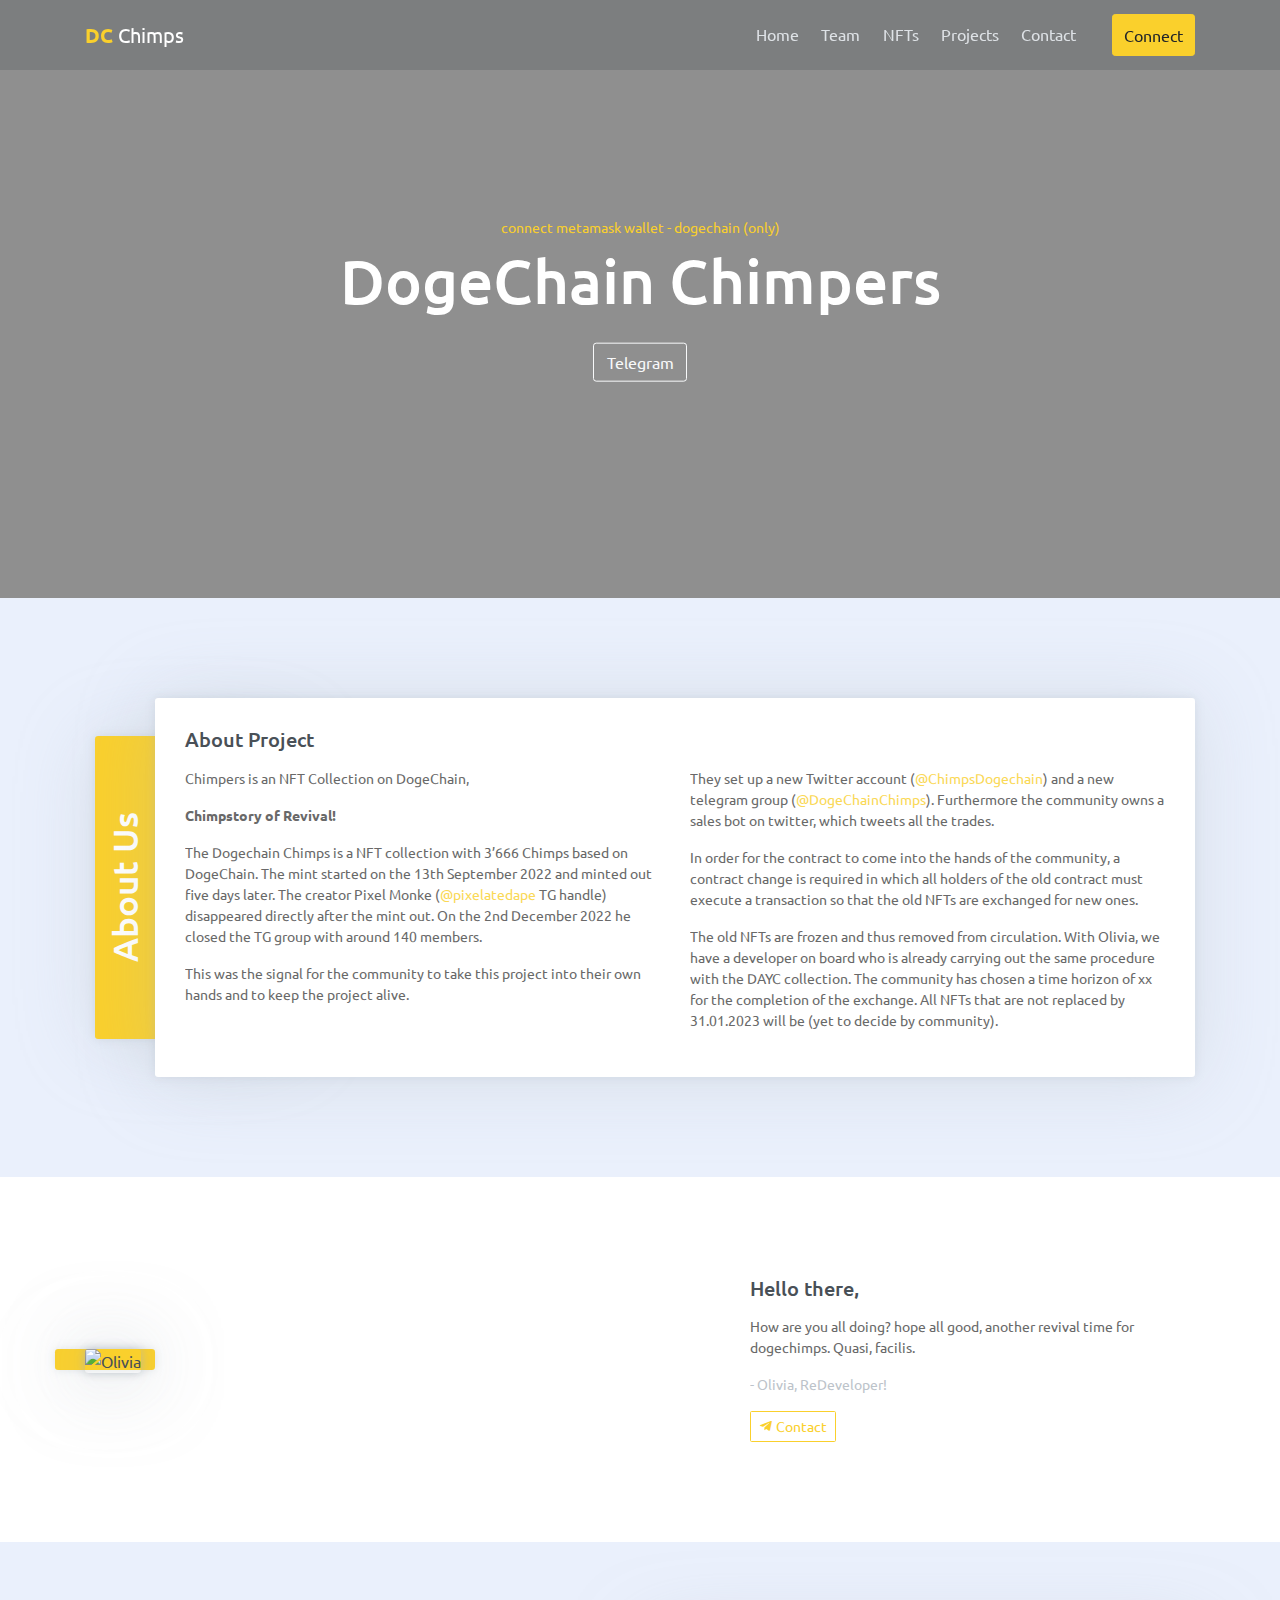
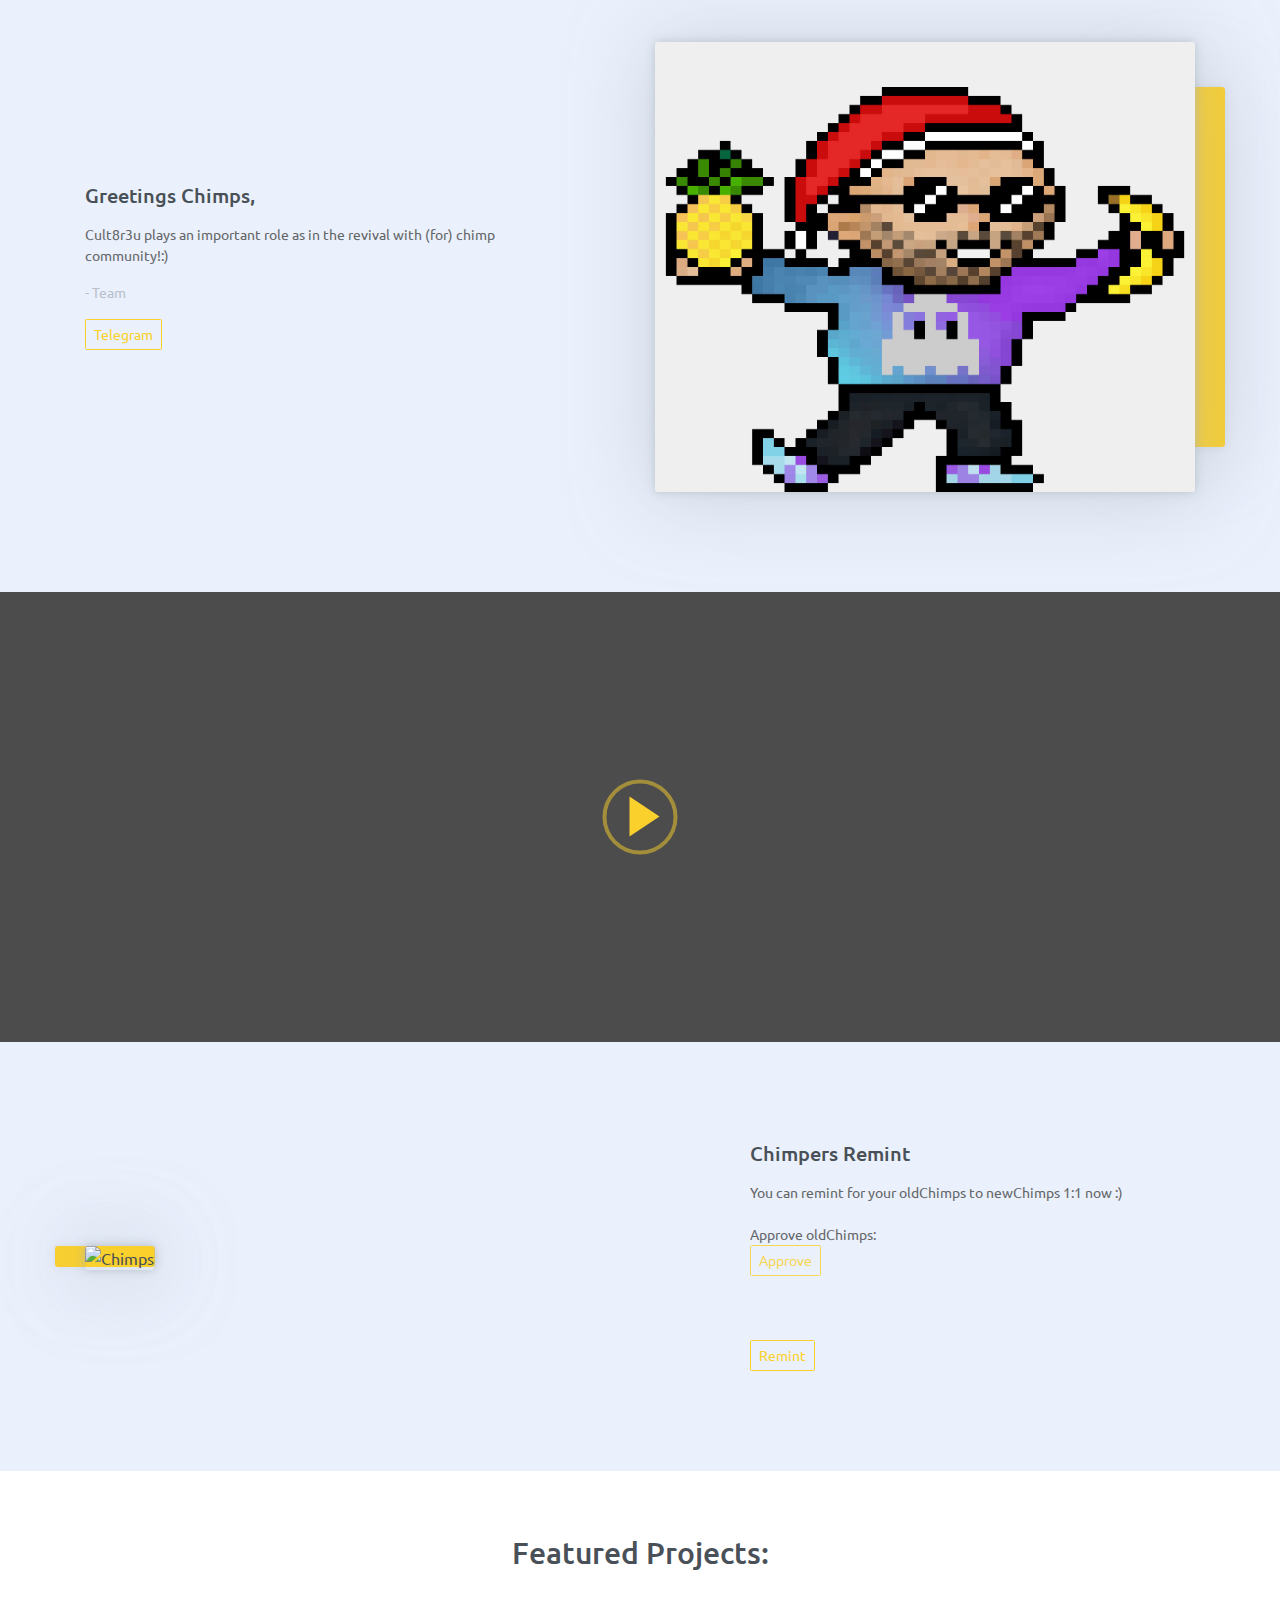
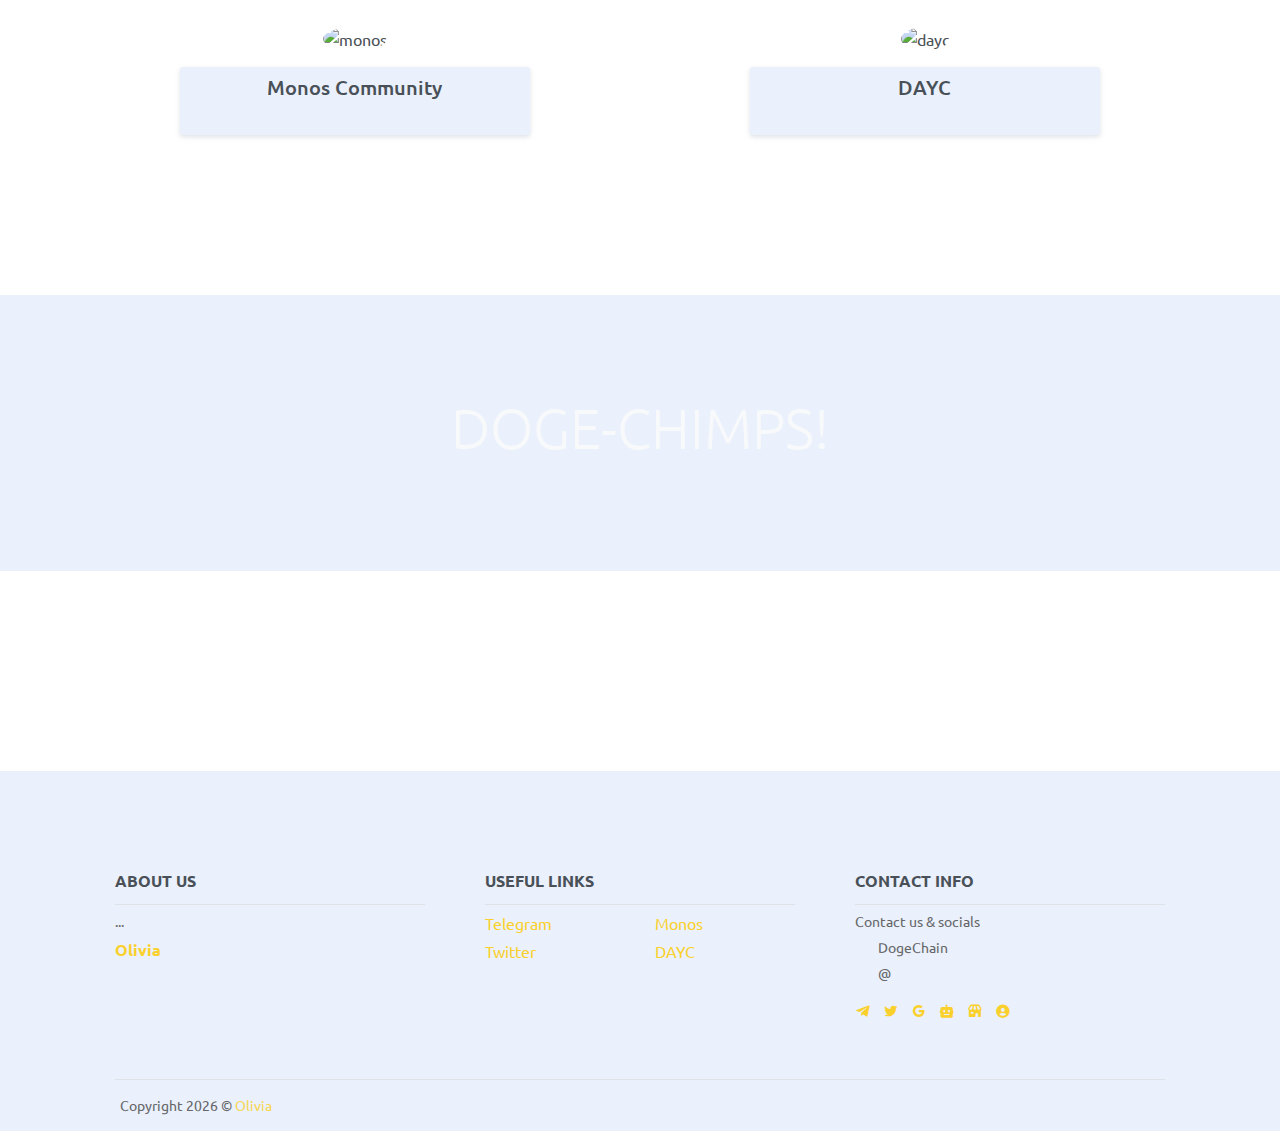
==== commit 68d2876c: "commit" ====
--- a/index.html
+++ b/index.html
@@ -1,11 +1,11 @@
 <!DOCTYPE html>
 <html lang="en">
 <head>
+	<title>DogeChainChimps</title>
 	<meta charset="utf-8">
     	<meta name="viewport" content="width=device-width, initial-scale=1, shrink-to-fit=no">
     	<meta name="description" content="ReWeb for Chimpers an NFT collection on DogeChain.">
     	<meta name="author" content="Olivia">
-    	<title>DogeChainChimps</title>
     	<link rel = "icon" href = "assets/imgs/chimpie2.png" type = "image/x-icon">
 
     	<!-- font icons -->
@@ -60,7 +60,7 @@
         <div class="header-content">
             <p id="addy">connect metamask wallet - dogechain (only)</p>
             <h6>DogeChain Chimpers</h6> 
-            <button class="btn btn-outline-light">Telegram</button> 
+            <a href="https://telegram.me/DogeChainChimps"><button class="btn btn-outline-light">Telegram</button></a> 
         </div>      
     </header><!-- End of Page Header -->    
     
@@ -77,14 +77,14 @@
                     <div class="row">
                         <div class="col">
                             <p>Chimpers is an NFT Collection on DogeChain,</p>
-                            <p><b>Chimstory of Revival!</b></p>                        
+                            <p><b>Chimpstory of Revival!</b></p>                        
                             <p>The Dogechain Chimps is a NFT collection with 3’666 Chimps based on DogeChain. The mint started on the 13th September 2022 and minted out five days later. The creator Pixel Monke (<a href="https://telegram.me/pixelatedape">@pixelatedape</a> TG handle) disappeared directly after the mint out. On the 2nd December 2022 he closed the TG group with around 140 members.</p>
                             <p>This was the signal for the community to take this project into their own hands and to keep the project alive.</p>
                         </div>
                         <div class="col">
                             <p> They set up a new Twitter account (<a href="https://twitter.com/ChimpsDogechain">@ChimpsDogechain</a>) and a new telegram group (<a href="https://telegram.me/DogeChainChimps">@DogeChainChimps</a>). Furthermore the community owns a sales bot on twitter, which tweets all the trades.</p>
                             <p> In order for the contract to come into the hands of the community, a contract change is required in which all holders of the old contract must execute a transaction so that the old NFTs are exchanged for new ones.</p>
-                            <p>The old NFT's are frozen and thus removed from circulation. With Olivia, we have a developer on board who is already carrying out the same procedure with the DAYC collection. The community has chosen a time horizon of xx for the completion of the exchange. All NFTs that are not replaced by xx.xx.2023 will be ...</p>
+                            <p>The old NFTs are frozen and thus removed from circulation. With Olivia, we have a developer on board who is already carrying out the same procedure with the DAYC collection. The community has chosen a time horizon of xx for the completion of the exchange. All NFTs that are not replaced by 31.01.2023 will be (yet to decide by community).</p>
                         </div>
                     </div><!-- End of Row -->
                 </div>
@@ -175,9 +175,9 @@
                 <div class="col-md-5">
                     <h6 class="title mb-3">Chimpers Remint</h6>
                     
-                    <p>You can remint for your oldChimps to newChimps 1:1 now :) <br><br>Approve oldChimps:<br><button class="btn btn-outline-primary btn-sm" onclick="oldApproveAll()">Approve</button></p>
+                    <p>You can remint for your oldChimps to newChimps 1:1 now :) <br><br>Approve oldChimps:<br><button class="btn btn-outline-primary btn-sm" id="oldApprove">Approve</button></p>
                     <p class="text-muted" id="chimpspan"></p><br><br>
-                    <button class="btn btn-outline-primary btn-sm" onclick="remint()">Remint</button>
+                    <button class="btn btn-outline-primary btn-sm" id="remint">Remint</button>
                 </div>
             </div><!-- End of Row -->           
         </div><!-- End of Container-->      
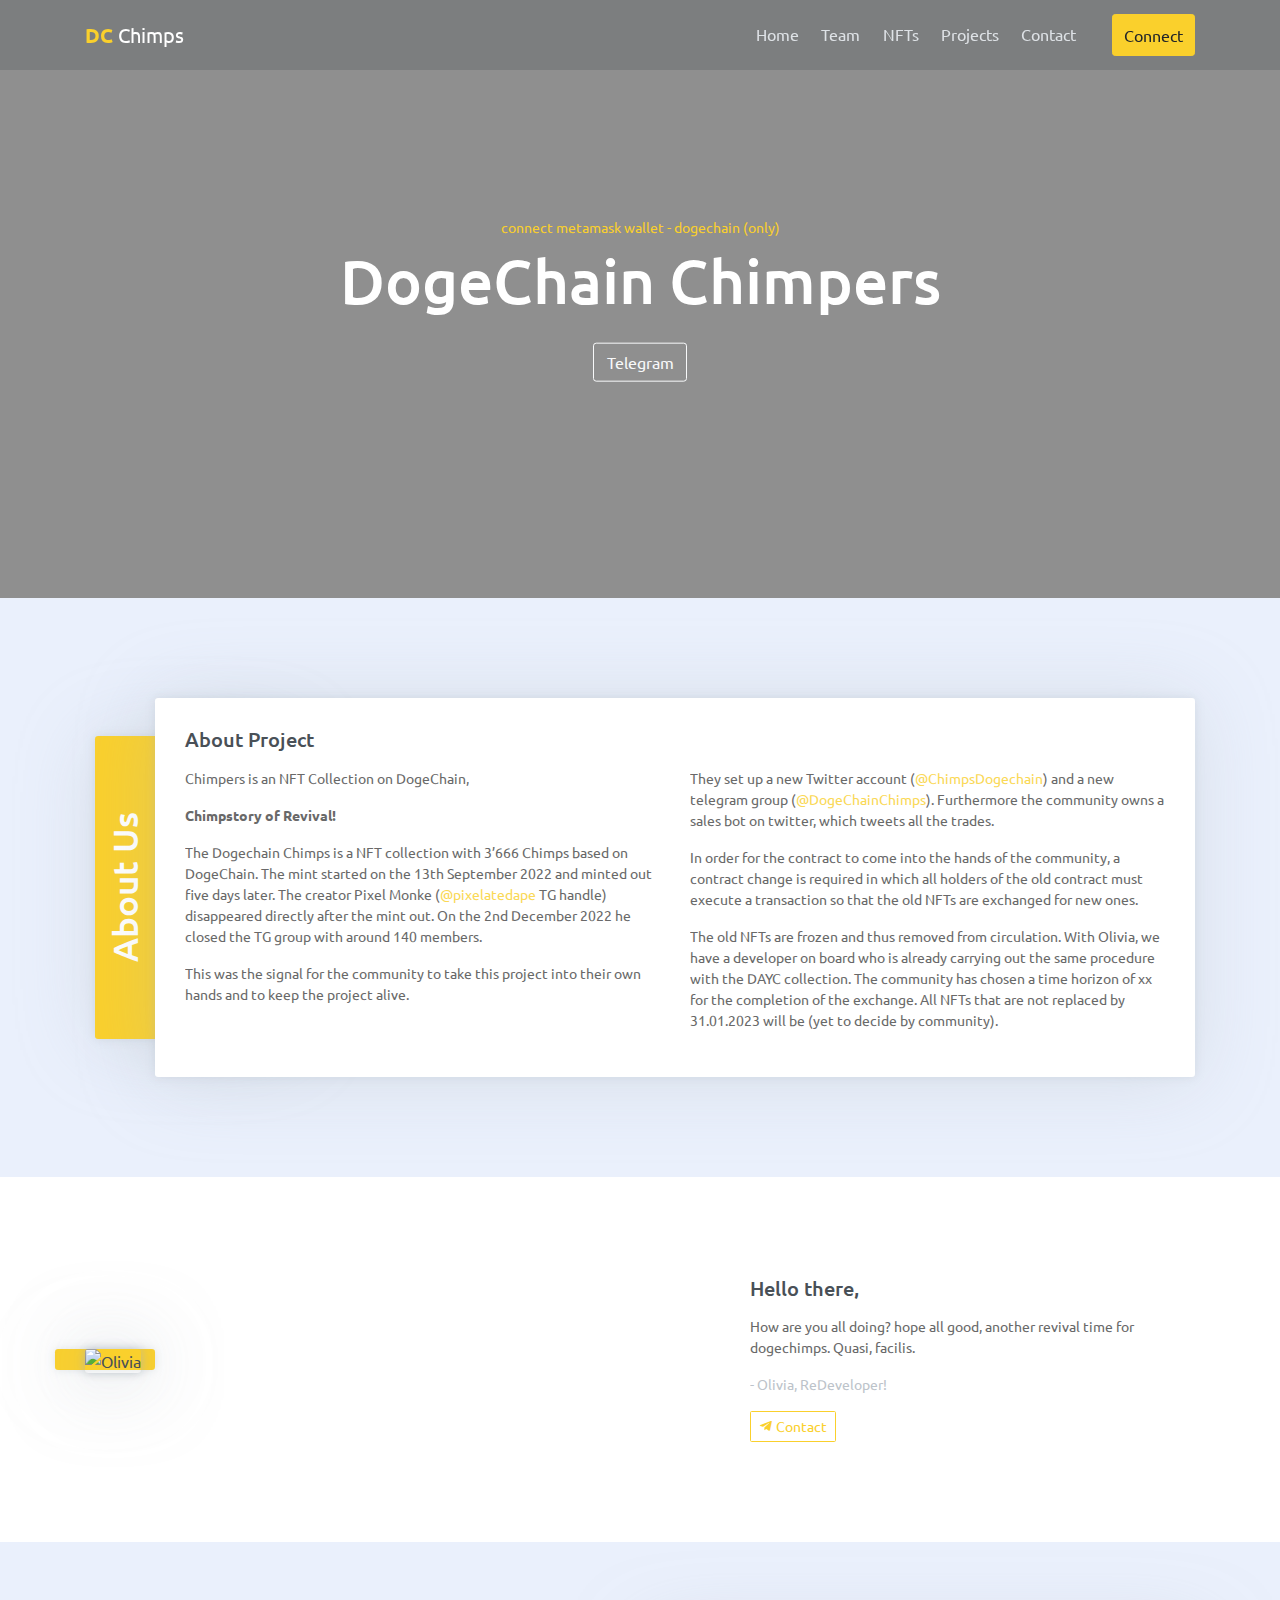
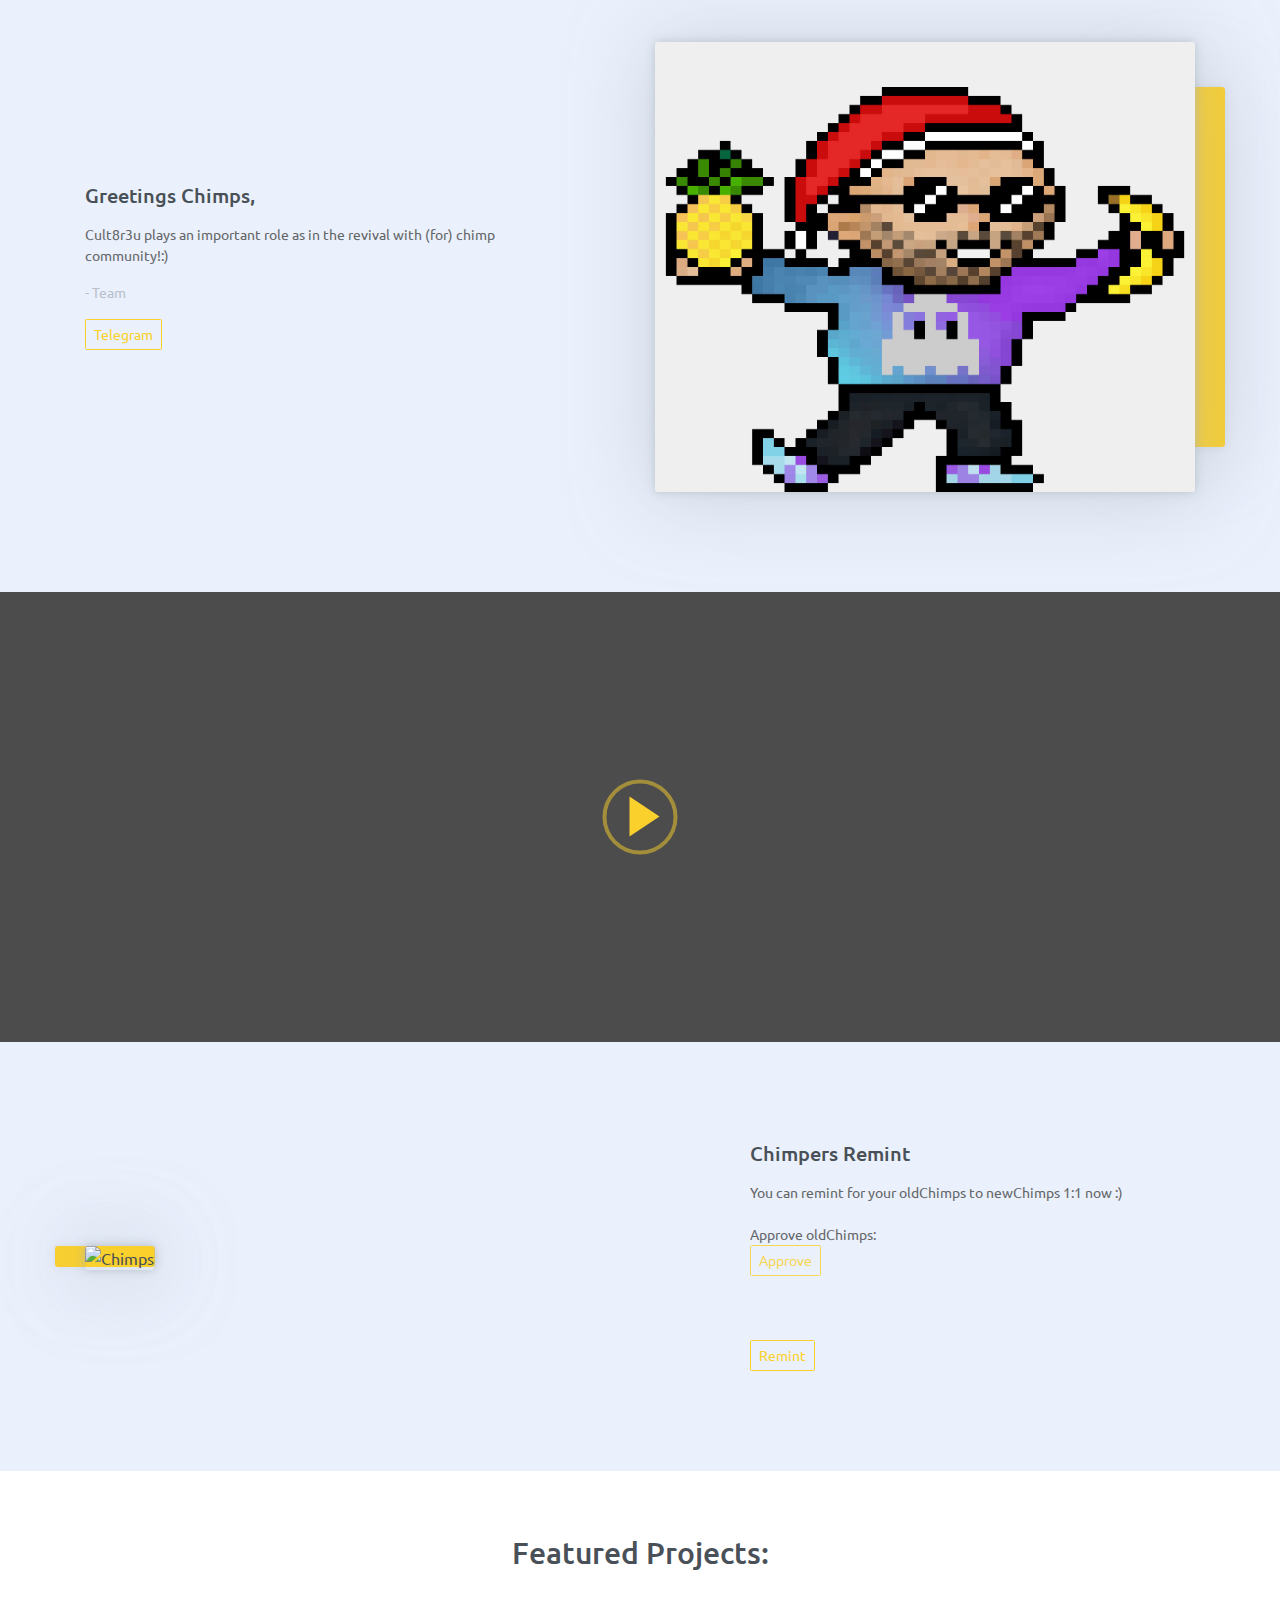
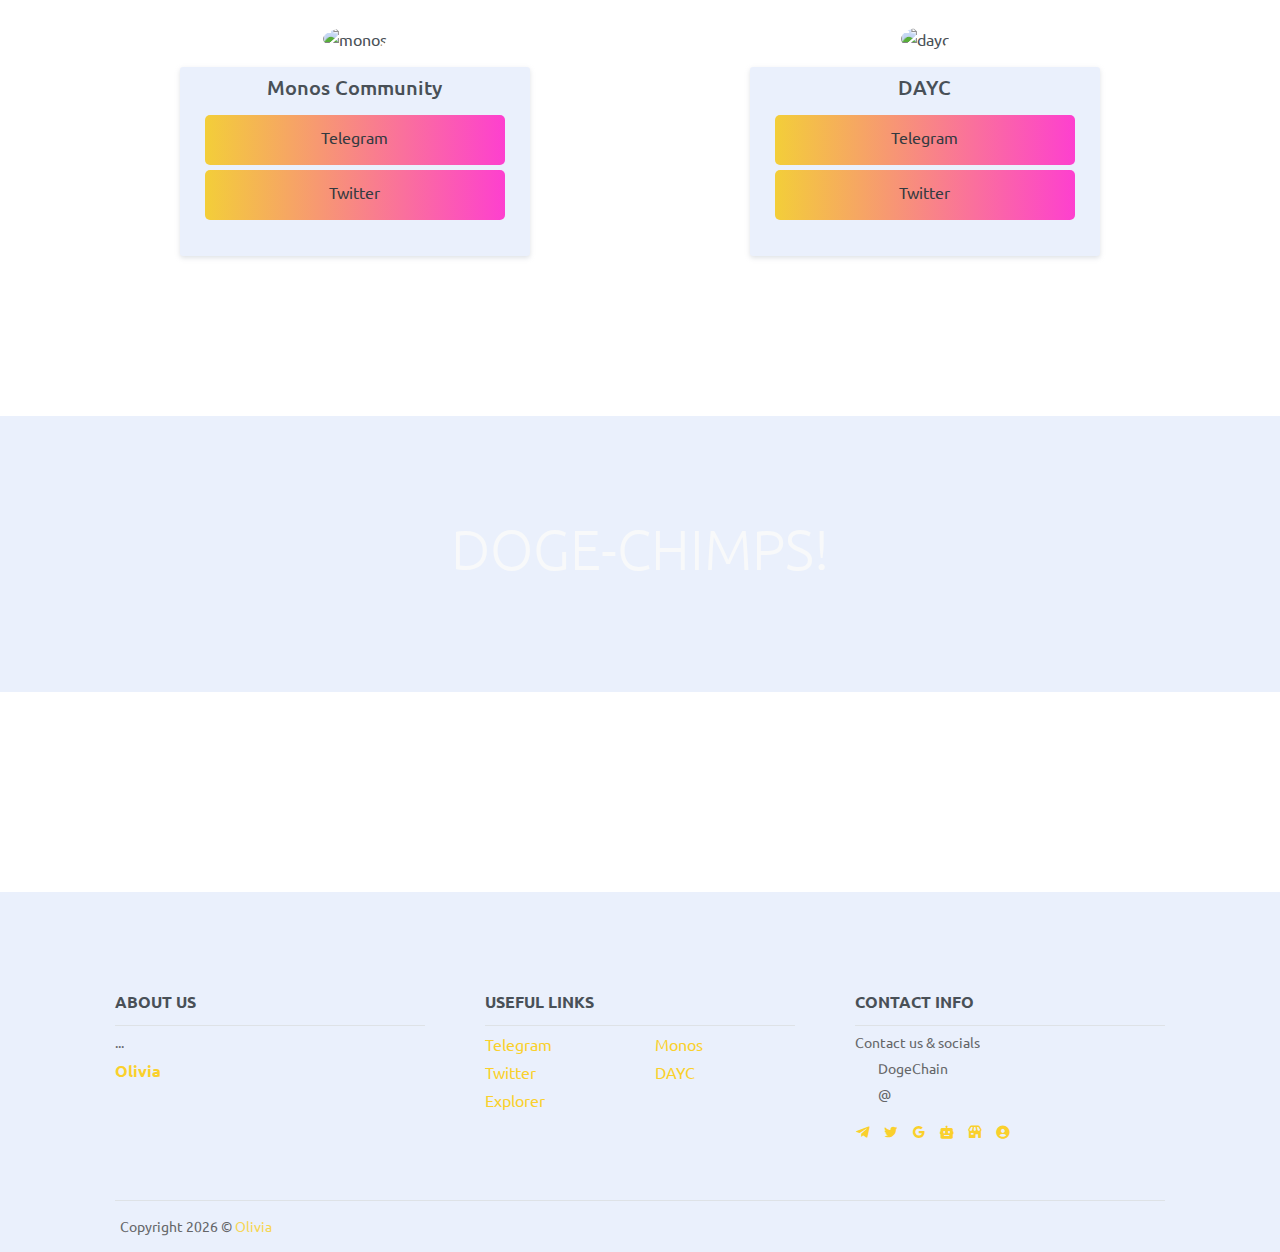
==== commit c90720eb: "commit" ====
--- a/index.html
+++ b/index.html
@@ -194,6 +194,7 @@
                     <div class="testmonial-wrapper">
                         <img src="assets/imgs/mono.png" alt="monos">
                         <h6 class="title mb-3">Monos Community</h6>
+			    <a href="https://telegram.me/MonosCommunity/" target="_blank"><div id="blockie">Telegram</div></a><a href="https://twitter.com/MonosCommunity/" target="_blank"><div id="blockie">Twitter</div></a>
                         <p></p>
                     </div>
                 </div>
@@ -201,6 +202,7 @@
                     <div class="testmonial-wrapper">
                         <img src="assets/imgs/5453.png" alt="dayc">
                         <h6 class="title mb-3">DAYC</h6>
+			    <a href="https://telegram.me/DAYCReborn/" target="_blank"><div id="blockie">Telegram</div></a><a href="https://twitter.com/DAYC_Reborn/" target="_blank"><div id="blockie">Twitter</div></a>
                         <p></p>
                     </div>
                 </div>
@@ -240,14 +242,14 @@
                     <li class="list-body">
                         <div class="row">
                             <div class="col">
-                                <a href="#">Telegram</a>
-                                <a href="#">Twitter</a>
-                                <a href="#"></a>
+                                <a href="https://telegram.me/" target="_blank">Telegram</a>
+                                <a href="https://twitter.com/" target="_blank">Twitter</a>
+                                <a href="https://explorer.dogechain.dog/token/0xfb035Ab15A174F6c0702901e7b2A24DB8f8cD026/token-transfers" target="_blank">Explorer</a>
                                 <a href="#"></a>
                             </div>
                             <div class="col">
-                                <a href="#">Monos</a>
-                                <a href="#">DAYC</a>
+                                <a href="https://telegram.me/MonosCommunity" target="_blank">Monos</a>
+                                <a href="https://telegram.me/DAYCReborn" target="_blank">DAYC</a>
                                 <a href="#"></a>
                                 <a href="#"></a>
                             </div>
@@ -263,8 +265,8 @@
                         <p><i class="ti-location-pin"></i> DogeChain</p>
                         <p><i class="ti-email"></i>  @</p>
                         <div class="social-links">
-                            <a href="https://telegram.me/" class="link"><i class="bx bxl-telegram"></i></a>
-                            <a href="https://twitter.com/" class="link"><i class="bx bxl-twitter"></i></a>
+                            <a href="https://telegram.me/DogeChainChimps" class="link" target="_blank"><i class="bx bxl-telegram"></i></a>
+                            <a href="https://twitter.com/" class="link" target="_blank"><i class="bx bxl-twitter"></i></a>
                             <a href="javascript:void(0)" class="link"><i class="bx bxl-google"></i></a>
                             <a href="javascript:void(0)" class="link"><i class="bx bxs-bot"></i></a>
                             <a href="https://oasis-nft.dog/" class="link"><i class="bx bxs-store"></i></a>
--- a/assets/css/creative-design.css
+++ b/assets/css/creative-design.css
@@ -1,17 +1,4 @@
 @charset "UTF-8";
-/*!
-=========================================================
-* Creative Design Landing page V 1.0
-=========================================================
-
-* Copyright: 2019 DevCRUD (https://devcrud.com)
-* Licensed: (https://devcrud.com/licenses)
-* Coded by www.devcrud.com
-
-=========================================================
-
-* The above copyright notice and this permission notice shall be included in all copies or substantial portions of the Software.
-*/
 @import url("https://fonts.googleapis.com/css?family=Ubuntu:300,300i,400,400i,500,500i,700,700i&display=swap");
 :root {
   --blue: #79A9F5;
@@ -11504,3 +11491,20 @@
 .testmonial-wrapper .title {
   margin-top: -40px;
 }
+
+#blockie {
+  height: 50px;
+  /* width:; */
+  background: linear-gradient(to left, #F3CE, #F3CE39);
+  margin: 5px;
+  border-radius: 5px;
+  color: var(--gray-dark);
+  cursor: pointer;
+  text-align: center;
+  padding-top: 10px;
+}
+
+#blockie:hover {
+  box-shadow: 2px 5px 7px grey;
+  background: linear-gradient(to right, #F3CE, #F3CE39);
+}
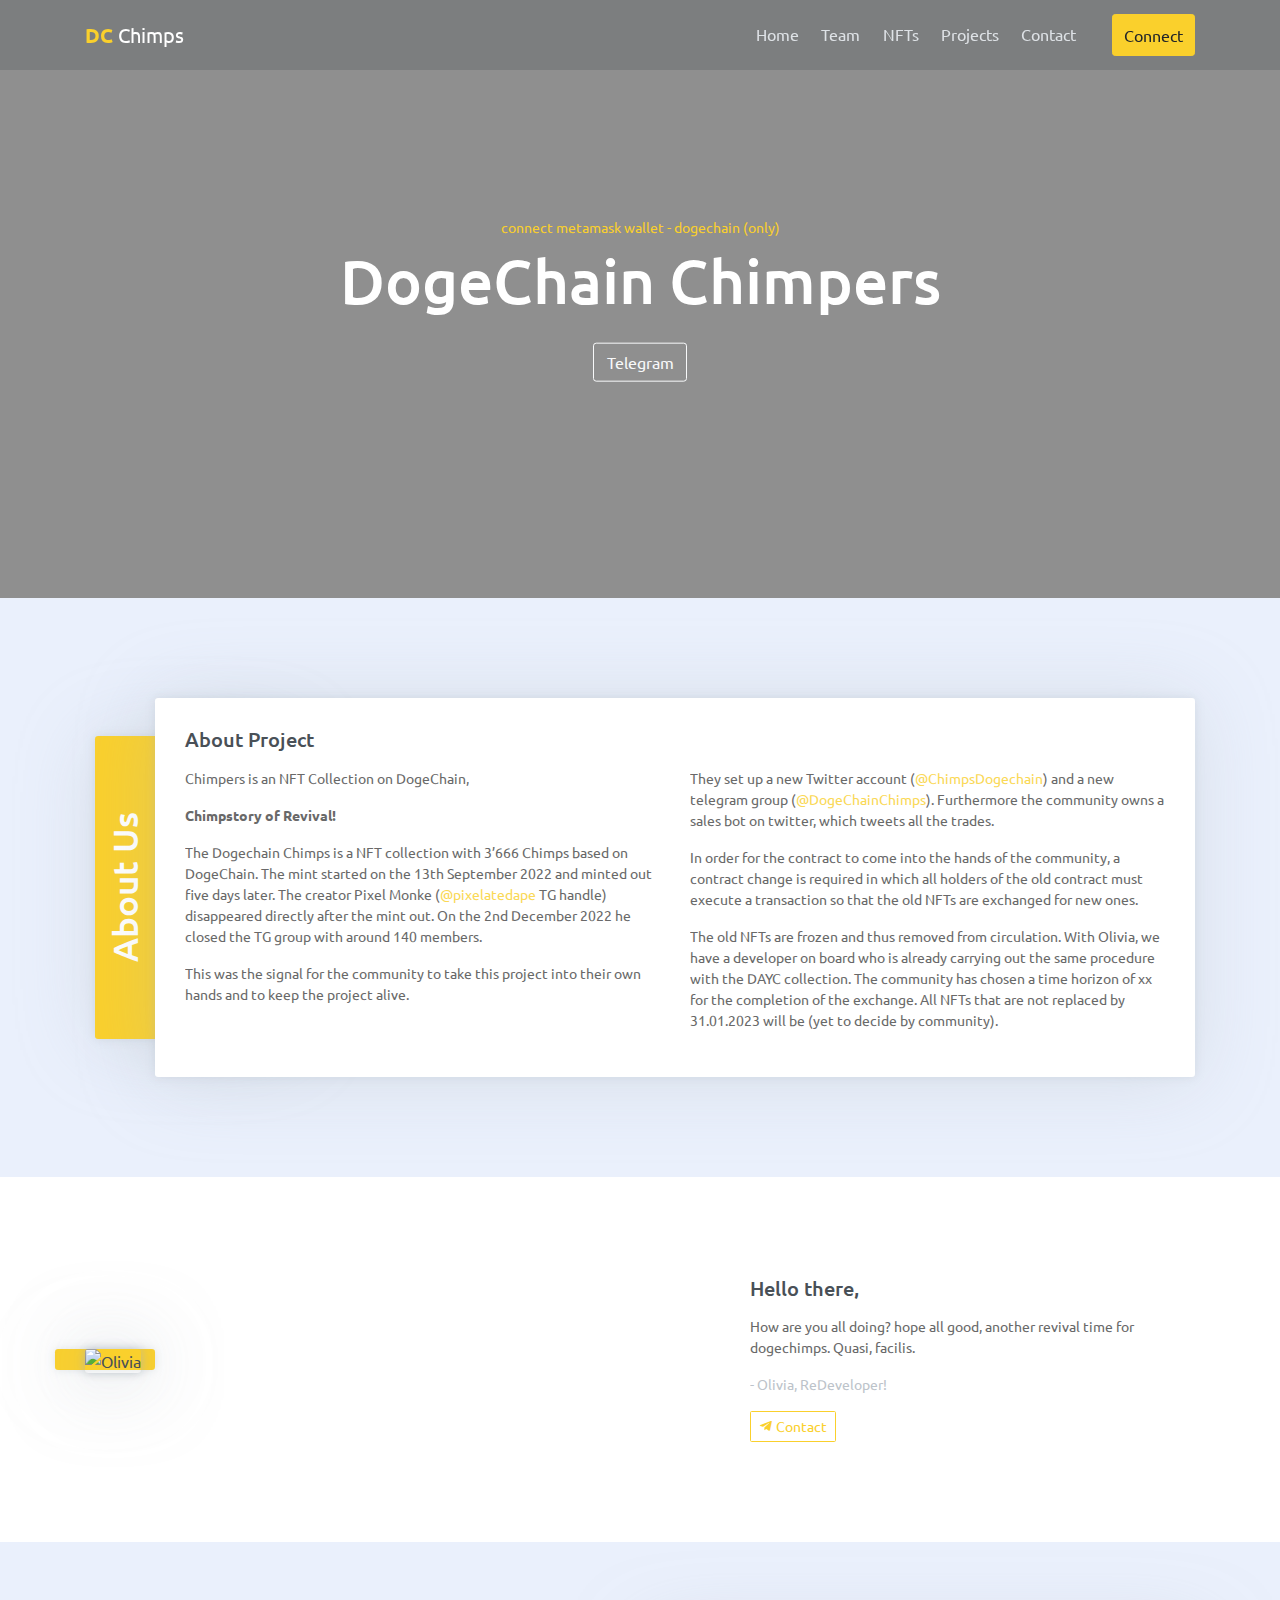
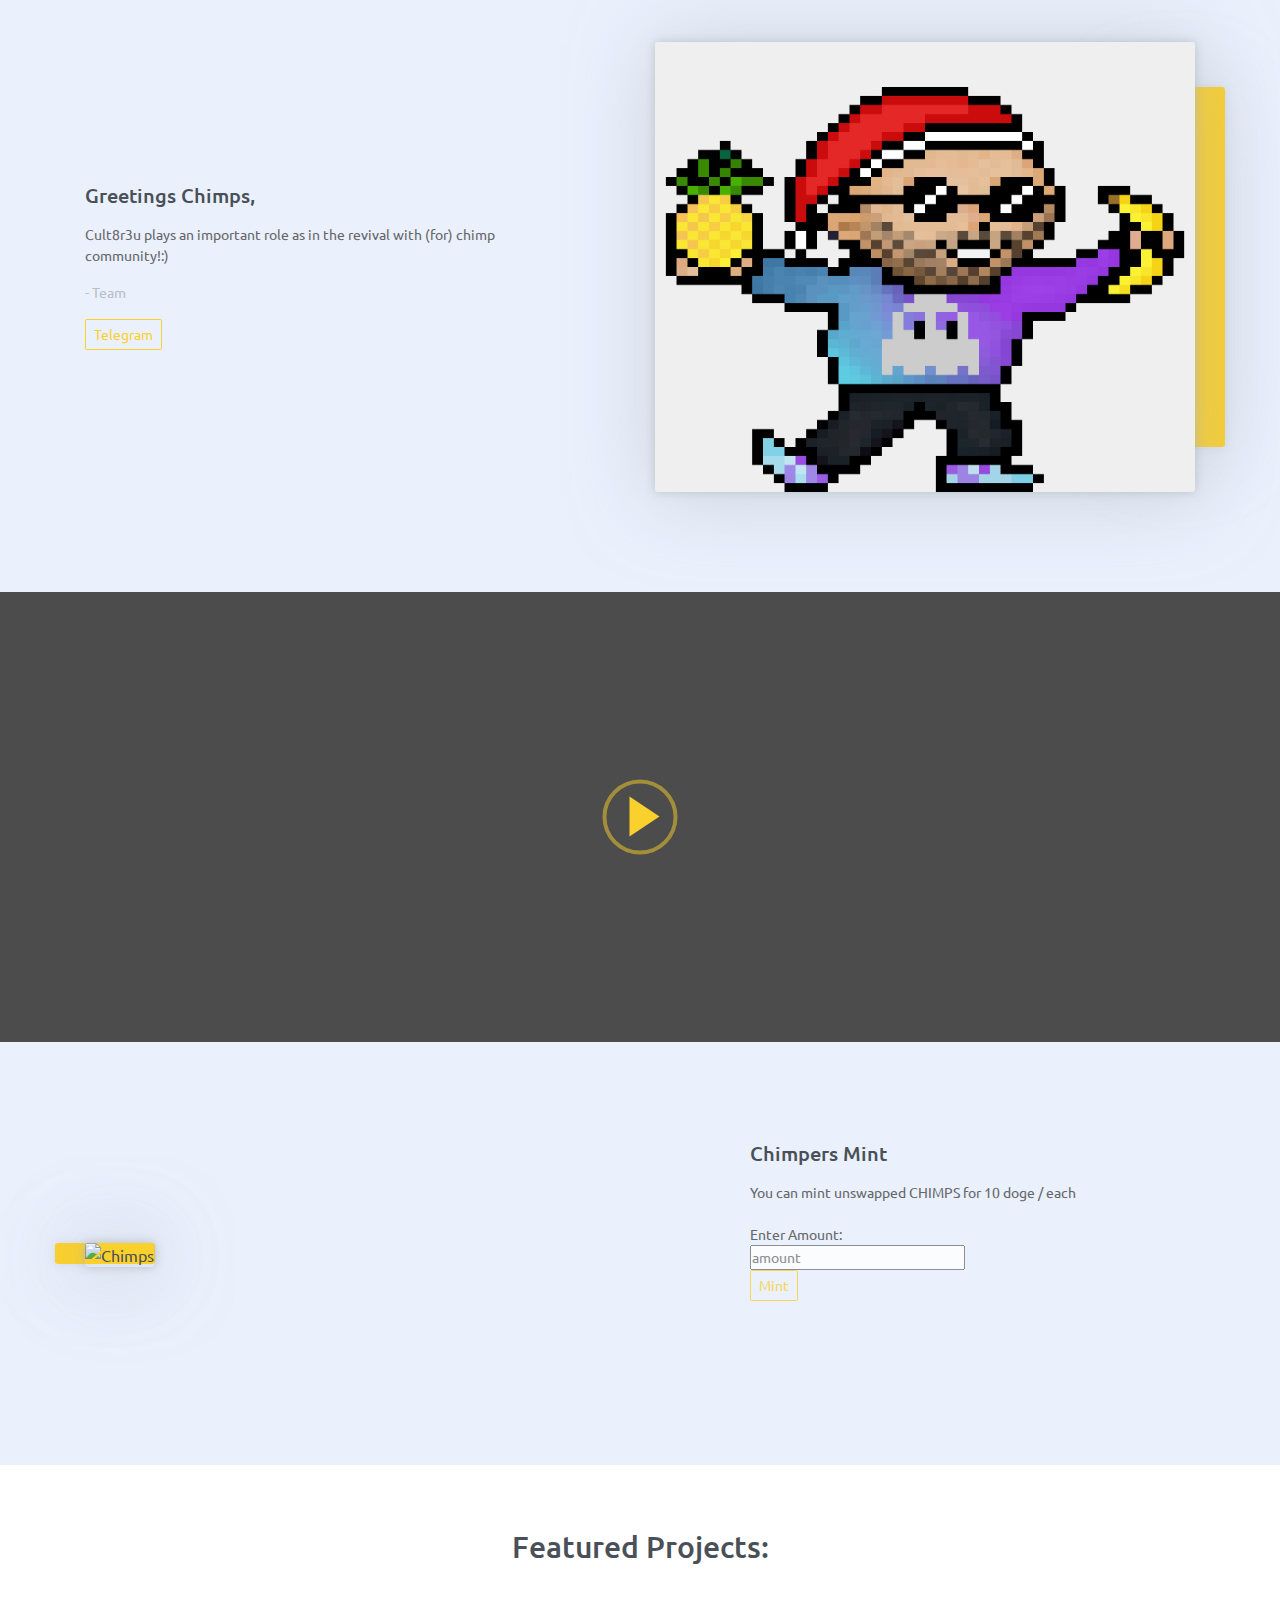
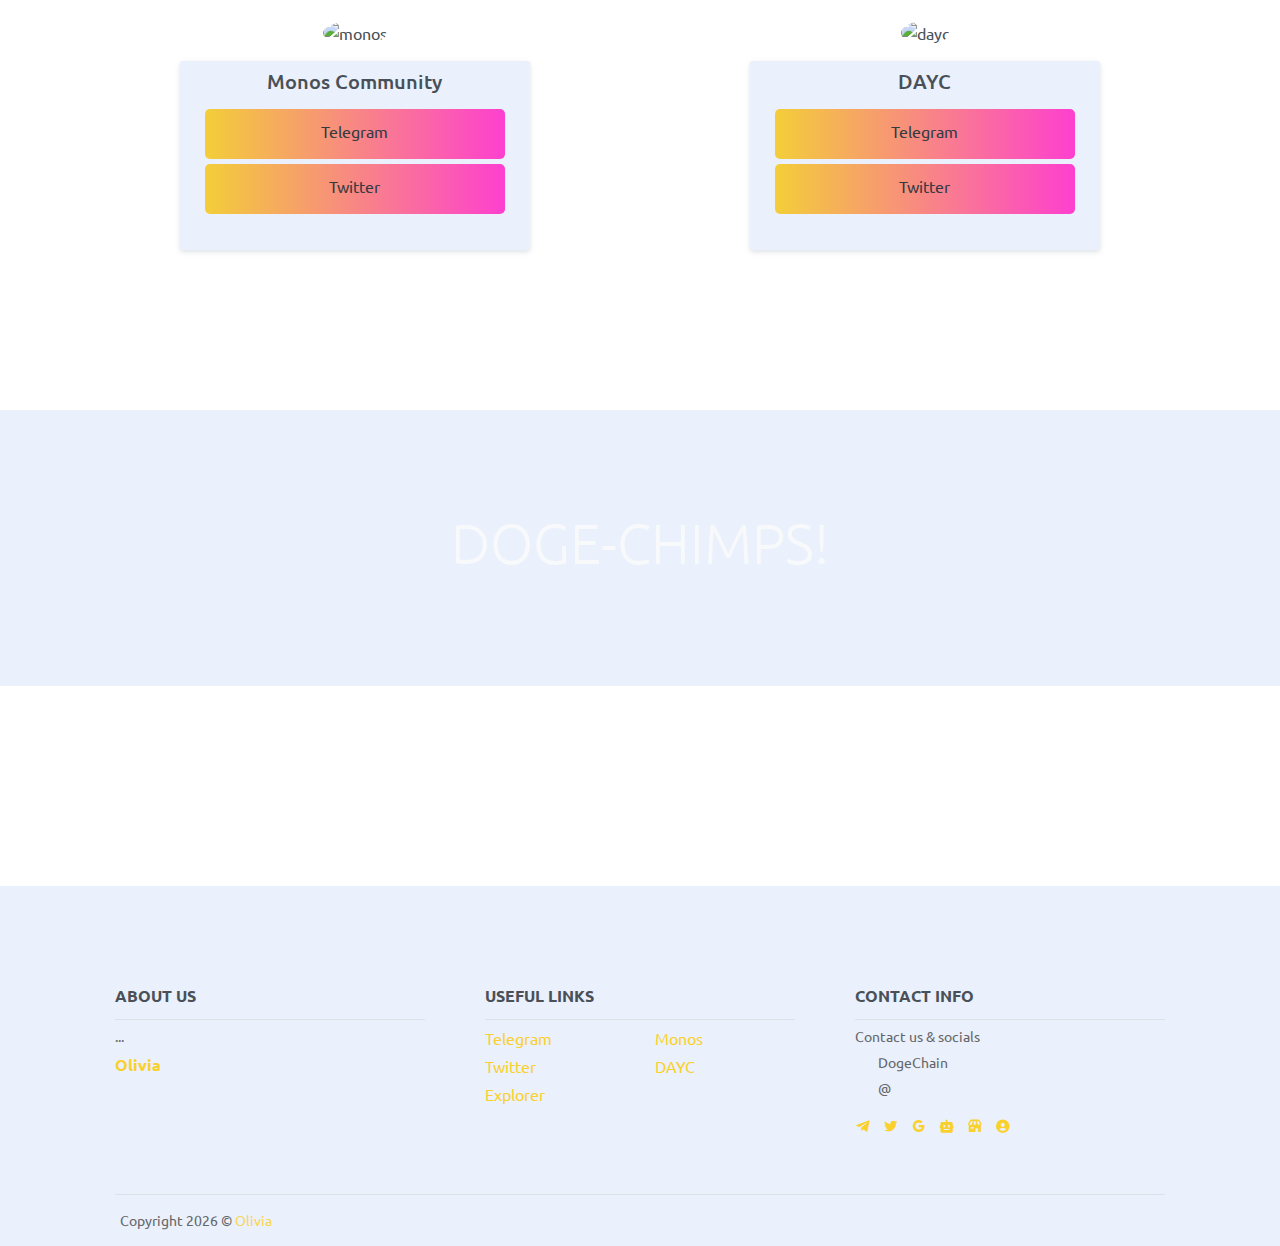
==== commit 70e6d199: "commit" ====
--- a/index.html
+++ b/index.html
@@ -173,11 +173,10 @@
                     </div>
                 </div>
                 <div class="col-md-5">
-                    <h6 class="title mb-3">Chimpers Remint</h6>
+                    <h6 class="title mb-3">Chimpers Mint</h6>
                     
-                    <p>You can remint for your oldChimps to newChimps 1:1 now :) <br><br>Approve oldChimps:<br><button class="btn btn-outline-primary btn-sm" id="oldApprove">Approve</button></p>
+                    <p>You can mint unswapped CHIMPS for 10 doge / each <br><br>Enter Amount:<br><input id="mintAmount" placeholder="amount"><br><button class="btn btn-outline-primary btn-sm" id="mint">Mint</button></p>
                     <p class="text-muted" id="chimpspan"></p><br><br>
-                    <button class="btn btn-outline-primary btn-sm" id="remint">Remint</button>
                 </div>
             </div><!-- End of Row -->           
         </div><!-- End of Container-->      
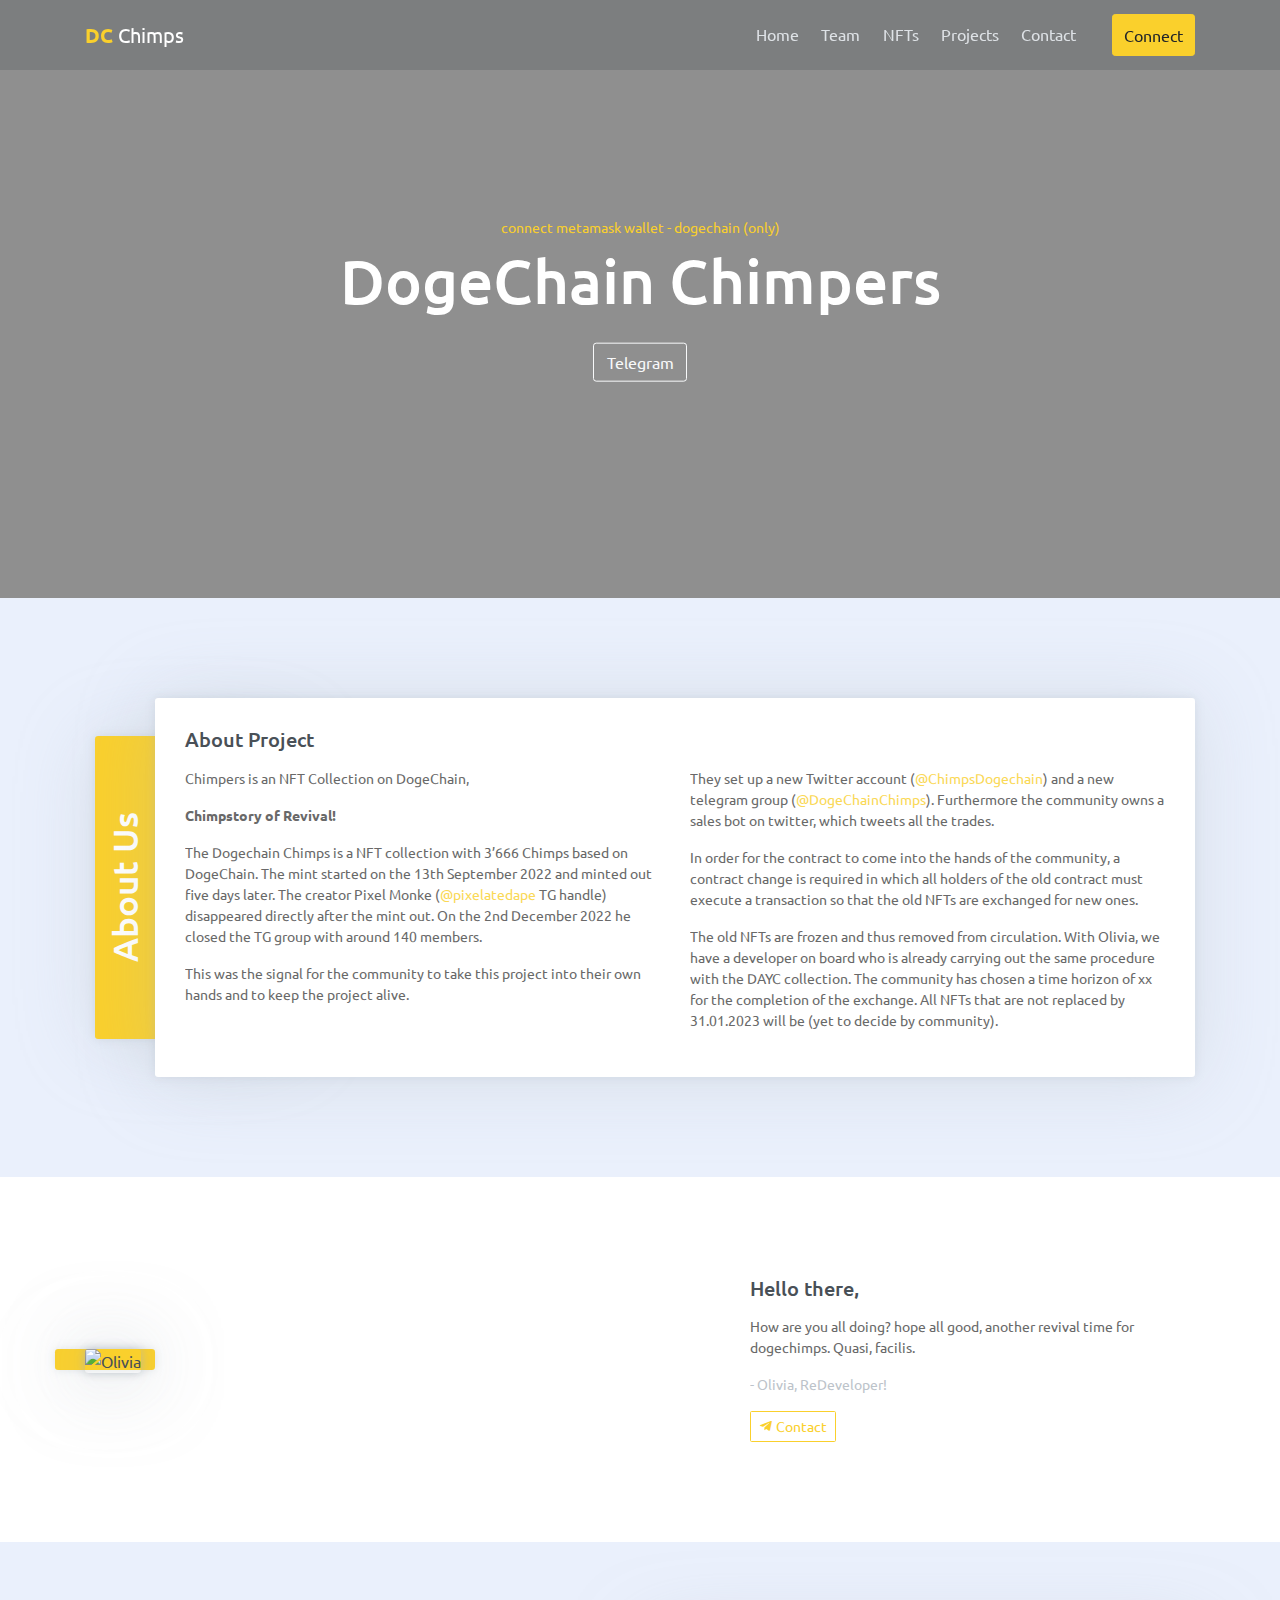
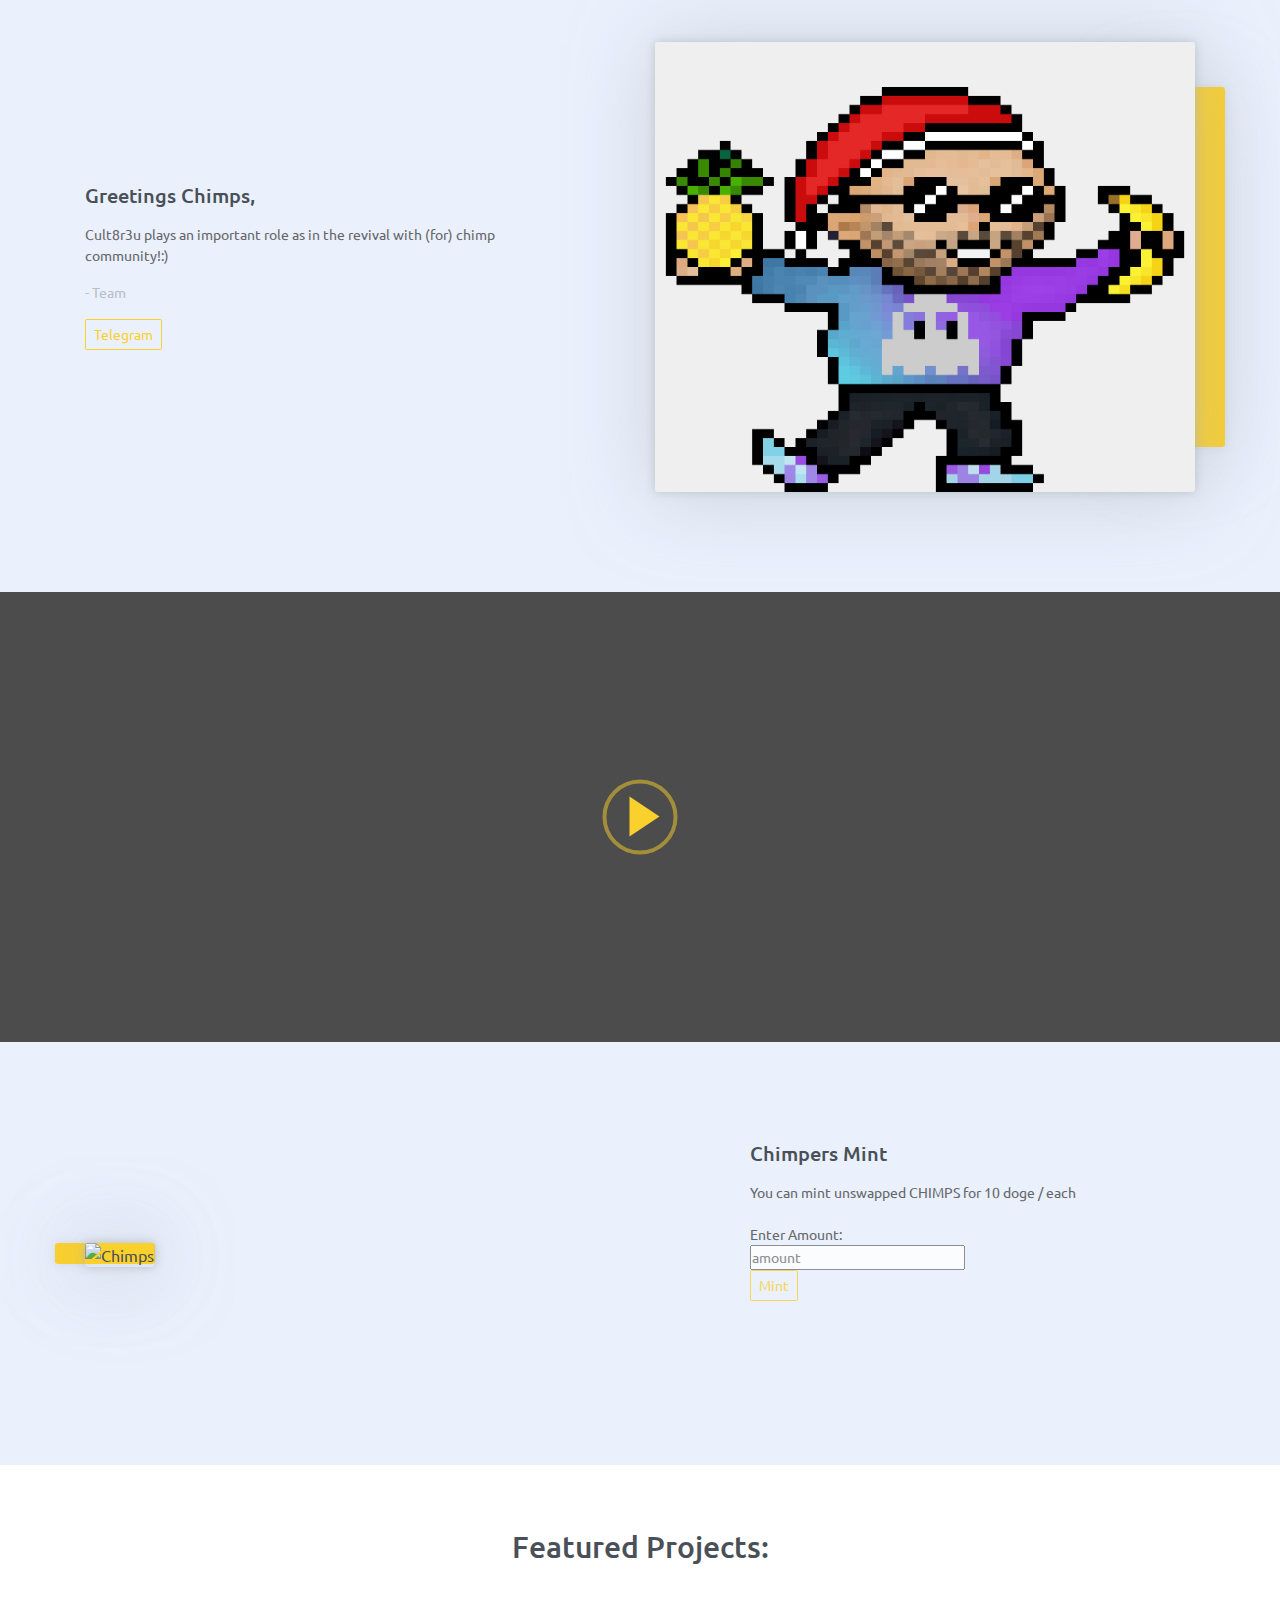
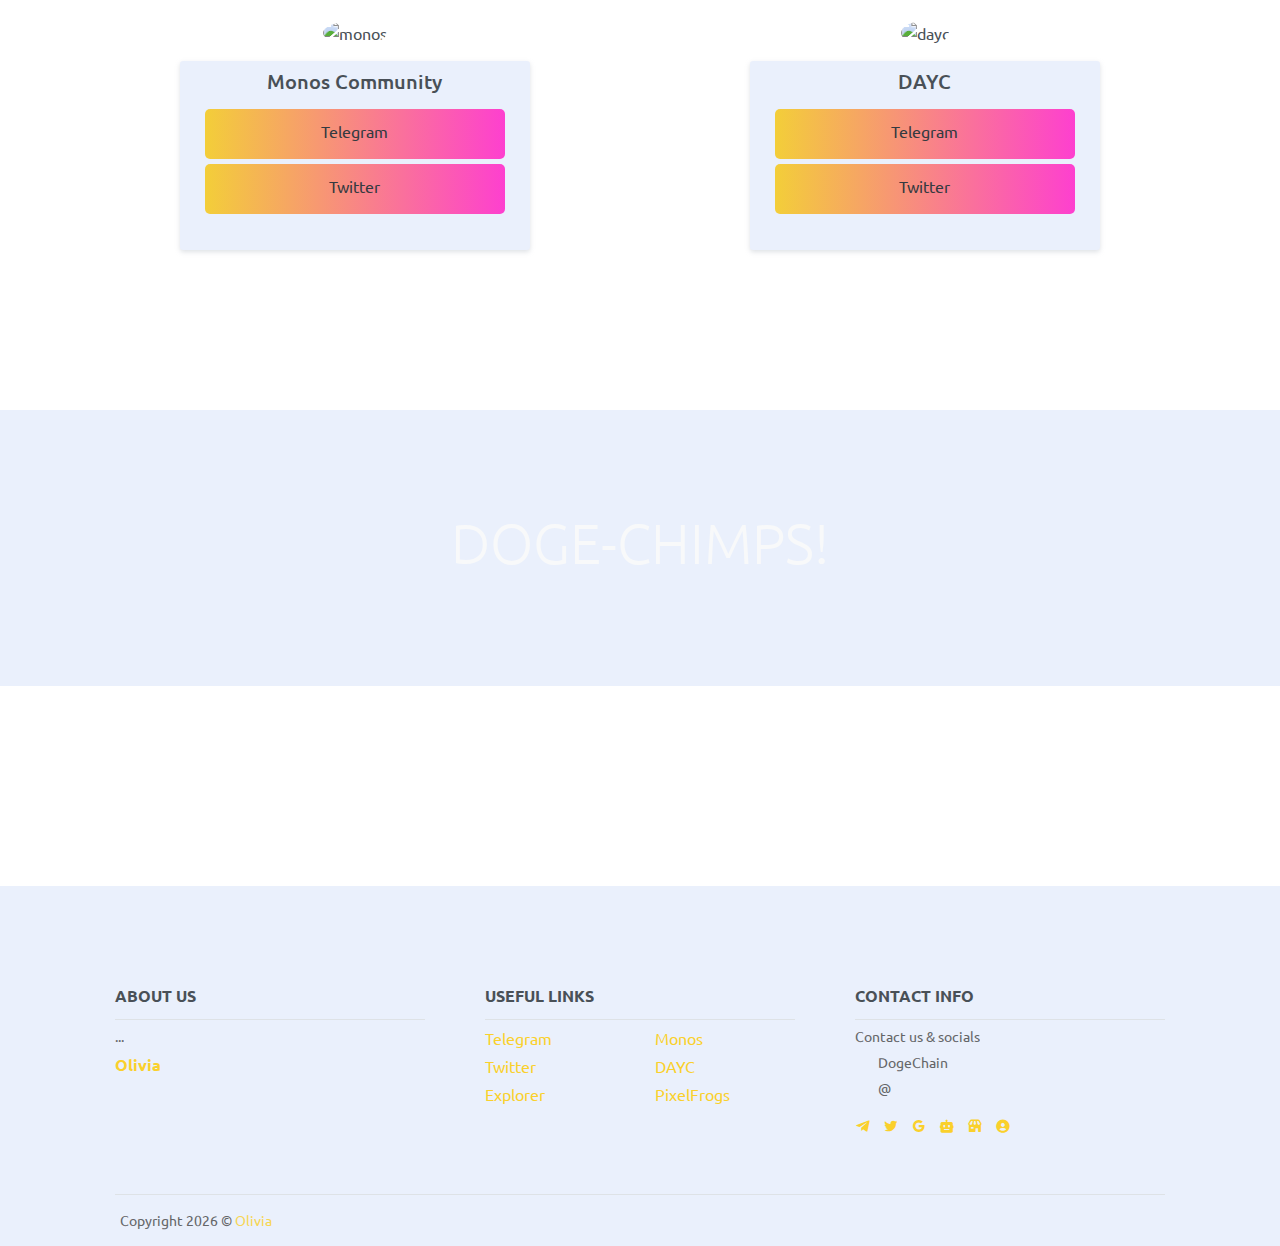
==== commit c465b753: "commit" ====
--- a/index.html
+++ b/index.html
@@ -241,15 +241,15 @@
                     <li class="list-body">
                         <div class="row">
                             <div class="col">
-                                <a href="https://telegram.me/" target="_blank">Telegram</a>
-                                <a href="https://twitter.com/" target="_blank">Twitter</a>
-                                <a href="https://explorer.dogechain.dog/token/0xfb035Ab15A174F6c0702901e7b2A24DB8f8cD026/token-transfers" target="_blank">Explorer</a>
+                                <a href="https://telegram.me/DogeChainChimps/" target="_blank">Telegram</a>
+                                <a href="https://twitter.com/ChimpsDogechain/" target="_blank">Twitter</a>
+                                <a href="https://explorer.dogechain.dog/token/0xfb035Ab15A174F6c0702901e7b2A24DB8f8cD026/token-transfers/" target="_blank">Explorer</a>
                                 <a href="#"></a>
                             </div>
                             <div class="col">
-                                <a href="https://telegram.me/MonosCommunity" target="_blank">Monos</a>
-                                <a href="https://telegram.me/DAYCReborn" target="_blank">DAYC</a>
-                                <a href="#"></a>
+                                <a href="https://telegram.me/MonosCommunity/" target="_blank">Monos</a>
+                                <a href="https://telegram.me/DAYCReborn/" target="_blank">DAYC</a>
+                                <a href="https://telegram.me/FrogsNFT/" target="_blank">PixelFrogs</a>
                                 <a href="#"></a>
                             </div>
                         </div>
@@ -264,12 +264,12 @@
                         <p><i class="ti-location-pin"></i> DogeChain</p>
                         <p><i class="ti-email"></i>  @</p>
                         <div class="social-links">
-                            <a href="https://telegram.me/DogeChainChimps" class="link" target="_blank"><i class="bx bxl-telegram"></i></a>
-                            <a href="https://twitter.com/" class="link" target="_blank"><i class="bx bxl-twitter"></i></a>
+                            <a href="https://telegram.me/DogeChainChimps/" class="link" target="_blank"><i class="bx bxl-telegram"></i></a>
+                            <a href="https://twitter.com/ChimpsDogechain/" class="link" target="_blank"><i class="bx bxl-twitter"></i></a>
                             <a href="javascript:void(0)" class="link"><i class="bx bxl-google"></i></a>
-                            <a href="javascript:void(0)" class="link"><i class="bx bxs-bot"></i></a>
-                            <a href="https://oasis-nft.dog/" class="link"><i class="bx bxs-store"></i></a>
-                            <a href="https://telegram.me/oliviant" class="link"><i class="bx bxs-user-circle"></i></a>
+                            <a href="https://twitter.com/DCChimpsBot/" class="link" target="_blank"><i class="bx bxs-bot"></i></a>
+                            <a href="https://oasis-nft.dog/collection/" class="link" target="_blank"><i class="bx bxs-store"></i></a>
+                            <a href="https://telegram.me/oliviant" class="link" target="_blank"><i class="bx bxs-user-circle"></i></a>
                         </div>
                     </li>
                 </ul> 
